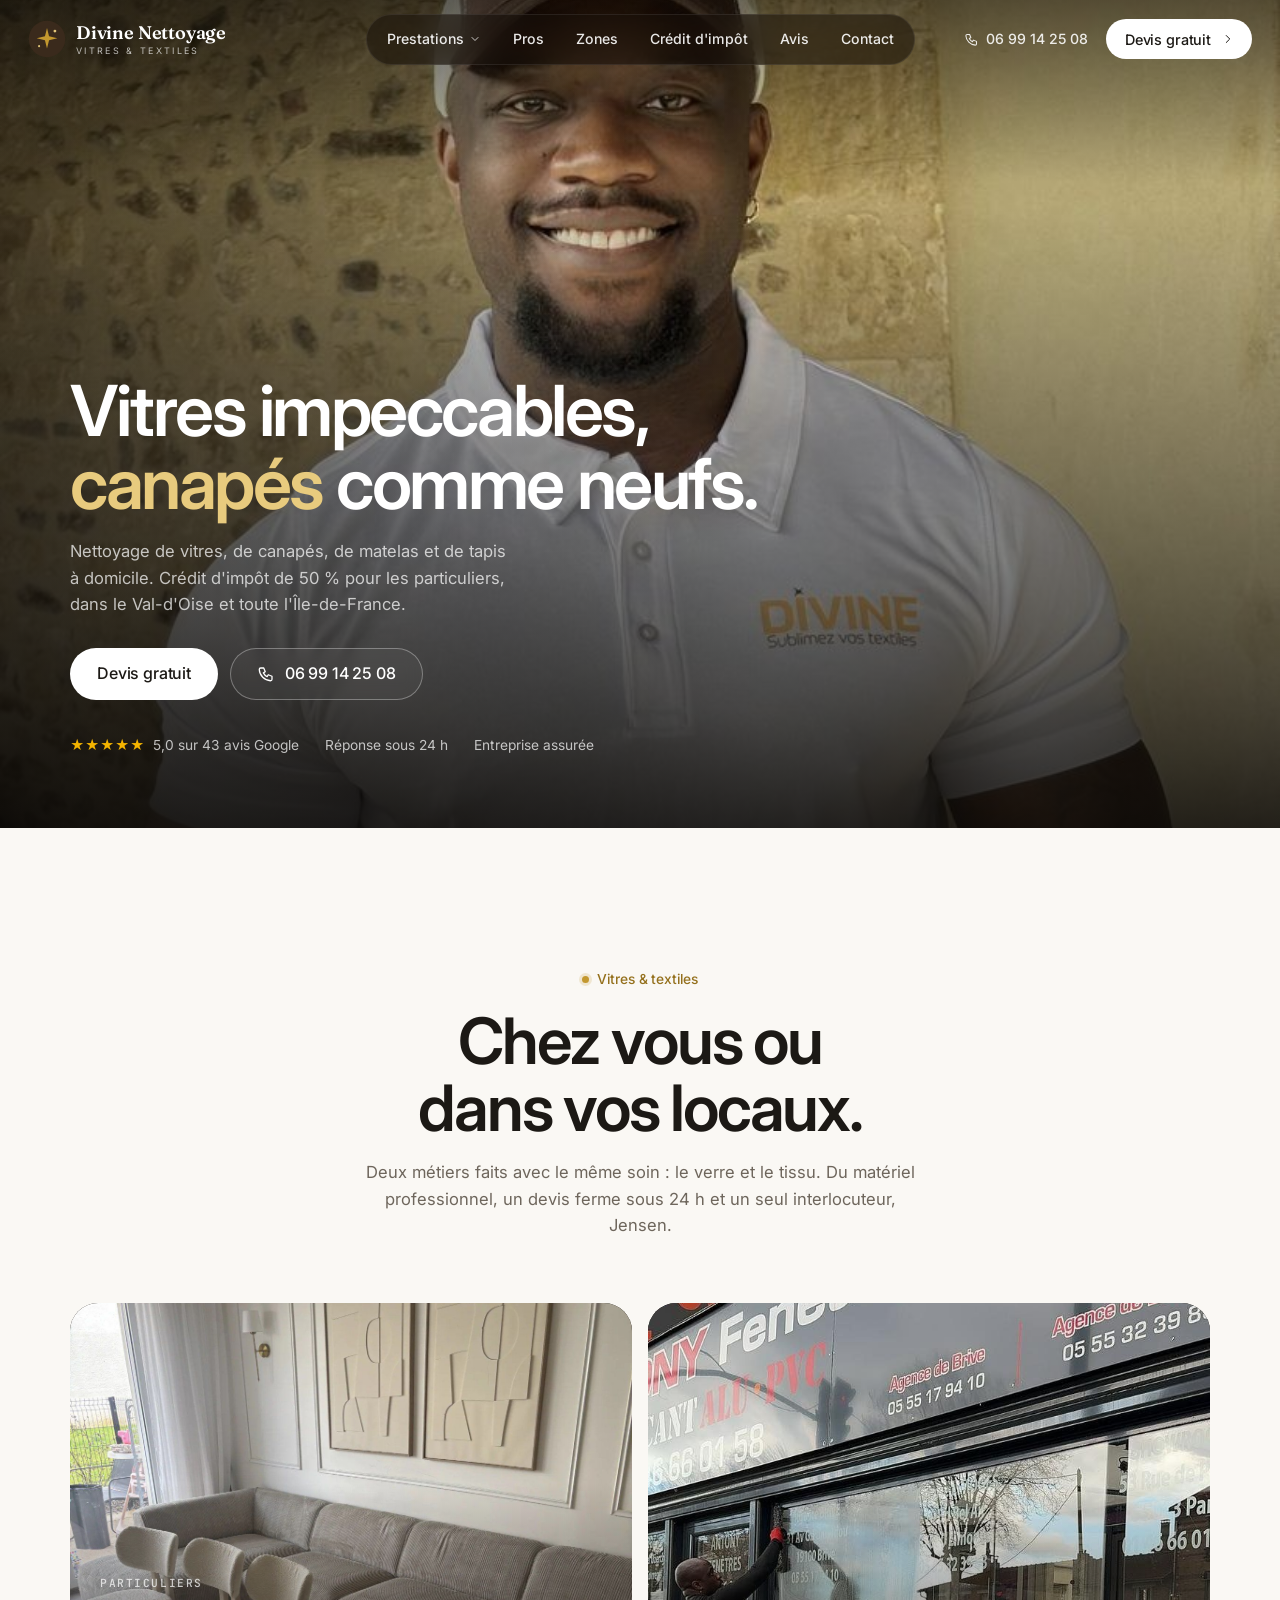
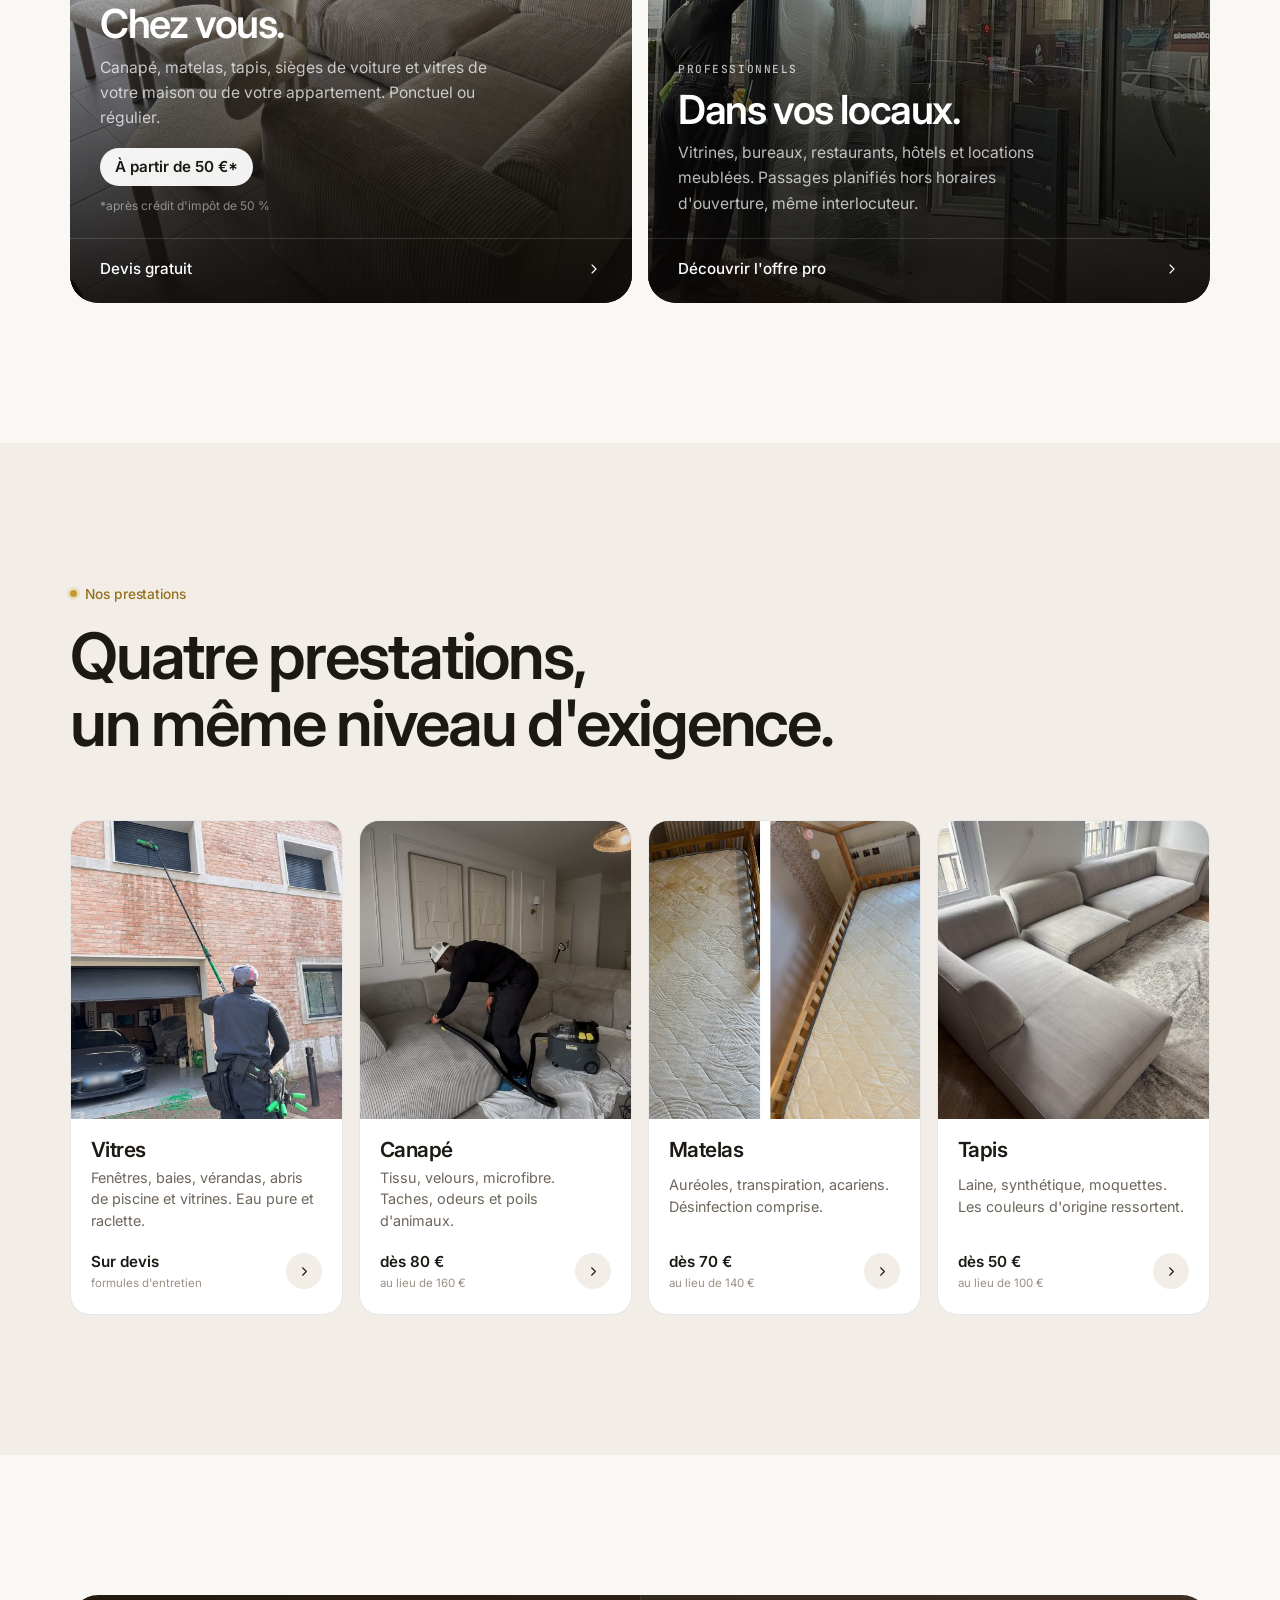
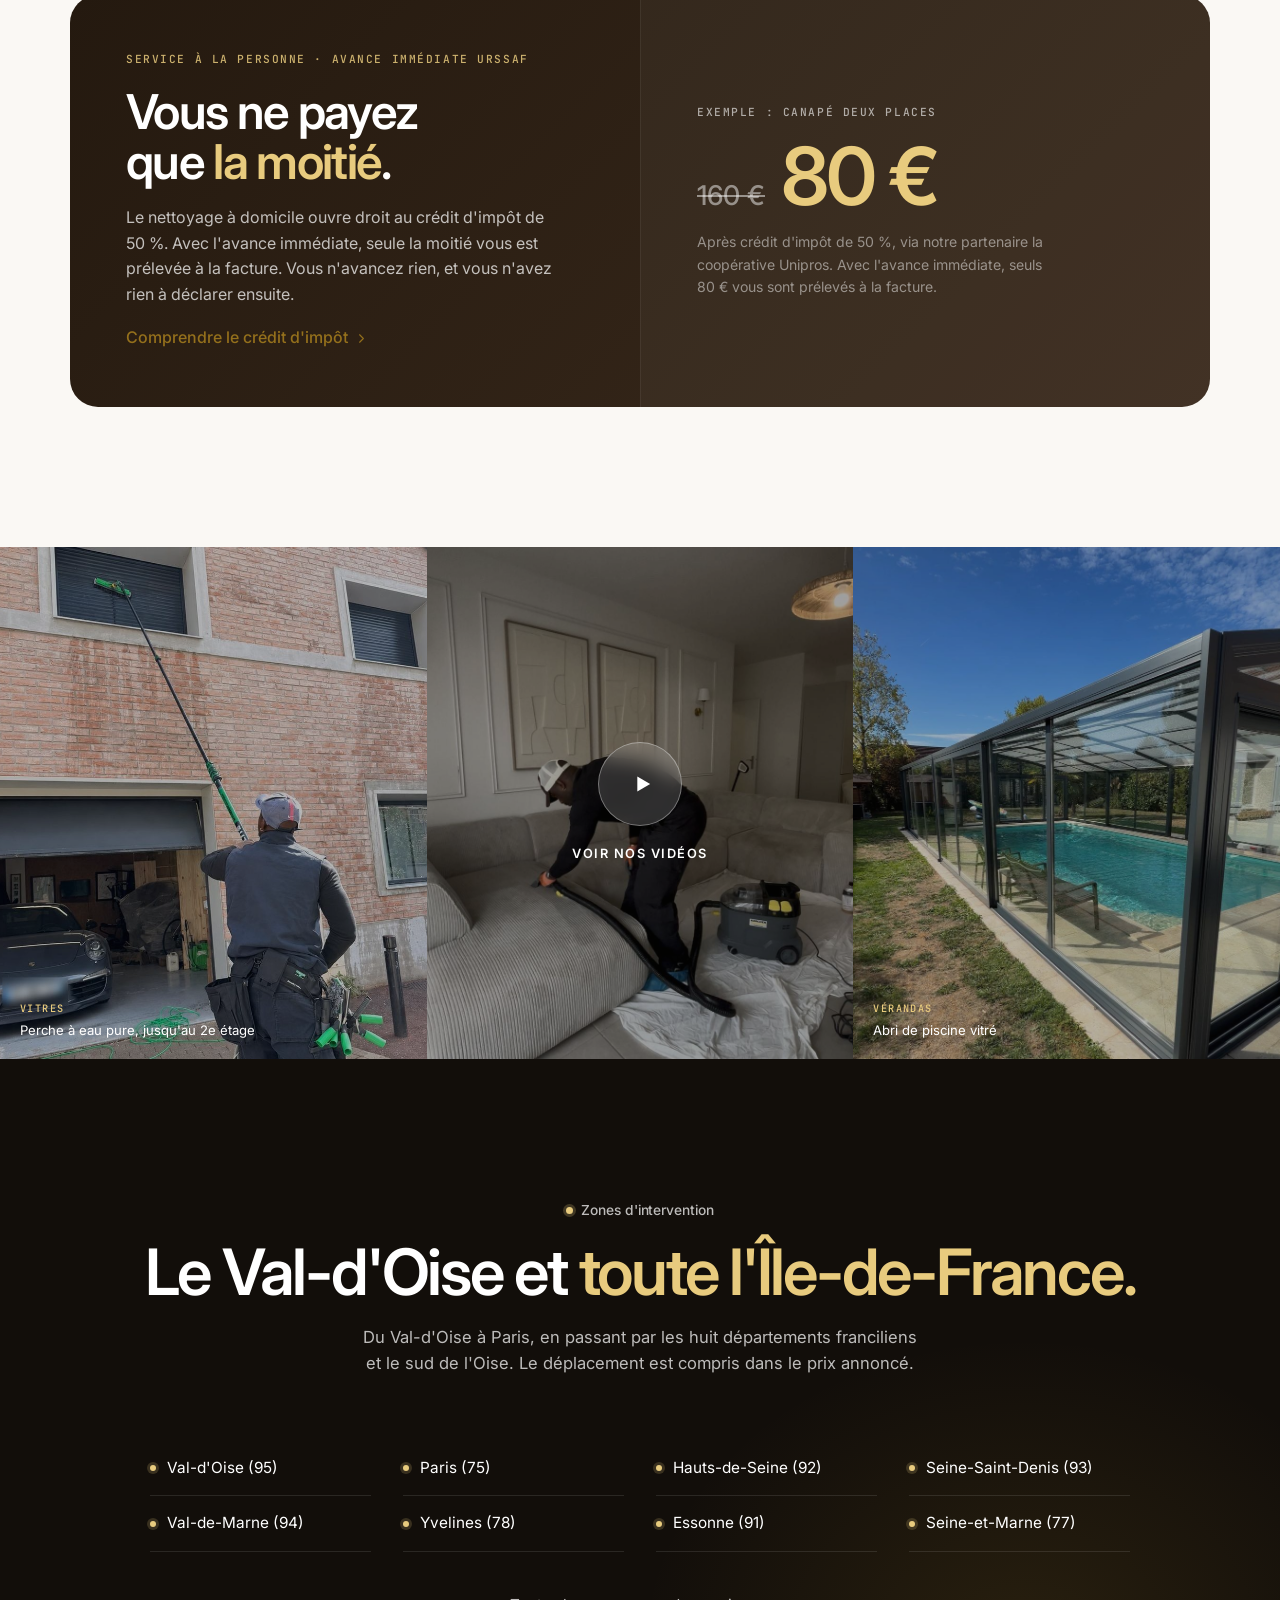
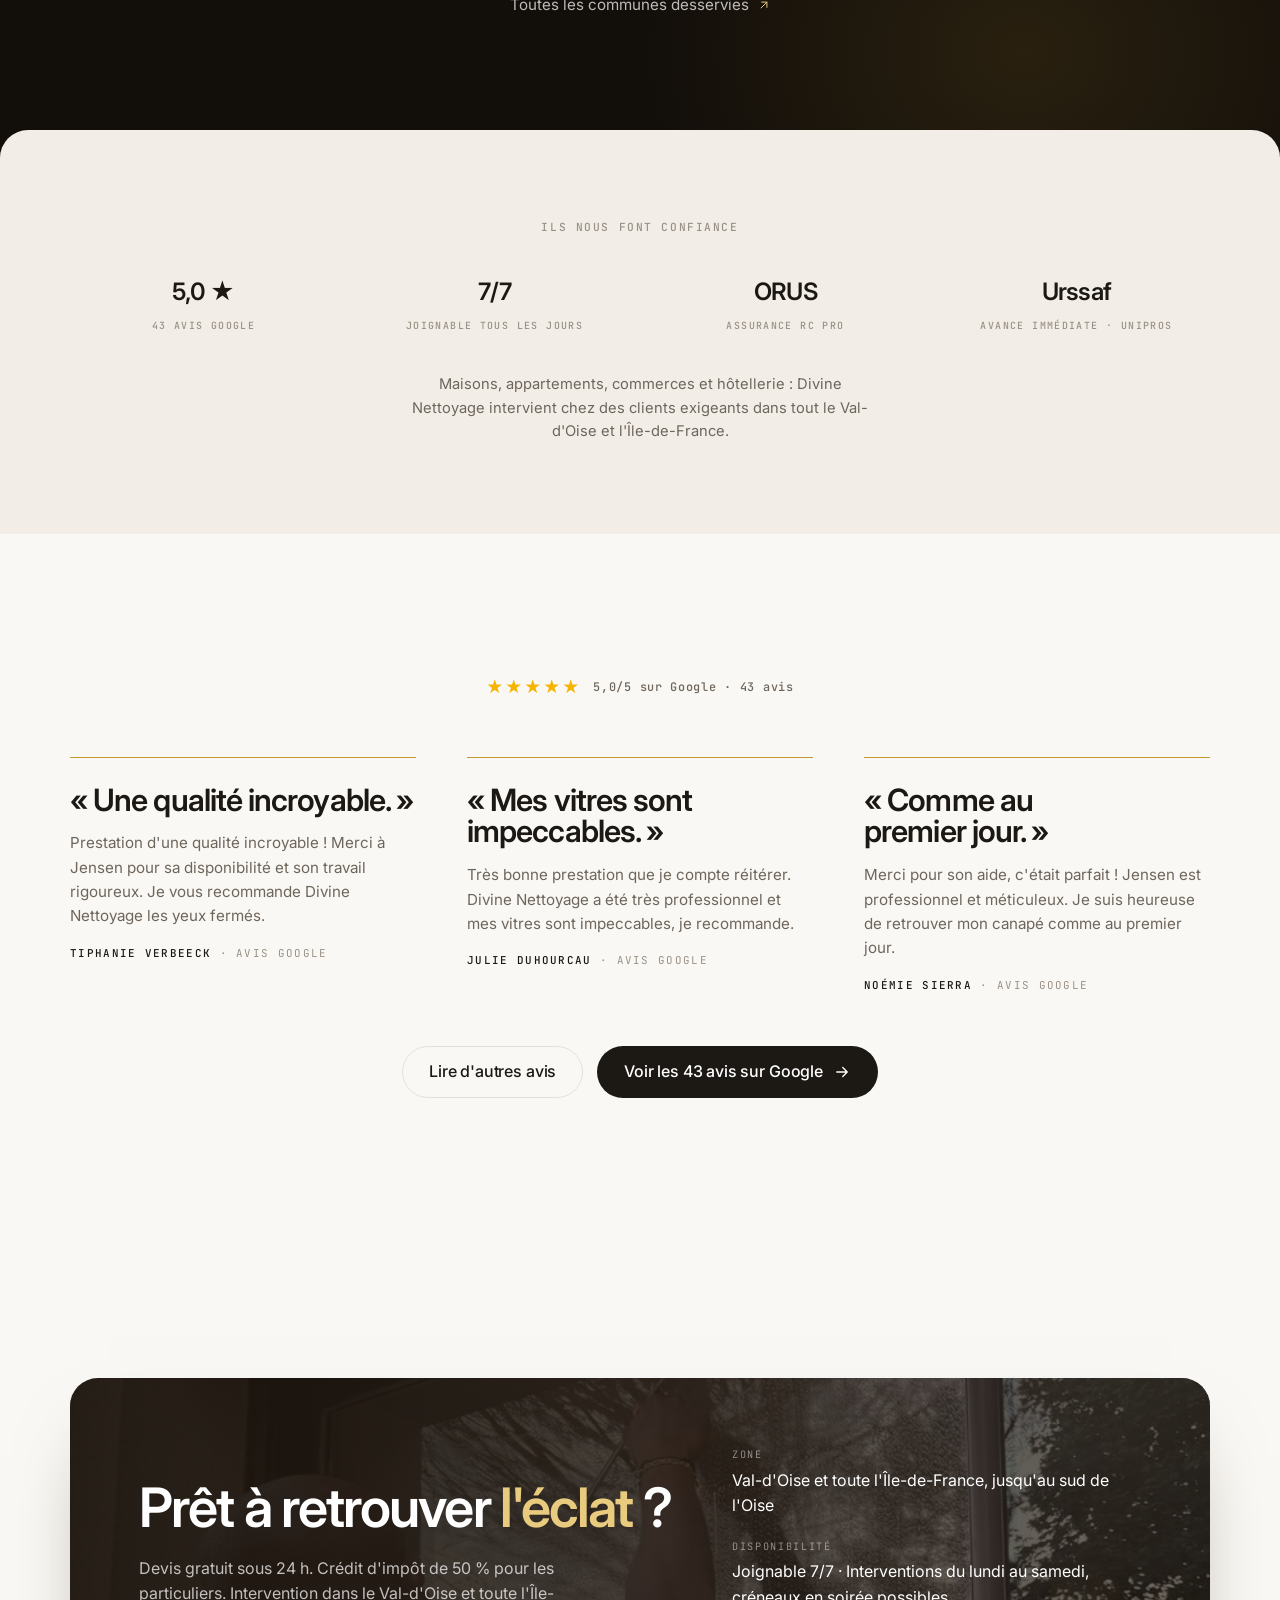
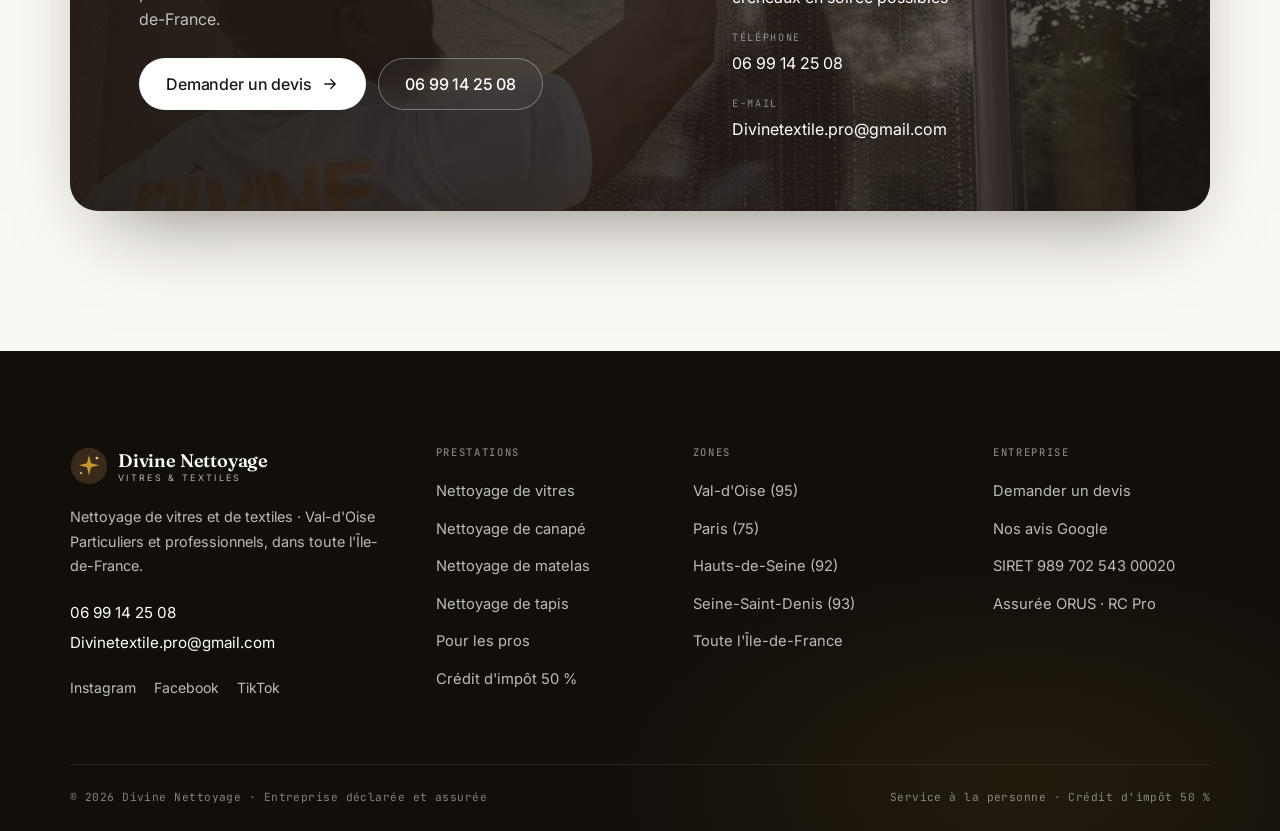
==== divine-nettoyage/index.html @ e9939050 "Nouveau site Divine Nettoyage dans le style de vitclean.fr 9 pages statiques (accueil, vitres, canap" ====
<!doctype html>
<html lang="fr">
<head>
<meta charset="utf-8">
<meta name="viewport" content="width=device-width, initial-scale=1, viewport-fit=cover">
<title>Nettoyage canapé, tapis et vitres dès 50 € — Val-d'Oise (95) | Divine Nettoyage</title>
<meta name="claude:viewport-fit-sides" content="cover">
<meta name="description" content="Nettoyage de canapé, matelas et tapis à domicile dès 50 € après crédit d&#x27;impôt, et lavage de vitres. Val-d&#x27;Oise et Île-de-France. Devis sous 24 h.">
<link rel="canonical" href="https://divinenettoyage.fr/">
<meta name="robots" content="index, follow, max-image-preview:large">
<meta name="geo.region" content="FR-95">
<meta name="geo.placename" content="Val-d'Oise, Île-de-France">
<meta property="og:type" content="website">
<meta property="og:locale" content="fr_FR">
<meta property="og:site_name" content="Divine Nettoyage">
<meta property="og:url" content="https://divinenettoyage.fr/">
<meta property="og:title" content="Nettoyage canapé, tapis et vitres dès 50 € — Val-d&#x27;Oise (95) | Divine Nettoyage">
<meta property="og:description" content="Nettoyage de canapé, matelas et tapis à domicile dès 50 € après crédit d&#x27;impôt, et lavage de vitres. Val-d&#x27;Oise et Île-de-France. Devis sous 24 h.">
<meta property="og:image" content="https://divinenettoyage.fr/images/partage.jpg">
<meta name="twitter:card" content="summary_large_image">
<meta name="theme-color" content="#120E0A">
<link rel="icon" href="favicon.ico" sizes="any">
<link rel="icon" type="image/png" href="images/icon-192.png">
<link rel="apple-touch-icon" href="images/icon-180.png">
<link rel="preconnect" href="https://fonts.googleapis.com">
<link rel="preconnect" href="https://fonts.gstatic.com" crossorigin>
<link rel="stylesheet" href="https://fonts.googleapis.com/css2?family=Inter:wght@400;500;600;700&family=JetBrains+Mono:wght@400;500&family=Fraunces:opsz,wght@9..144,600&display=swap">
<link rel="stylesheet" href="assets/style.css">

<script type="application/ld+json">{"@context": "https://schema.org", "@type": "HomeAndConstructionBusiness", "@id": "https://divinenettoyage.fr/#entreprise", "name": "Divine Nettoyage", "description": "Nettoyage de textiles d'ameublement (canapés, matelas, tapis, sièges de voiture) par injection-extraction et lavage de vitres, à domicile et pour les professionnels, en Val-d'Oise et dans toute l'Île-de-France.", "url": "https://divinenettoyage.fr/", "email": "Divinetextile.pro@gmail.com", "telephone": "+33699142508", "image": "https://divinenettoyage.fr/images/partage.jpg", "logo": "https://divinenettoyage.fr/images/icon-512.png", "priceRange": "€€", "currenciesAccepted": "EUR", "paymentAccepted": "Carte bancaire, virement, espèces", "address": {"@type": "PostalAddress", "addressRegion": "Île-de-France", "addressCountry": "FR"}, "areaServed": [{"@type": "AdministrativeArea", "name": "Val-d'Oise (95)"}, {"@type": "AdministrativeArea", "name": "Paris (75)"}, {"@type": "AdministrativeArea", "name": "Hauts-de-Seine (92)"}, {"@type": "AdministrativeArea", "name": "Seine-Saint-Denis (93)"}, {"@type": "AdministrativeArea", "name": "Val-de-Marne (94)"}, {"@type": "AdministrativeArea", "name": "Yvelines (78)"}, {"@type": "AdministrativeArea", "name": "Essonne (91)"}, {"@type": "AdministrativeArea", "name": "Seine-et-Marne (77)"}], "aggregateRating": {"@type": "AggregateRating", "ratingValue": "5.0", "reviewCount": "43"}, "sameAs": ["https://www.instagram.com/divinenettoyage", "https://www.facebook.com/share/1EhrKePbFw/", "https://www.tiktok.com/@divinetextile"]}</script>
</head>
<body>

<header class="site-header" id="top">
  <div class="bar">
    <a class="brand" href="index.html" aria-label="Divine Nettoyage, accueil"><svg viewBox="0 0 48 48" aria-hidden="true"><circle class="bg" cx="24" cy="24" r="23" fill="#3A2A1C"/><path d="M24 10 L26.6 20.4 L37 23 L26.6 25.6 L24 36 L21.4 25.6 L11 23 L21.4 20.4 Z" fill="#C3982F"/><circle cx="34" cy="14" r="1.8" fill="#E3C77A"/><circle cx="14" cy="33" r="1.3" fill="#E3C77A"/></svg><span class="brand-txt"><span class="brand-name">Divine Nettoyage</span><span class="brand-sub">Vitres &amp; Textiles</span></span></a>
    <nav class="mainnav" aria-label="Navigation principale">
      <div class="dd">
        <button type="button" aria-haspopup="true" aria-expanded="false">Prestations <svg viewBox="0 0 24 24" fill="none" stroke="currentColor" stroke-width="1.7" stroke-linecap="round" stroke-linejoin="round" aria-hidden="true"><path d="M6 9l6 6 6-6"/></svg></button>
        <div class="dd-menu"><a href="nettoyage-vitres.html">Nettoyage de vitres<small>Sur devis</small></a><a href="nettoyage-canape.html">Nettoyage de canapé<small>dès 80 €</small></a><a href="nettoyage-matelas.html">Nettoyage de matelas<small>dès 70 €</small></a><a href="nettoyage-tapis.html">Nettoyage de tapis<small>dès 50 €</small></a></div>
      </div>
      <a href="professionnels.html">Pros</a>
      <a href="zones.html">Zones</a>
      <a href="credit-impot.html">Crédit d'impôt</a>
      <a href="index.html#avis">Avis</a>
      <a href="index.html#contact">Contact</a>
    </nav>
    <div class="hdr-right">
      <a class="hdr-tel" href="tel:+33699142508"><svg viewBox="0 0 24 24" fill="none" stroke="currentColor" stroke-width="1.7" stroke-linecap="round" stroke-linejoin="round" aria-hidden="true"><path d="M5 4h4l2 5-2.5 1.5a11 11 0 005 5L15 13l5 2v4a2 2 0 01-2 2A16 16 0 013 6a2 2 0 012-2"/></svg>06 99 14 25 08</a>
      <a class="btn btn-white hdr-cta" href="devis.html">Devis gratuit <svg viewBox="0 0 24 24" fill="none" stroke="currentColor" stroke-width="1.7" stroke-linecap="round" stroke-linejoin="round" aria-hidden="true"><path d="M9 6l6 6-6 6"/></svg></a>
      <button class="burger" type="button" aria-label="Ouvrir le menu" aria-controls="mnav" aria-expanded="false"><svg viewBox="0 0 24 24" fill="none" stroke="currentColor" stroke-width="1.7" stroke-linecap="round" stroke-linejoin="round" aria-hidden="true"><path d="M4 8h16M4 16h16"/></svg></button>
    </div>
  </div>
</header>
<div class="mnav" id="mnav" role="dialog" aria-modal="true" aria-label="Menu">
  <div class="mnav-top"><a class="brand" href="index.html" aria-label="Divine Nettoyage, accueil"><svg viewBox="0 0 48 48" aria-hidden="true"><circle class="bg" cx="24" cy="24" r="23" fill="#3A2A1C"/><path d="M24 10 L26.6 20.4 L37 23 L26.6 25.6 L24 36 L21.4 25.6 L11 23 L21.4 20.4 Z" fill="#C3982F"/><circle cx="34" cy="14" r="1.8" fill="#E3C77A"/><circle cx="14" cy="33" r="1.3" fill="#E3C77A"/></svg><span class="brand-txt"><span class="brand-name">Divine Nettoyage</span><span class="brand-sub">Vitres &amp; Textiles</span></span></a><button class="burger" type="button" aria-label="Fermer le menu"><svg viewBox="0 0 24 24" fill="none" stroke="currentColor" stroke-width="1.7" stroke-linecap="round" stroke-linejoin="round" aria-hidden="true"><path d="M6 6l12 12M18 6L6 18"/></svg></button></div>
  <nav aria-label="Menu mobile">
    <a href="index.html">Accueil</a>
    <a class="sub" href="nettoyage-vitres.html">Nettoyage de vitres<small>Sur devis</small></a><a class="sub" href="nettoyage-canape.html">Nettoyage de canapé<small>dès 80 €</small></a><a class="sub" href="nettoyage-matelas.html">Nettoyage de matelas<small>dès 70 €</small></a><a class="sub" href="nettoyage-tapis.html">Nettoyage de tapis<small>dès 50 €</small></a>
    <a href="professionnels.html">Professionnels</a>
    <a href="zones.html">Zones d'intervention</a>
    <a href="credit-impot.html">Crédit d'impôt</a>
    <a href="index.html#avis">Avis clients</a>
  </nav>
  <div class="mnav-cta">
    <a class="btn btn-white" href="devis.html">Demander un devis gratuit</a>
    <a class="btn btn-ghost" href="tel:+33699142508"><svg viewBox="0 0 24 24" fill="none" stroke="currentColor" stroke-width="1.7" stroke-linecap="round" stroke-linejoin="round" aria-hidden="true"><path d="M5 4h4l2 5-2.5 1.5a11 11 0 005 5L15 13l5 2v4a2 2 0 01-2 2A16 16 0 013 6a2 2 0 012-2"/></svg> 06 99 14 25 08</a>
    <p>Joignable 7 jours sur 7 · Réponse sous 24 h</p>
  </div>
</div>
<main id="main">

<section class="hero">
  <div class="hero-media" style="--pos:55% 30%">
    <picture>
      <source media="(max-width: 600px)" srcset="images/jensen-portrait.jpg">
      <img src="images/hero-baie.jpg" alt="Jensen, fondateur de Divine Nettoyage, lave une baie vitrée à la raclette" fetchpriority="high">
    </picture>
  </div>
  <div class="wrap">
    <h1>Vitres impeccables, <span class="gold">canapés</span> comme neufs.</h1>
    <p class="lede">Nettoyage de vitres, de canapés, de matelas et de tapis à domicile. Crédit d'impôt de 50 % pour les particuliers, dans le Val-d'Oise et toute l'Île-de-France.</p>
    <div class="actions">
      <a class="btn btn-white" href="devis.html">Devis gratuit</a>
      <a class="btn btn-ghost" href="tel:+33699142508"><svg viewBox="0 0 24 24" fill="none" stroke="currentColor" stroke-width="1.7" stroke-linecap="round" stroke-linejoin="round" aria-hidden="true"><path d="M5 4h4l2 5-2.5 1.5a11 11 0 005 5L15 13l5 2v4a2 2 0 01-2 2A16 16 0 013 6a2 2 0 012-2"/></svg> 06 99 14 25 08</a>
    </div>
    <div class="hero-meta"><span><span class="stars" aria-hidden="true">★★★★★</span> 5,0 sur 43 avis Google</span><span>Réponse sous 24 h</span><span>Entreprise assurée</span></div>
  </div>
</section>

<section class="section" id="particuliers">
  <div class="wrap">
    <div class="shead center"><span class="eyebrow">Vitres &amp; textiles</span><h2>Chez vous ou<br>dans vos locaux.</h2>
      <p>Deux métiers faits avec le même soin : le verre et le tissu. Du matériel professionnel, un devis ferme sous 24 h et un seul interlocuteur, Jensen.</p></div>
    <div class="duo">
      <a class="pcard reveal" href="devis.html">
        <img src="images/canape-velours.jpg" alt="Canapé d'angle en velours côtelé après nettoyage" loading="lazy">
        <div class="in"><span class="mono">Particuliers</span><h3>Chez vous.</h3>
          <p>Canapé, matelas, tapis, sièges de voiture et vitres de votre maison ou de votre appartement. Ponctuel ou régulier.</p>
          <span class="price-chip">À partir de 50 €*</span><span class="fine">*après crédit d'impôt de 50 %</span></div>
        <div class="foot"><span>Devis gratuit</span><svg viewBox="0 0 24 24" fill="none" stroke="currentColor" stroke-width="1.7" stroke-linecap="round" stroke-linejoin="round" aria-hidden="true"><path d="M9 6l6 6-6 6"/></svg></div>
      </a>
      <a class="pcard reveal" href="professionnels.html" id="professionnels">
        <img src="images/vitrine.jpg" alt="Nettoyage de la vitrine d'un commerce" loading="lazy" style="object-position:50% 100%">
        <div class="in"><span class="mono">Professionnels</span><h3>Dans vos locaux.</h3>
          <p>Vitrines, bureaux, restaurants, hôtels et locations meublées. Passages planifiés hors horaires d'ouverture, même interlocuteur.</p></div>
        <div class="foot"><span>Découvrir l'offre pro</span><svg viewBox="0 0 24 24" fill="none" stroke="currentColor" stroke-width="1.7" stroke-linecap="round" stroke-linejoin="round" aria-hidden="true"><path d="M9 6l6 6-6 6"/></svg></div>
      </a>
    </div>
  </div>
</section>

<section class="section band">
  <div class="wrap">
    <div class="shead"><span class="eyebrow">Nos prestations</span><h2>Quatre prestations,<br>un même niveau d'exigence.</h2></div>
    <div class="services4">
      <a class="scard reveal" href="nettoyage-vitres.html"><div class="ph"><img src="images/vitres-hauteur.jpg" alt="Lavage de vitres en hauteur à la perche à eau pure" loading="lazy"></div>
        <div class="tx"><h3>Vitres</h3><p>Fenêtres, baies, vérandas, abris de piscine et vitrines. Eau pure et raclette.</p>
        <div class="row"><span class="from">Sur devis<small>formules d'entretien</small></span><span class="go"><svg viewBox="0 0 24 24" fill="none" stroke="currentColor" stroke-width="1.7" stroke-linecap="round" stroke-linejoin="round" aria-hidden="true"><path d="M9 6l6 6-6 6"/></svg></span></div></div></a>
      <a class="scard reveal" href="nettoyage-canape.html"><div class="ph"><img src="images/canape-injection.jpg" alt="Nettoyage d'un canapé par injection-extraction" loading="lazy"></div>
        <div class="tx"><h3>Canapé</h3><p>Tissu, velours, microfibre. Taches, odeurs et poils d'animaux.</p>
        <div class="row"><span class="from">dès 80 €<small>au lieu de 160 €</small></span><span class="go"><svg viewBox="0 0 24 24" fill="none" stroke="currentColor" stroke-width="1.7" stroke-linecap="round" stroke-linejoin="round" aria-hidden="true"><path d="M9 6l6 6-6 6"/></svg></span></div></div></a>
      <a class="scard reveal" href="nettoyage-matelas.html"><div class="ph"><img src="images/avant-apres-matelas.jpg" alt="Matelas taché avant et après nettoyage" loading="lazy" style="object-position:70% 50%"></div>
        <div class="tx"><h3>Matelas</h3><p>Auréoles, transpiration, acariens. Désinfection comprise.</p>
        <div class="row"><span class="from">dès 70 €<small>au lieu de 140 €</small></span><span class="go"><svg viewBox="0 0 24 24" fill="none" stroke="currentColor" stroke-width="1.7" stroke-linecap="round" stroke-linejoin="round" aria-hidden="true"><path d="M9 6l6 6-6 6"/></svg></span></div></div></a>
      <a class="scard reveal" href="nettoyage-tapis.html"><div class="ph"><img src="images/canape-modulable.jpg" alt="Canapé modulable et tapis clair après nettoyage" loading="lazy"></div>
        <div class="tx"><h3>Tapis</h3><p>Laine, synthétique, moquettes. Les couleurs d'origine ressortent.</p>
        <div class="row"><span class="from">dès 50 €<small>au lieu de 100 €</small></span><span class="go"><svg viewBox="0 0 24 24" fill="none" stroke="currentColor" stroke-width="1.7" stroke-linecap="round" stroke-linejoin="round" aria-hidden="true"><path d="M9 6l6 6-6 6"/></svg></span></div></div></a>
    </div>
  </div>
</section>


<section class="section" id="credit">
  <div class="wrap">
    <div class="taxcard reveal">
      <div class="l">
        <span class="mono">Service à la personne · Avance immédiate Urssaf</span>
        <h2>Vous ne payez que <span class="gold">la moitié</span>.</h2>
        <p>Le nettoyage à domicile ouvre droit au crédit d'impôt de 50 %. Avec l'avance immédiate, seule la moitié vous est prélevée à la facture. Vous n'avancez rien, et vous n'avez rien à déclarer ensuite.</p>
        <a class="link-arrow" href="credit-impot.html">Comprendre le crédit d'impôt <svg viewBox="0 0 24 24" fill="none" stroke="currentColor" stroke-width="1.7" stroke-linecap="round" stroke-linejoin="round" aria-hidden="true"><path d="M9 6l6 6-6 6"/></svg></a>
      </div>
      <div class="r">
        <span class="mono">Exemple : canapé deux places</span>
        <div class="bigprice"><s>160 €</s><b>80 €</b></div>
        <p>Après crédit d'impôt de 50 %, via notre partenaire la coopérative Unipros. Avec l'avance immédiate, seuls 80 € vous sont prélevés à la facture.</p>
      </div>
    </div>
  </div>
</section>

<section class="strip" aria-label="Nos interventions en images">
  <figure><img src="images/vitres-hauteur.jpg" alt="Lavage de vitres en hauteur à la perche télescopique" loading="lazy"><figcaption><span class="mono">Vitres</span>Perche à eau pure, jusqu'au 2e étage</figcaption></figure>
  <figure><img src="images/canape-angle-injection.jpg" alt="Jensen nettoie un canapé d'angle à l'injection-extraction" loading="lazy">
    <a class="play" href="https://www.tiktok.com/@divinetextile" target="_blank" rel="noopener"><span class="disc"><svg viewBox="0 0 24 24" fill="none" stroke="currentColor" stroke-width="1.7" stroke-linecap="round" stroke-linejoin="round" aria-hidden="true"><path d="M8 5.5v13l11-6.5z" fill="currentColor" stroke="none"/></svg></span><span>Voir nos vidéos</span></a></figure>
  <figure><img src="images/abri-piscine.jpg" alt="Nettoyage des vitres d'un abri de piscine" loading="lazy"><figcaption><span class="mono">Vérandas</span>Abri de piscine vitré</figcaption></figure>
</section>


<section class="section dark">
  <div class="wrap">
    <div class="shead center"><span class="eyebrow">Zones d'intervention</span><h2>Le Val-d'Oise et <span class="gold">toute l'Île-de-France.</span></h2><p>Du Val-d'Oise à Paris, en passant par les huit départements franciliens et le sud de l'Oise. Le déplacement est compris dans le prix annoncé.</p></div>
    <div class="zgrid"><a href="zones.html#d95">Val-d'Oise (95)</a><a href="zones.html#d75">Paris (75)</a><a href="zones.html#d92">Hauts-de-Seine (92)</a><a href="zones.html#d93">Seine-Saint-Denis (93)</a><a href="zones.html#d94">Val-de-Marne (94)</a><a href="zones.html#d78">Yvelines (78)</a><a href="zones.html#d91">Essonne (91)</a><a href="zones.html#d77">Seine-et-Marne (77)</a></div>
    <p class="center-link"><a href="zones.html">Toutes les communes desservies <svg viewBox="0 0 24 24" fill="none" stroke="currentColor" stroke-width="1.7" stroke-linecap="round" stroke-linejoin="round" aria-hidden="true"><path d="M7 17L17 7M8 7h9v9"/></svg></a></p>
  </div>
</section>

<section class="section tight trust">
  <div class="wrap">
    <p class="mono" style="text-align:center;color:var(--ink-3);margin-bottom:36px">Ils nous font confiance</p>
    <div class="trust-row">
      <div class="trust-item"><b>5,0 ★</b><span class="mono">43 avis Google</span></div>
      <div class="trust-item"><b>7/7</b><span class="mono">Joignable tous les jours</span></div>
      <div class="trust-item"><b>ORUS</b><span class="mono">Assurance RC Pro</span></div>
      <div class="trust-item"><b>Urssaf</b><span class="mono">Avance immédiate · Unipros</span></div>
    </div>
    <p class="trust-note">Maisons, appartements, commerces et hôtellerie : Divine Nettoyage intervient chez des clients exigeants dans tout le Val-d'Oise et l'Île-de-France.</p>
  </div>
</section>

<section class="section" id="avis">
  <div class="wrap">
    
    <div class="rating-line"><span class="stars" aria-hidden="true">★★★★★</span><span class="mono">5,0/5 sur Google · 43 avis</span></div>
    <div class="quotes"><figure class="quote reveal" style="margin:0"><h3>« Une qualité incroyable. »</h3><p>Prestation d'une qualité incroyable ! Merci à Jensen pour sa disponibilité et son travail rigoureux. Je vous recommande Divine Nettoyage les yeux fermés.</p><figcaption class="who"><b>Tiphanie Verbeeck</b> · Avis Google</figcaption></figure><figure class="quote reveal" style="margin:0"><h3>« Mes vitres sont impeccables. »</h3><p>Très bonne prestation que je compte réitérer. Divine Nettoyage a été très professionnel et mes vitres sont impeccables, je recommande.</p><figcaption class="who"><b>Julie Duhourcau</b> · Avis Google</figcaption></figure><figure class="quote reveal" style="margin:0"><h3>« Comme au premier jour. »</h3><p>Merci pour son aide, c'était parfait ! Jensen est professionnel et méticuleux. Je suis heureuse de retrouver mon canapé comme au premier jour.</p><figcaption class="who"><b>Noémie Sierra</b> · Avis Google</figcaption></figure></div>
    <div class="quotes more-quotes" id="more-quotes"><figure class="quote reveal" style="margin:0"><h3>« Un travail remarquable. »</h3><p>Jensen a fait preuve d'un grand professionnalisme lors de son intervention ce matin. Il a nettoyé mon canapé ainsi que mon matelas avec beaucoup de soin et d'efficacité. Je recommande ses services à 100 %.</p><figcaption class="who"><b>Sonia Bouayad</b> · Avis Google</figcaption></figure><figure class="quote reveal" style="margin:0"><h3>« Un résultat comme neuf. »</h3><p>J'ai fait appel à Divine Nettoyage pour le nettoyage de matelas, un résultat comme neuf. Merci pour cette prestation de qualité et super rapide.</p><figcaption class="who"><b>Romain Recchia</b> · Avis Google</figcaption></figure><figure class="quote reveal" style="margin:0"><h3>« De confiance et chaleureux. »</h3><p>Nettoyage impeccable après 2 ans sans avoir nettoyé mes vitres, Jensen est de confiance et chaleureux. Je recommande vivement et referai appel à vos services cet été !</p><figcaption class="who"><b>Axel</b> · Avis Google</figcaption></figure><figure class="quote reveal" style="margin:0"><h3>« Très qualitatif. »</h3><p>Nettoyage de mon tapis et canapé très qualitatif, Jensen est très sympathique et explique bien le processus de nettoyage. Je recommande fortement.</p><figcaption class="who"><b>Pablo Michaud</b> · Avis Google</figcaption></figure><figure class="quote reveal" style="margin:0"><h3>« Sérieux et soigné. »</h3><p>Jensen a été très professionnel et efficace du début à la fin. Travail sérieux, soigné et de qualité. C'est une personne de confiance que je recommande vivement pour son sérieux.</p><figcaption class="who"><b>Marion Amelin</b> · Avis Google</figcaption></figure><figure class="quote reveal" style="margin:0"><h3>« Le résultat est top. »</h3><p>Je suis très contente du résultat. Intervention très professionnelle, personne agréable, ponctuelle et efficace. Il a pris le temps d'expliquer le nettoyage et le résultat sur mon canapé est top.</p><figcaption class="who"><b>Mélissa Condo</b> · Avis Google</figcaption></figure></div>
    <div class="quotes-actions"><button class="btn btn-line" type="button" data-more="more-quotes" aria-expanded="false">Lire d'autres avis</button><a class="btn btn-dark" href="https://share.google/4LWD04qh5UaOUdYKN" target="_blank" rel="noopener">Voir les 43 avis sur Google <svg viewBox="0 0 24 24" fill="none" stroke="currentColor" stroke-width="1.7" stroke-linecap="round" stroke-linejoin="round" aria-hidden="true"><path d="M5 12h14M13 6l6 6-6 6"/></svg></a></div>
  </div>
</section>

<section class="section" id="contact">
  <div class="wrap">
    <div class="ctacard reveal">
      <img src="images/vitres-finition.jpg" alt="" loading="lazy">
      <div class="l">
        <h2>Prêt à retrouver <span class="gold">l'éclat</span>&nbsp;?</h2>
        <p>Devis gratuit sous 24 h. Crédit d'impôt de 50 % pour les particuliers. Intervention dans le Val-d'Oise et toute l'Île-de-France.</p>
        <div class="actions">
          <a class="btn btn-white" href="devis.html">Demander un devis <svg viewBox="0 0 24 24" fill="none" stroke="currentColor" stroke-width="1.7" stroke-linecap="round" stroke-linejoin="round" aria-hidden="true"><path d="M5 12h14M13 6l6 6-6 6"/></svg></a>
          <a class="btn btn-ghost" href="tel:+33699142508">06 99 14 25 08</a>
        </div>
      </div>
      <dl>
        <div><dt>Zone</dt><dd>Val-d'Oise et toute l'Île-de-France, jusqu'au sud de l'Oise</dd></div>
        <div><dt>Disponibilité</dt><dd>Joignable 7/7 · Interventions du lundi au samedi, créneaux en soirée possibles</dd></div>
        <div><dt>Téléphone</dt><dd><a href="tel:+33699142508">06 99 14 25 08</a></dd></div>
        <div><dt>E-mail</dt><dd><a href="mailto:Divinetextile.pro@gmail.com">Divinetextile.pro@gmail.com</a></dd></div>
      </dl>
    </div>
  </div>
</section>

</main>

<footer class="site-footer">
  <div class="wrap">
    <div class="fgrid">
      <div class="fbrand">
        <a class="brand" href="index.html" aria-label="Divine Nettoyage, accueil"><svg viewBox="0 0 48 48" aria-hidden="true"><circle class="bg" cx="24" cy="24" r="23" fill="#3A2A1C"/><path d="M24 10 L26.6 20.4 L37 23 L26.6 25.6 L24 36 L21.4 25.6 L11 23 L21.4 20.4 Z" fill="#C3982F"/><circle cx="34" cy="14" r="1.8" fill="#E3C77A"/><circle cx="14" cy="33" r="1.3" fill="#E3C77A"/></svg><span class="brand-txt"><span class="brand-name">Divine Nettoyage</span><span class="brand-sub">Vitres &amp; Textiles</span></span></a>
        <p>Nettoyage de vitres et de textiles · Val-d'Oise<br>Particuliers et professionnels, dans toute l'Île-de-France.</p>
        <div class="contact"><a href="tel:+33699142508">06 99 14 25 08</a><a href="mailto:Divinetextile.pro@gmail.com">Divinetextile.pro@gmail.com</a></div>
        <div class="fsoc"><a href="https://www.instagram.com/divinenettoyage" target="_blank" rel="noopener">Instagram</a><a href="https://www.facebook.com/share/1EhrKePbFw/" target="_blank" rel="noopener">Facebook</a><a href="https://www.tiktok.com/@divinetextile" target="_blank" rel="noopener">TikTok</a></div>
      </div>
      <div class="fcol"><h4>Prestations</h4><ul><li><a href="nettoyage-vitres.html">Nettoyage de vitres</a></li><li><a href="nettoyage-canape.html">Nettoyage de canapé</a></li><li><a href="nettoyage-matelas.html">Nettoyage de matelas</a></li><li><a href="nettoyage-tapis.html">Nettoyage de tapis</a></li><li><a href="professionnels.html">Pour les pros</a></li><li><a href="credit-impot.html">Crédit d'impôt 50 %</a></li></ul></div>
      <div class="fcol"><h4>Zones</h4><ul><li><a href="zones.html">Val-d'Oise (95)</a></li><li><a href="zones.html">Paris (75)</a></li><li><a href="zones.html">Hauts-de-Seine (92)</a></li><li><a href="zones.html">Seine-Saint-Denis (93)</a></li><li><a href="zones.html">Toute l'Île-de-France</a></li></ul></div>
      <div class="fcol"><h4>Entreprise</h4><ul><li><a href="devis.html">Demander un devis</a></li><li><a href="https://share.google/4LWD04qh5UaOUdYKN" target="_blank" rel="noopener">Nos avis Google</a></li><li><span>SIRET 989 702 543 00020</span></li><li><span>Assurée ORUS · RC Pro</span></li></ul></div>
    </div>
  </div>
  <div class="wrap"><div class="fbottom"><span>© <span class="yr">2026</span> Divine Nettoyage · Entreprise déclarée et assurée</span><span>Service à la personne · Crédit d'impôt 50 %</span></div></div>
</footer>
<script src="assets/site.js"></script>

</body>
</html>
---- divine-nettoyage/assets/style.css ----
/* Divine Nettoyage — feuille de style
   Mise en page : grandes photos plein cadre, titres très gras et serrés, cartes arrondies,
   sections sombres « espresso » et accent or de la marque. Un seul thème, clair, assumé. */

:root{
  --paper:      #FAF8F4;   /* fond principal, blanc chaud */
  --paper-2:    #F2EEE7;   /* bandeaux gris chaud */
  --card:       #FFFFFF;
  --ink:        #1C1915;   /* texte */
  --ink-2:      #6E665C;   /* texte secondaire */
  --ink-3:      #9A9186;   /* libellés discrets */
  --line:       rgba(28,25,21,.10);
  --night:      #120E0A;   /* sections sombres */
  --night-2:    #1F1812;
  --brown:      #3A2A1C;   /* brun de la marque */
  --gold:       #C3982F;   /* or de la marque */
  --gold-light: #E8CB7E;   /* or lisible sur fond sombre */
  --gold-ink:   #94701C;   /* or lisible sur fond clair */
  --on-dark:    #FFFFFF;
  --on-dark-2:  rgba(255,255,255,.72);
  --on-dark-3:  rgba(255,255,255,.48);
  --glass:      rgba(20,16,12,.55);
  --star:       #F4B400;

  --f-display: "Inter", "SF Pro Display", "Helvetica Neue", system-ui, sans-serif;
  --f-text:    "Inter", "SF Pro Text", "Helvetica Neue", system-ui, sans-serif;
  --f-mono:    "JetBrains Mono", ui-monospace, "SFMono-Regular", Menlo, monospace;
  --f-brand:   "Fraunces", Georgia, "Times New Roman", serif;

  --maxw: 1180px;
  --r-lg: 28px;
  --r-md: 20px;
  --r-sm: 14px;
  --gutter: max(20px, env(safe-area-inset-left, 0px));
  --gutter-r: max(20px, env(safe-area-inset-right, 0px));
  color-scheme: light;
}

*,*::before,*::after{ box-sizing:border-box; }
html{ scroll-behavior:smooth; -webkit-text-size-adjust:100%; }
body{
  margin:0; background:var(--paper); color:var(--ink);
  font-family:var(--f-text); font-size:16px; line-height:1.6;
  -webkit-font-smoothing:antialiased; -moz-osx-font-smoothing:grayscale;
  overflow-x:hidden;
}
img{ max-width:100%; display:block; height:auto; }
a{ color:inherit; text-decoration:none; }
button{ font:inherit; color:inherit; }
h1,h2,h3,h4{ font-family:var(--f-display); font-weight:600; letter-spacing:-0.035em; line-height:1.04; margin:0; text-wrap:balance; }
p{ margin:0; }
:focus-visible{ outline:2px solid var(--gold); outline-offset:3px; border-radius:6px; }
::selection{ background:var(--gold-light); color:var(--ink); }
@media (prefers-reduced-motion: reduce){
  *,*::before,*::after{ animation-duration:.01ms !important; transition-duration:.01ms !important; scroll-behavior:auto !important; }
}
[hidden]{ display:none !important; }
.sr-only{ position:absolute; width:1px; height:1px; overflow:hidden; clip:rect(0 0 0 0); white-space:nowrap; }

.wrap{ max-width:var(--maxw); margin:0 auto; padding-left:var(--gutter); padding-right:var(--gutter-r); }
.wrap-narrow{ max-width:900px; }
.gold{ color:var(--gold-ink); }
.on-dark .gold, .hero .gold, .dark .gold, .ctacard .gold, .taxcard .gold, .pcard .gold, .pricecard .r .gold{ color:var(--gold-light); }

/* ---------- petits éléments ---------- */
.eyebrow{
  display:inline-flex; align-items:center; gap:8px;
  font-size:.86rem; font-weight:500; color:var(--gold-ink); letter-spacing:-.005em;
}
.eyebrow::before{
  content:""; width:7px; height:7px; border-radius:50%; background:var(--gold);
  box-shadow:0 0 0 3px rgba(195,152,47,.18);
}
.dark .eyebrow, .on-dark .eyebrow{ color:var(--on-dark-2); }
.dark .eyebrow::before, .on-dark .eyebrow::before{ background:var(--gold-light); box-shadow:0 0 0 3px rgba(232,203,126,.22); }
.mono{
  font-family:var(--f-mono); font-size:.7rem; letter-spacing:.14em; text-transform:uppercase; font-weight:500;
}
.pill-tag{
  display:inline-flex; align-items:center; padding:6px 14px; border-radius:999px;
  border:1px solid rgba(255,255,255,.35); color:#fff; background:rgba(255,255,255,.06);
  font-family:var(--f-mono); font-size:.7rem; letter-spacing:.14em; text-transform:uppercase;
}

/* ---------- boutons ---------- */
.btn{
  display:inline-flex; align-items:center; justify-content:center; gap:10px;
  min-height:52px; padding:0 26px; border-radius:999px; border:1px solid transparent;
  font-size:1rem; font-weight:500; letter-spacing:-.01em; cursor:pointer; white-space:nowrap;
  transition:transform .2s ease, background .2s ease, border-color .2s ease, color .2s ease;
}
.btn:active{ transform:scale(.98); }
.btn svg{ width:18px; height:18px; flex:none; }
.btn-white{ background:#fff; color:var(--ink); }
.btn-white:hover{ background:#F3EFE8; }
.btn-ghost{ background:rgba(255,255,255,.04); color:#fff; border-color:rgba(255,255,255,.32); backdrop-filter:blur(8px); -webkit-backdrop-filter:blur(8px); }
.btn-ghost:hover{ background:rgba(255,255,255,.12); border-color:rgba(255,255,255,.55); }
.btn-dark{ background:var(--ink); color:#fff; }
.btn-dark:hover{ background:var(--brown); }
.btn-line{ background:transparent; color:var(--ink); border-color:var(--line); }
.btn-line:hover{ border-color:var(--ink); }
.btn-sm{ min-height:40px; padding:0 18px; font-size:.92rem; }
.link-arrow{ display:inline-flex; align-items:center; gap:6px; font-weight:500; color:var(--gold-ink); }
.link-arrow svg{ width:15px; height:15px; flex:none; }
.link-arrow:hover{ text-decoration:underline; text-underline-offset:4px; }
.dark .link-arrow, .on-dark .link-arrow{ color:var(--gold-light); }

/* ---------- en-tête ---------- */
.site-header{
  position:fixed; z-index:50; left:0; right:0; top:0;
  padding-top:calc(env(safe-area-inset-top, 0px) + 14px); padding-bottom:14px;
  transition:background .3s ease, box-shadow .3s ease, padding .3s ease;
}
.site-header .bar{
  max-width:1440px; margin:0 auto; padding-left:max(28px, env(safe-area-inset-left, 0px)); padding-right:max(28px, env(safe-area-inset-right, 0px));
  display:grid; grid-template-columns:1fr auto 1fr; align-items:center; gap:20px;
}
.brand{ display:inline-flex; align-items:center; gap:10px; color:#fff; justify-self:start; }
.brand svg{ width:38px; height:38px; flex:none; }
.brand-txt{ display:flex; flex-direction:column; line-height:1.05; }
.brand-name{ font-family:var(--f-brand); font-weight:600; font-size:1.14rem; letter-spacing:-.01em; }
.brand-sub{ font-size:.56rem; letter-spacing:.26em; text-transform:uppercase; opacity:.7; margin-top:3px; }

.mainnav{
  display:flex; align-items:center; gap:2px; padding:5px; border-radius:999px;
  background:var(--glass); backdrop-filter:blur(18px) saturate(1.4); -webkit-backdrop-filter:blur(18px) saturate(1.4);
  border:1px solid rgba(255,255,255,.08);
}
.mainnav > a, .mainnav .dd > button{
  display:inline-flex; align-items:center; gap:5px; padding:8px 15px; border-radius:999px;
  color:rgba(255,255,255,.9); font-size:.88rem; font-weight:500; background:none; border:0; cursor:pointer;
  transition:background .2s ease;
}
.mainnav > a:hover, .mainnav .dd > button:hover, .mainnav > a[aria-current="page"], .mainnav .dd.current > button{ background:rgba(255,255,255,.12); color:#fff; }
.dd{ position:relative; }
.dd > button svg{ width:12px; height:12px; transition:transform .2s; }
.dd-menu{
  position:absolute; top:calc(100% + 12px); left:50%; transform:translate(-50%, 6px);
  min-width:300px; padding:8px; border-radius:20px; background:rgba(28,22,16,.92);
  backdrop-filter:blur(20px); -webkit-backdrop-filter:blur(20px); border:1px solid rgba(255,255,255,.08);
  box-shadow:0 30px 60px -20px rgba(0,0,0,.5);
  opacity:0; visibility:hidden; transition:opacity .2s ease, transform .2s ease, visibility .2s;
}
.dd-menu::before{ content:""; position:absolute; left:0; right:0; top:-14px; height:14px; }
.dd:hover .dd-menu, .dd:focus-within .dd-menu, .dd.open .dd-menu{ opacity:1; visibility:visible; transform:translate(-50%,0); }
.dd:hover > button svg, .dd.open > button svg{ transform:rotate(180deg); }
.dd-menu a{ display:flex; justify-content:space-between; align-items:center; gap:16px; padding:11px 14px; border-radius:12px; color:#fff; font-size:.92rem; }
.dd-menu a:hover{ background:rgba(255,255,255,.08); }
.dd-menu a small{ font-family:var(--f-mono); font-size:.68rem; letter-spacing:.08em; color:var(--gold-light); }

.hdr-right{ justify-self:end; display:flex; align-items:center; gap:18px; }
.hdr-tel{ display:inline-flex; align-items:center; gap:7px; color:rgba(255,255,255,.88); font-size:.88rem; font-weight:500; }
.hdr-tel svg{ width:15px; height:15px; }
.hdr-cta{ min-height:40px; padding:0 16px 0 18px; font-size:.9rem; }
.hdr-cta svg{ width:14px; height:14px; }

/* état après défilement, et pages à fond clair */
.site-header.light{ background:rgba(250,248,244,.9); backdrop-filter:blur(18px); -webkit-backdrop-filter:blur(18px); box-shadow:0 1px 0 var(--line); }
.site-header.light .mainnav{ background:rgba(28,22,16,.86); }
.site-header.scrolled{ background:rgba(250,248,244,.82); backdrop-filter:blur(18px) saturate(1.4); -webkit-backdrop-filter:blur(18px) saturate(1.4); box-shadow:0 1px 0 var(--line); padding-top:calc(env(safe-area-inset-top, 0px) + 10px); padding-bottom:10px; }
.site-header.scrolled .brand, .site-header.light .brand{ color:var(--ink); }
.site-header.scrolled .brand svg circle.bg, .site-header.light .brand svg circle.bg{ fill:var(--brown); }
.site-header.scrolled .hdr-tel, .site-header.light .hdr-tel{ color:var(--ink); }
.site-header.scrolled .hdr-cta, .site-header.light .hdr-cta{ background:var(--ink); color:#fff; }
.site-header.scrolled .mainnav{ background:rgba(28,22,16,.86); }

.burger{
  display:none; width:44px; height:44px; border-radius:50%; border:0; cursor:pointer;
  background:var(--glass); backdrop-filter:blur(14px); -webkit-backdrop-filter:blur(14px);
  align-items:center; justify-content:center; color:#fff;
}
.burger svg{ width:20px; height:20px; }
.site-header.scrolled .burger, .site-header.light .burger{ background:var(--ink); }

/* menu mobile plein écran */
.mnav{
  position:fixed; inset:0; z-index:60; background:var(--night); color:#fff;
  padding:calc(env(safe-area-inset-top, 0px) + 18px) var(--gutter-r) calc(env(safe-area-inset-bottom, 0px) + 28px) var(--gutter);
  display:flex; flex-direction:column; overflow-y:auto;
  opacity:0; visibility:hidden; transition:opacity .25s ease, visibility .25s;
}
.mnav.open{ opacity:1; visibility:visible; }
.mnav-top{ display:flex; justify-content:space-between; align-items:center; margin-bottom:28px; }
.mnav-top .burger{ display:inline-flex; background:rgba(255,255,255,.1); }
.mnav nav{ display:flex; flex-direction:column; }
.mnav nav a{ font-family:var(--f-display); font-size:1.7rem; font-weight:600; letter-spacing:-.03em; padding:12px 0; border-bottom:1px solid rgba(255,255,255,.08); display:flex; justify-content:space-between; align-items:center; }
.mnav nav a small{ font-family:var(--f-mono); font-size:.7rem; font-weight:500; letter-spacing:.08em; color:var(--gold-light); }
.mnav nav .sub{ padding-left:16px; font-size:1.2rem; color:var(--on-dark-2); }
.mnav .mnav-cta{ margin-top:auto; padding-top:28px; display:grid; gap:12px; }
.mnav .mnav-cta .btn{ width:100%; }
.mnav .mnav-cta p{ text-align:center; color:var(--on-dark-3); font-size:.82rem; }

@media (max-width:1080px){
  .hdr-tel{ display:none; }
  .mainnav > a, .mainnav .dd > button{ padding:8px 11px; }
}
@media (max-width:900px){
  .mainnav, .hdr-cta{ display:none; }
  .burger{ display:inline-flex; }
  .site-header .bar{ grid-template-columns:1fr auto; padding-left:var(--gutter); padding-right:var(--gutter-r); }
}

/* ---------- hero ---------- */
.hero{
  position:relative; isolation:isolate; color:#fff; overflow:hidden; background:var(--night);
  min-height:clamp(600px, 92vh, 860px); display:flex; align-items:flex-end;
}
.hero-media{ position:absolute; inset:0; z-index:-2; }
.hero-media img{ width:100%; height:100%; object-fit:cover; object-position:var(--pos, 60% 30%); }
.hero::after{
  content:""; position:absolute; inset:0; z-index:-1;
  background:
    linear-gradient(180deg, rgba(10,8,6,.55) 0%, rgba(10,8,6,0) 22%),
    linear-gradient(0deg, rgba(10,8,6,.88) 0%, rgba(10,8,6,.35) 45%, rgba(10,8,6,0) 75%),
    linear-gradient(90deg, rgba(10,8,6,.55) 0%, rgba(10,8,6,0) 60%);
}
.hero .wrap{ width:100%; padding-bottom:clamp(44px, 7vw, 72px); padding-top:140px; }
.hero h1{ font-size:clamp(2.6rem, 5.6vw, 4.4rem); max-width:17ch; }
.hero .lede{ margin-top:18px; max-width:44ch; font-size:clamp(1rem, 1.3vw, 1.08rem); color:var(--on-dark-2); line-height:1.6; }
.hero .actions{ margin-top:30px; display:flex; flex-wrap:wrap; gap:12px; }
.hero-meta{ margin-top:34px; display:flex; flex-wrap:wrap; gap:10px 26px; color:var(--on-dark-2); font-size:.86rem; }
.hero-meta span{ display:inline-flex; align-items:center; gap:8px; }
.hero-meta .stars{ color:var(--star); letter-spacing:1px; }

/* hero de page intérieure */
.hero.page-hero{ min-height:clamp(480px, 62vh, 600px); }
.hero.page-hero h1{ font-size:clamp(2.4rem, 5.6vw, 4.2rem); max-width:16ch; }
.crumbs{ display:flex; flex-wrap:wrap; align-items:center; gap:8px; font-size:.84rem; color:var(--on-dark-2); margin-bottom:22px; }
.crumbs a:hover{ color:#fff; }
.crumbs span[aria-current]{ color:#fff; font-weight:500; }
.crumbs i{ font-style:normal; opacity:.5; }
.hero .pill-tag{ margin-bottom:18px; }

/* ---------- sections ---------- */
.section{ padding-block:clamp(80px, 11vw, 140px); }
.section.tight{ padding-block:clamp(56px, 7vw, 90px); }
.band{ background:var(--paper-2); }
.shead{ display:grid; gap:18px; margin-bottom:clamp(40px, 5vw, 64px); }
.shead.center{ text-align:center; justify-items:center; }
.shead h2{ font-size:clamp(2.2rem, 5.2vw, 4rem); }
.shead.small h2{ font-size:clamp(1.9rem, 3.8vw, 2.8rem); }
.shead p{ max-width:56ch; color:var(--ink-2); font-size:clamp(1rem, 1.3vw, 1.1rem); }
.dark .shead p{ color:var(--on-dark-2); }

/* ---------- cartes photo (particuliers / pros) ---------- */
.duo{ display:grid; grid-template-columns:repeat(2, minmax(0,1fr)); gap:16px; }
.pcard{
  position:relative; isolation:isolate; overflow:hidden; border-radius:var(--r-lg); color:#fff;
  min-height:clamp(460px, 48vw, 600px); display:flex; flex-direction:column; justify-content:flex-end;
  background:var(--night);
}
.pcard > img{ position:absolute; inset:0; width:100%; height:100%; object-fit:cover; z-index:-2; transition:transform 1.2s cubic-bezier(.2,.7,.2,1); }
.pcard:hover > img{ transform:scale(1.04); }
.pcard::after{ content:""; position:absolute; inset:0; z-index:-1; background:linear-gradient(0deg, rgba(10,8,6,.9) 0%, rgba(10,8,6,.55) 38%, rgba(10,8,6,0) 70%); }
.pcard .in{ padding:32px 30px 0; display:grid; gap:10px; }
.pcard .mono{ color:var(--on-dark-2); }
.pcard h3{ font-size:clamp(1.9rem, 3.2vw, 2.5rem); }
.pcard p{ color:var(--on-dark-2); max-width:40ch; font-size:.98rem; }
.price-chip{ justify-self:start; margin-top:8px; display:inline-flex; align-items:baseline; gap:4px; background:rgba(255,255,255,.94); color:var(--ink); padding:7px 15px; border-radius:999px; font-weight:600; font-size:.95rem; }
.pcard .fine{ font-size:.75rem; color:var(--on-dark-3); }
.pcard .foot{ margin-top:22px; padding:18px 30px 22px; border-top:1px solid rgba(255,255,255,.14); display:flex; justify-content:space-between; align-items:center; font-weight:500; font-size:.95rem; }
.pcard .foot svg{ width:16px; height:16px; transition:transform .2s; }
.pcard:hover .foot svg{ transform:translateX(4px); }

/* ---------- grille de prestations ---------- */
.services4{ display:grid; grid-template-columns:repeat(4, minmax(0,1fr)); gap:16px; }
.scard{ background:var(--card); border-radius:var(--r-md); overflow:hidden; border:1px solid var(--line); display:flex; flex-direction:column; transition:transform .3s ease, box-shadow .3s ease; }
.scard:hover{ transform:translateY(-4px); box-shadow:0 30px 50px -30px rgba(28,25,21,.35); }
.scard .ph{ aspect-ratio:4/4.4; overflow:hidden; background:var(--paper-2); }
.scard .ph img{ width:100%; height:100%; object-fit:cover; }
.scard .tx{ padding:20px 20px 22px; display:grid; gap:6px; flex:1; }
.scard h3{ font-size:1.3rem; letter-spacing:-.025em; }
.scard p{ color:var(--ink-2); font-size:.9rem; line-height:1.5; }
.scard .row{ margin-top:auto; padding-top:12px; display:flex; justify-content:space-between; align-items:center; gap:10px; }
.scard .from{ font-weight:600; font-size:.95rem; }
.scard .from small{ display:block; font-weight:400; color:var(--ink-3); font-size:.72rem; }
.scard .go{ width:36px; height:36px; border-radius:50%; background:var(--paper-2); display:grid; place-items:center; flex:none; transition:background .2s; }
.scard:hover .go{ background:var(--ink); color:#fff; }
.scard .go svg{ width:15px; height:15px; }

/* ---------- carte crédit d'impôt ---------- */
.taxcard{
  display:grid; grid-template-columns:1fr 1fr; border-radius:var(--r-lg); overflow:hidden; color:#fff;
  background:linear-gradient(135deg, #24190F 0%, #3A2A1C 100%);
}
.taxcard .l{ padding:clamp(32px, 4.4vw, 56px); display:grid; gap:18px; align-content:start; justify-items:start; }
.taxcard .r{ padding:clamp(32px, 4.4vw, 56px); background:rgba(255,255,255,.04); display:grid; gap:14px; align-content:center; border-left:1px solid rgba(255,255,255,.06); }
.taxcard .mono{ color:var(--gold-light); opacity:.85; }
.taxcard .r .mono{ color:var(--on-dark-2); }
.taxcard h2{ font-size:clamp(2rem, 4vw, 3rem); }
.taxcard p{ color:var(--on-dark-2); max-width:44ch; }
.taxcard .r p{ font-size:.88rem; color:var(--on-dark-3); max-width:40ch; }
.bigprice{ display:flex; align-items:baseline; gap:16px; flex-wrap:wrap; }
.bigprice s{ font-size:clamp(1.3rem, 2.2vw, 1.7rem); color:var(--on-dark-3); font-weight:500; text-decoration-thickness:2px; }
.bigprice b{ font-family:var(--f-display); font-size:clamp(3.4rem, 7vw, 5rem); font-weight:600; letter-spacing:-.04em; line-height:1; color:var(--gold-light); }

/* ---------- bandeau photos ---------- */
.strip{ display:grid; grid-template-columns:1fr 1fr 1fr; gap:0; background:var(--night); }
.strip figure{ margin:0; position:relative; aspect-ratio:3/3.6; overflow:hidden; }
.strip img{ width:100%; height:100%; object-fit:cover; }
.strip figure::after{ content:""; position:absolute; inset:0; background:rgba(10,8,6,.28); }
.strip .play{
  position:absolute; inset:0; z-index:2; display:flex; flex-direction:column; align-items:center; justify-content:center; gap:18px; color:#fff;
}
.strip .play .disc{ width:84px; height:84px; border-radius:50%; display:grid; place-items:center; background:rgba(255,255,255,.16); border:1px solid rgba(255,255,255,.35); backdrop-filter:blur(10px); -webkit-backdrop-filter:blur(10px); transition:transform .3s ease, background .3s; }
.strip .play:hover .disc{ transform:scale(1.07); background:rgba(255,255,255,.26); }
.strip .play svg{ width:28px; height:28px; margin-left:4px; }
.strip .play span{ font-weight:600; letter-spacing:.12em; font-size:.8rem; text-transform:uppercase; }
.strip figcaption{ position:absolute; left:20px; bottom:18px; z-index:2; color:#fff; font-size:.82rem; }
.strip figcaption .mono{ display:block; color:var(--gold-light); margin-bottom:3px; font-size:.64rem; }

/* ---------- section sombre (zones) ---------- */
.dark{ background:var(--night); color:#fff; position:relative; overflow:hidden; }
.dark::before{ content:""; position:absolute; right:-10%; bottom:-30%; width:60%; height:90%; background:radial-gradient(closest-side, rgba(195,152,47,.13), transparent); pointer-events:none; }
.dark > *{ position:relative; }
.zgrid{ display:grid; grid-template-columns:repeat(4, minmax(0,1fr)); gap:0 32px; max-width:980px; margin:0 auto; }
.zgrid a, .zgrid div{ display:flex; align-items:center; gap:11px; padding:15px 0; border-bottom:1px solid rgba(255,255,255,.1); font-size:.96rem; color:var(--on-dark); transition:color .2s; }
.zgrid a::before, .zgrid div::before{ content:""; width:6px; height:6px; border-radius:50%; background:var(--gold-light); flex:none; box-shadow:0 0 0 3px rgba(232,203,126,.18); }
.zgrid a:hover{ color:var(--gold-light); }
.zgrid small{ margin-left:auto; color:var(--on-dark-3); font-family:var(--f-mono); font-size:.7rem; }
.center-link{ text-align:center; margin-top:40px; }
.center-link a{ display:inline-flex; gap:8px; align-items:center; font-size:.95rem; color:var(--on-dark-2); }
.center-link a:hover{ color:#fff; }
.center-link svg{ width:14px; height:14px; color:var(--gold-light); }

/* ---------- confiance ---------- */
.trust{ background:var(--paper-2); border-radius:var(--r-lg) var(--r-lg) 0 0; margin-top:-28px; position:relative; z-index:2; }
.trust-row{ display:grid; grid-template-columns:repeat(4, minmax(0,1fr)); gap:24px; align-items:start; }
.trust-item{ text-align:center; display:grid; gap:6px; justify-items:center; color:var(--ink-2); }
.trust-item b{ font-family:var(--f-display); font-size:1.5rem; font-weight:600; letter-spacing:-.03em; color:var(--ink); }
.trust-item .mono{ font-size:.62rem; color:var(--ink-3); }
.trust-note{ max-width:52ch; margin:40px auto 0; text-align:center; color:var(--ink-2); font-size:.92rem; }

/* ---------- avis ---------- */
.rating-line{ display:flex; justify-content:center; align-items:center; gap:12px; color:var(--ink-2); margin-bottom:56px; flex-wrap:wrap; }
.rating-line .stars{ color:var(--star); font-size:1.05rem; letter-spacing:2px; }
.rating-line .mono{ font-size:.74rem; letter-spacing:.06em; text-transform:none; }
.quotes{ display:grid; grid-template-columns:repeat(3, minmax(0,1fr)); gap:clamp(24px, 4vw, 56px); }
.quote{ border-top:1px solid var(--gold); padding-top:26px; display:grid; gap:16px; align-content:start; }
.quote h3{ font-size:clamp(1.5rem, 2.4vw, 1.95rem); letter-spacing:-.03em; }
.quote p{ color:var(--ink-2); font-size:.95rem; }
.quote .who{ font-family:var(--f-mono); font-size:.68rem; letter-spacing:.12em; text-transform:uppercase; color:var(--ink-3); }
.quote .who b{ color:var(--ink); font-weight:500; }
.more-quotes{ display:none; }
.more-quotes.show{ display:grid; margin-top:56px; }
.quotes-actions{ display:flex; justify-content:center; gap:14px; flex-wrap:wrap; margin-top:52px; }

/* ---------- carte d'appel final ---------- */
.ctacard{
  position:relative; isolation:isolate; overflow:hidden; border-radius:var(--r-lg); color:#fff;
  display:grid; grid-template-columns:1.15fr .85fr; gap:40px; padding:clamp(36px, 5.4vw, 72px);
  box-shadow:0 40px 80px -40px rgba(28,20,10,.55);
}
.ctacard > img{ position:absolute; inset:0; width:100%; height:100%; object-fit:cover; z-index:-2; object-position:50% 35%; }
.ctacard::after{ content:""; position:absolute; inset:0; z-index:-1; background:linear-gradient(100deg, rgba(26,18,10,.94) 0%, rgba(36,25,15,.82) 50%, rgba(36,25,15,.62) 100%); }
.ctacard h2{ font-size:clamp(2.2rem, 4.6vw, 3.4rem); }
.ctacard .l{ display:grid; gap:20px; align-content:center; }
.ctacard .l p{ color:var(--on-dark-2); max-width:44ch; }
.ctacard .actions{ display:flex; flex-wrap:wrap; gap:12px; margin-top:6px; }
.ctacard dl{ margin:0; display:grid; gap:20px; align-content:center; }
.ctacard dt{ font-family:var(--f-mono); font-size:.64rem; letter-spacing:.16em; text-transform:uppercase; color:var(--on-dark-3); margin-bottom:4px; }
.ctacard dd{ margin:0; font-size:1rem; }
.ctacard dd a:hover{ color:var(--gold-light); }

/* ---------- pied de page ---------- */
.site-footer{ background:var(--night); color:var(--on-dark-2); padding-top:clamp(64px, 8vw, 96px); position:relative; overflow:hidden; }
.site-footer::before{ content:""; position:absolute; right:-15%; bottom:-40%; width:70%; height:100%; background:radial-gradient(closest-side, rgba(195,152,47,.09), transparent); pointer-events:none; }
.fgrid{ display:grid; grid-template-columns:1.5fr 1fr 1.2fr 1fr; gap:40px; position:relative; }
.fbrand .brand{ color:#fff; margin-bottom:20px; }
.fbrand p{ font-size:.9rem; line-height:1.7; }
.fbrand .contact{ margin-top:22px; display:grid; gap:6px; color:#fff; font-size:.95rem; }
.fbrand .contact a:hover{ color:var(--gold-light); }
.fsoc{ display:flex; gap:18px; margin-top:22px; font-size:.88rem; }
.fsoc a:hover{ color:#fff; }
.fcol h4{ font-family:var(--f-mono); font-size:.66rem; letter-spacing:.16em; text-transform:uppercase; color:var(--on-dark-3); font-weight:500; margin-bottom:22px; }
.fcol ul{ list-style:none; margin:0; padding:0; display:grid; gap:14px; font-size:.92rem; }
.fcol ul.two{ grid-template-columns:1fr 1fr; gap:14px 18px; }
.fcol a:hover{ color:#fff; }
.fbottom{ margin-top:64px; border-top:1px solid rgba(255,255,255,.08); padding-block:24px calc(24px + env(safe-area-inset-bottom, 0px)); display:flex; justify-content:space-between; gap:12px 28px; flex-wrap:wrap; font-family:var(--f-mono); font-size:.7rem; letter-spacing:.04em; color:var(--on-dark-3); position:relative; }

/* ---------- pages de prestation ---------- */
.lead-block{ max-width:760px; display:grid; gap:18px; }
.lead-block h2{ font-size:clamp(2rem, 4.2vw, 3.2rem); }
.lead-block p{ color:var(--ink-2); font-size:1.05rem; }
.checks{ display:grid; grid-template-columns:repeat(2, minmax(0,1fr)); gap:14px 48px; list-style:none; padding:0; margin:0; max-width:980px; }
.checks li{ display:flex; gap:12px; align-items:flex-start; font-size:.98rem; }
.checks li svg{ width:18px; height:18px; flex:none; margin-top:3px; color:var(--gold-ink); }
.checks.x li svg{ color:var(--ink-3); }
.checks.x li{ color:var(--ink-2); }
.checks.one{ grid-template-columns:1fr; gap:14px; }
.split{ display:grid; grid-template-columns:1fr 1fr; gap:clamp(40px, 6vw, 88px); }
.split h2{ font-size:clamp(1.9rem, 3.6vw, 2.7rem); margin-bottom:18px; }
.split p{ color:var(--ink-2); }
.split p + p{ margin-top:14px; }
.split > div, .split .stack > div{ min-width:0; }
.split .reveal > p{ max-width:60ch; }
.split .stack{ display:grid; gap:56px; align-content:start; }

.steps{ display:grid; grid-template-columns:repeat(4, minmax(0,1fr)); gap:28px; position:relative; }
.step{ display:grid; gap:12px; align-content:start; position:relative; }
.step .head{ display:flex; align-items:center; gap:14px; }
.step .ic{ width:46px; height:46px; border-radius:50%; background:var(--card); border:1px solid var(--line); display:grid; place-items:center; color:var(--gold-ink); flex:none; position:relative; z-index:1; box-shadow:0 8px 20px -12px rgba(28,25,21,.3); }
.step .ic svg{ width:20px; height:20px; }
.step .mono{ color:var(--ink-3); }
.step:not(:last-child) .head::after{ content:""; position:absolute; left:46px; right:-28px; top:23px; height:1px; background:var(--line); z-index:0; }
.step h3{ font-size:1.18rem; letter-spacing:-.02em; margin-top:8px; }
.step p{ color:var(--ink-2); font-size:.9rem; line-height:1.55; }

.compare{ display:grid; grid-template-columns:1fr 1fr; gap:clamp(28px, 5vw, 80px); }
.compare h3{ margin-bottom:22px; font-size:inherit; }
.compare .checks{ grid-template-columns:1fr; }

.gallery{ display:grid; grid-template-columns:repeat(3, minmax(0,1fr)); gap:16px; }
.gallery figure{ margin:0; position:relative; border-radius:var(--r-md); overflow:hidden; aspect-ratio:4/5; background:var(--paper-2); }
.gallery img{ width:100%; height:100%; object-fit:cover; transition:transform .8s cubic-bezier(.2,.7,.2,1); }
.gallery figure:hover img{ transform:scale(1.04); }
.gallery figcaption{ position:absolute; left:0; right:0; bottom:0; padding:48px 18px 16px; color:#fff; background:linear-gradient(0deg, rgba(10,8,6,.85), transparent); font-weight:500; font-size:.95rem; }
.gallery figcaption .mono{ display:block; color:var(--gold-light); font-size:.62rem; margin-bottom:4px; }

.ba{ display:grid; grid-template-columns:repeat(2, minmax(0,1fr)); gap:16px; }
.ba figure{ margin:0; background:var(--card); border:1px solid var(--line); border-radius:var(--r-md); overflow:hidden; }
.ba figcaption{ padding:16px 20px; display:flex; justify-content:space-between; gap:12px; align-items:center; font-weight:500; }
.ba figcaption .mono{ color:var(--gold-ink); font-size:.62rem; }

.rails{ display:grid; grid-template-columns:auto auto 1fr; gap:16px; align-items:start; }
.rails figure{ margin:0; width:170px; border-radius:var(--r-sm); overflow:hidden; position:relative; }
.rails figure span{ position:absolute; top:10px; left:10px; background:rgba(10,8,6,.75); color:#fff; padding:4px 10px; border-radius:999px; font-family:var(--f-mono); font-size:.6rem; letter-spacing:.12em; text-transform:uppercase; }
.rails .checks{ align-self:center; padding-left:clamp(8px, 3vw, 40px); }

.pricecard{
  display:grid; grid-template-columns:1.1fr .9fr; border-radius:var(--r-lg); overflow:hidden; background:var(--card); border:1px solid var(--line);
}
.pricecard .l{ padding:clamp(30px, 4vw, 52px); display:grid; gap:16px; align-content:start; }
.pricecard .l h2{ font-size:clamp(1.8rem, 3.4vw, 2.6rem); }
.pricecard .l p{ color:var(--ink-2); }
.pricecard .r{ padding:clamp(30px, 4vw, 52px); background:linear-gradient(135deg, #24190F 0%, #3A2A1C 100%); color:#fff; display:grid; gap:12px; align-content:center; }
.pricecard .r .mono{ color:var(--on-dark-2); }
.pricecard .r p{ color:var(--on-dark-3); font-size:.88rem; }

.plans{ display:grid; grid-template-columns:repeat(3, minmax(0,1fr)); gap:16px; }
.plan{ background:var(--card); border:1px solid var(--line); border-radius:var(--r-md); padding:30px 28px; display:flex; flex-direction:column; gap:14px; }
.plan.hot{ background:var(--night-2); color:#fff; border-color:var(--night-2); }
.plan .mono{ color:var(--gold-ink); }
.plan.hot .mono{ color:var(--gold-light); }
.plan .amt{ font-family:var(--f-display); font-size:3rem; font-weight:600; letter-spacing:-.04em; line-height:1; }
.plan .cond{ font-size:.88rem; color:var(--ink-2); }
.plan.hot .cond{ color:var(--on-dark-2); }
.plan ul{ list-style:none; margin:6px 0 0; padding:0; display:grid; gap:10px; flex:1; }
.plan li{ display:flex; gap:10px; font-size:.92rem; padding-top:10px; border-top:1px solid var(--line); }
.plan.hot li{ border-color:rgba(255,255,255,.1); }
.plan li svg{ width:16px; height:16px; flex:none; margin-top:3px; color:var(--gold-ink); }
.plan.hot li svg{ color:var(--gold-light); }
.plan .btn{ width:100%; margin-top:10px; }

.tiles{ display:grid; grid-template-columns:repeat(3, minmax(0,1fr)); gap:16px; }
.tiles.four{ grid-template-columns:repeat(4, minmax(0,1fr)); }
.tile{ background:var(--card); border:1px solid var(--line); border-radius:var(--r-md); padding:28px 26px; display:grid; gap:10px; align-content:start; }
.tile .ic{ width:44px; height:44px; border-radius:12px; background:var(--paper-2); display:grid; place-items:center; color:var(--gold-ink); }
.tile .ic svg{ width:20px; height:20px; }
.tile h3{ font-size:1.2rem; letter-spacing:-.02em; margin-top:6px; }
.tile p{ color:var(--ink-2); font-size:.92rem; }
.tile ul{ margin:6px 0 0; padding:0; list-style:none; display:grid; gap:8px; font-size:.88rem; color:var(--ink-2); }
.tile ul li::before{ content:"✦ "; color:var(--gold); font-size:.7rem; }

.honest{ display:grid; grid-template-columns:.8fr 1.2fr; gap:clamp(32px, 6vw, 80px); }
.honest ol{ list-style:none; padding:0; margin:0; display:grid; gap:0; counter-reset:h; }
.honest li{ padding:20px 0 20px 0; border-top:1px solid var(--line); color:var(--ink-2); display:grid; grid-template-columns:40px 1fr; gap:10px; }
.honest li::before{ counter-increment:h; content:"0" counter(h); font-family:var(--f-mono); font-size:.72rem; color:var(--gold-ink); padding-top:4px; }
.honest .note{ margin-top:22px; padding:18px 20px; background:var(--paper-2); border-radius:var(--r-sm); font-weight:500; }

.figs{ display:grid; grid-template-columns:repeat(4, minmax(0,1fr)); gap:16px; }
.fig{ border-top:1px solid var(--line); padding-top:18px; }
.fig b{ display:block; font-family:var(--f-display); font-weight:600; font-size:clamp(1.8rem, 3vw, 2.4rem); letter-spacing:-.04em; line-height:1.1; }
.fig span{ color:var(--ink-2); font-size:.88rem; }

/* FAQ */
.faq{ display:grid; gap:10px; max-width:760px; }
.faq details{ background:var(--card); border:1px solid var(--line); border-radius:var(--r-sm); transition:box-shadow .2s; }
.faq details[open]{ box-shadow:0 18px 40px -28px rgba(28,25,21,.4); }
.faq summary{ list-style:none; cursor:pointer; padding:20px 22px; display:flex; justify-content:space-between; gap:20px; align-items:center; font-weight:500; font-size:1rem; }
.faq summary::-webkit-details-marker{ display:none; }
.faq summary::after{ content:"+"; font-size:1.3rem; font-weight:300; color:var(--ink-3); flex:none; transition:transform .2s; }
.faq details[open] summary::after{ transform:rotate(45deg); }
.faq details p{ padding:0 22px 22px; color:var(--ink-2); font-size:.95rem; max-width:64ch; }
.faq-cat{ font-family:var(--f-mono); font-size:.68rem; letter-spacing:.16em; text-transform:uppercase; color:var(--ink-3); margin:26px 0 4px; }
.faq-cat:first-child{ margin-top:0; }

/* communes */
.dept{ border-top:1px solid var(--line); padding-block:28px; display:grid; grid-template-columns:240px 1fr; gap:24px; }
.dept h3{ font-size:1.35rem; letter-spacing:-.025em; }
.dept h3 small{ display:block; font-family:var(--f-mono); font-size:.66rem; letter-spacing:.12em; color:var(--ink-3); font-weight:500; margin-top:6px; text-transform:uppercase; }
.dept ul{ list-style:none; padding:0; margin:0; display:flex; flex-wrap:wrap; gap:8px; }
.dept li{ font-size:.86rem; padding:6px 13px; border-radius:999px; background:var(--card); border:1px solid var(--line); color:var(--ink-2); }

/* crédit d'impôt */
.split-amount{ display:grid; grid-template-columns:1fr 1fr; gap:16px; }
.amount{ border-radius:var(--r-md); padding:30px 28px; display:grid; gap:8px; }
.amount b{ font-family:var(--f-display); font-size:clamp(2.6rem, 5vw, 3.6rem); font-weight:600; letter-spacing:-.04em; line-height:1; }
.amount h3{ font-size:1.2rem; letter-spacing:-.02em; }
.amount p{ font-size:.92rem; }
.amount.you{ background:var(--card); border:1px solid var(--line); }
.amount.you p{ color:var(--ink-2); }
.amount.state{ background:linear-gradient(135deg, #24190F 0%, #3A2A1C 100%); color:#fff; }
.amount.state b{ color:var(--gold-light); }
.amount.state p{ color:var(--on-dark-2); }
.caps{ display:grid; grid-template-columns:repeat(3, minmax(0,1fr)); gap:16px; }
.cap{ background:var(--card); border:1px solid var(--line); border-radius:var(--r-md); padding:28px 26px; display:grid; gap:6px; }
.cap .mono{ color:var(--gold-ink); }
.cap b{ font-family:var(--f-display); font-size:2.6rem; font-weight:600; letter-spacing:-.04em; line-height:1.05; margin-top:6px; }
.cap p{ color:var(--ink-2); font-size:.9rem; }
.fine-note{ margin-top:22px; font-size:.82rem; color:var(--ink-3); }

/* ---------- apparitions au défilement (visibles par défaut) ---------- */
.reveal{ transition:opacity .8s ease, transform .8s cubic-bezier(.2,.7,.2,1); }
.js .reveal.pending{ opacity:0; transform:translateY(24px); }

/* ---------- réactif ---------- */
@media (max-width:1080px){
  .tiles.four{ grid-template-columns:repeat(2, minmax(0,1fr)); }
  .services4{ grid-template-columns:repeat(2, minmax(0,1fr)); }
  .steps{ grid-template-columns:repeat(2, minmax(0,1fr)); row-gap:44px; }
  .step:nth-child(2) .head::after{ display:none; }
  .fgrid{ grid-template-columns:1fr 1fr; }
}
@media (max-width:860px){
  .duo, .taxcard, .ctacard, .split, .compare, .pricecard, .honest, .split-amount{ grid-template-columns:1fr; }
  .taxcard .r{ border-left:0; border-top:1px solid rgba(255,255,255,.06); }
  .quotes, .plans, .tiles, .tiles.four, .caps{ grid-template-columns:1fr; }
  .zgrid{ grid-template-columns:repeat(2, minmax(0,1fr)); }
  .trust-row{ grid-template-columns:repeat(2, minmax(0,1fr)); row-gap:32px; }
  .gallery{ grid-template-columns:repeat(2, minmax(0,1fr)); }
  .figs{ grid-template-columns:repeat(2, minmax(0,1fr)); }
  .dept{ grid-template-columns:1fr; gap:14px; }
  .ba{ grid-template-columns:1fr; }
  .rails{ grid-template-columns:1fr 1fr; }
  .rails figure{ width:auto; }
  .rails .checks{ grid-column:1 / -1; padding-left:0; }
}
@media (max-width:600px){
  .hero{ min-height:clamp(560px, 88svh, 760px); }
  .hero .wrap{ padding-top:120px; }
  .hero .actions .btn{ flex:1 1 auto; }
  .strip{ grid-template-columns:1fr 1fr 1fr; }
  .strip figure{ aspect-ratio:3/5; }
  .strip figcaption{ display:none; }
  .strip .play .disc{ width:62px; height:62px; }
  .strip .play span{ font-size:.66rem; }
  .services4{ grid-template-columns:1fr; }
  .scard{ flex-direction:row; }
  .scard .ph{ width:38%; aspect-ratio:auto; flex:none; }
  .checks{ grid-template-columns:1fr; }
  .steps{ grid-template-columns:1fr; }
  .step .head::after{ display:none; }
  .fgrid{ grid-template-columns:1fr; gap:36px; }
  .gallery{ grid-template-columns:1fr 1fr; gap:10px; }
  .pcard .in{ padding:26px 22px 0; }
  .pcard .foot{ padding:16px 22px 20px; }
  .ctacard{ padding:34px 24px; }
  .plan .amt{ font-size:2.6rem; }
}
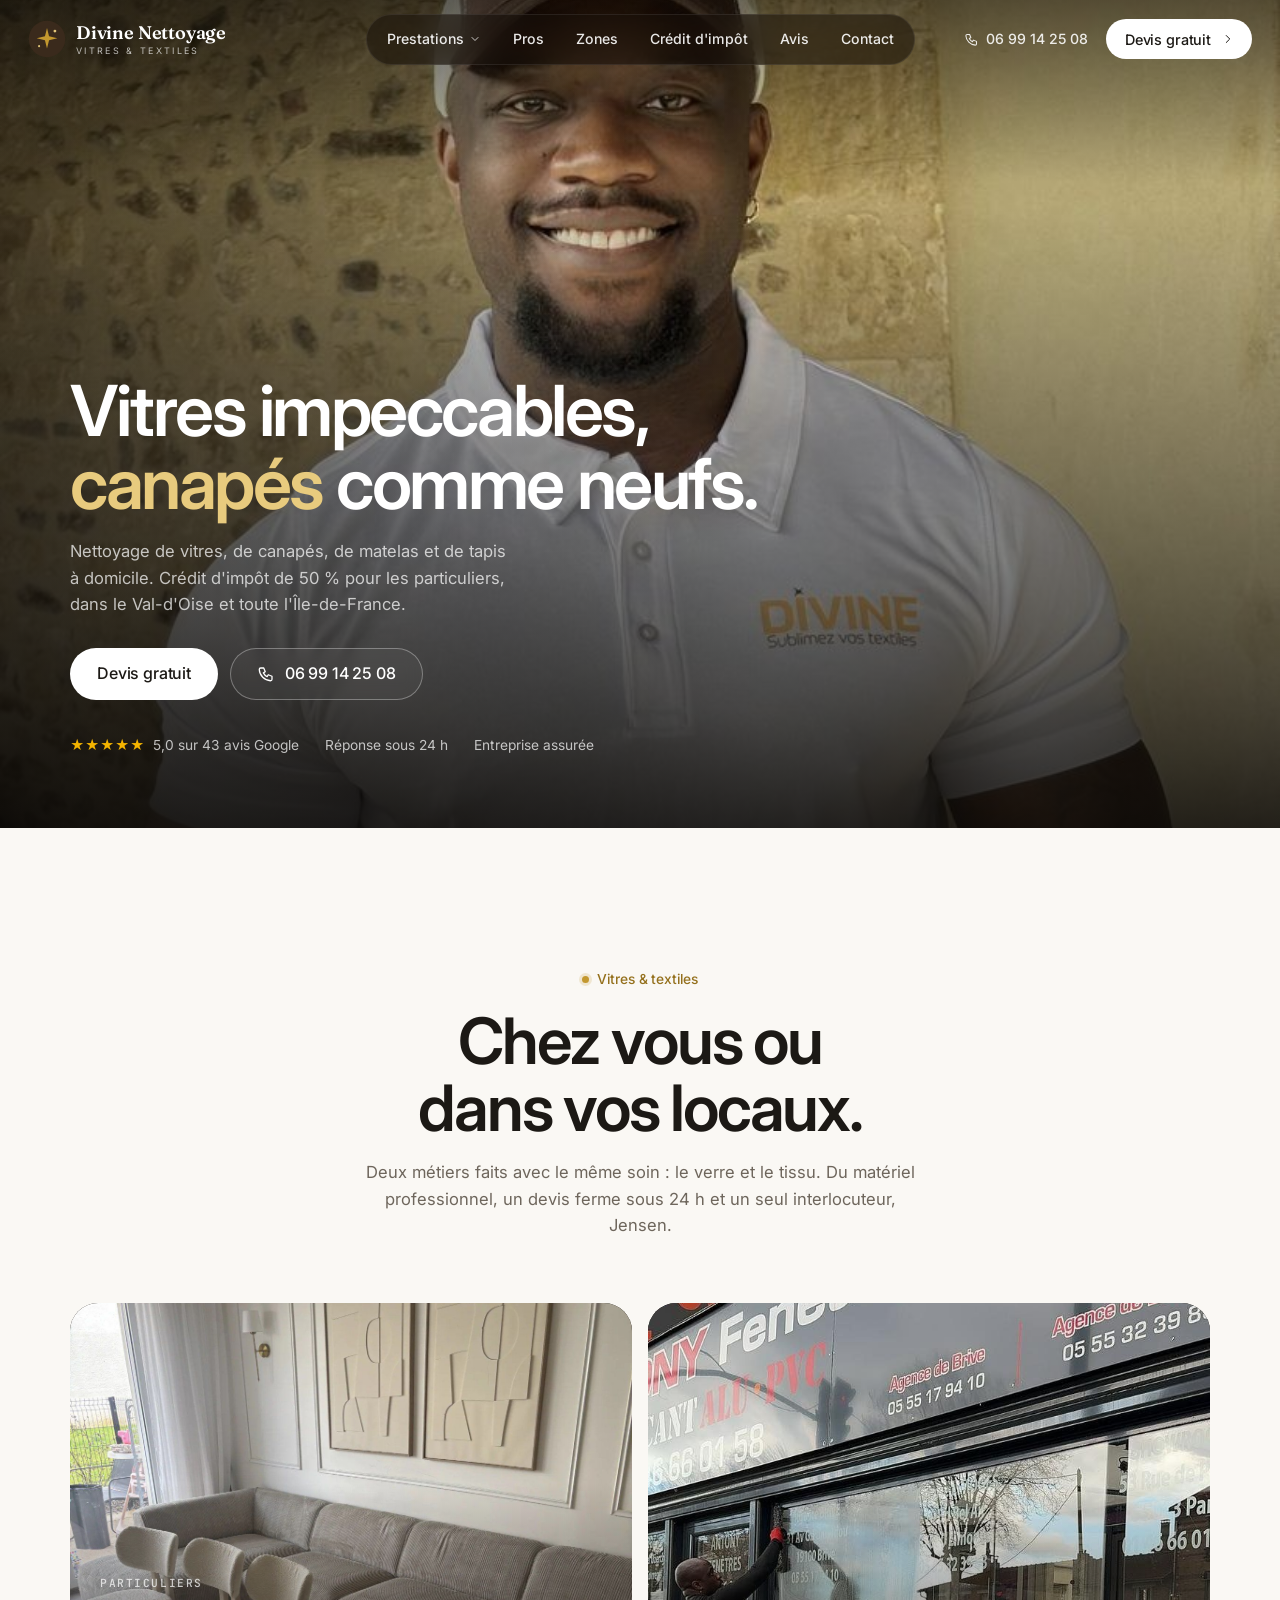
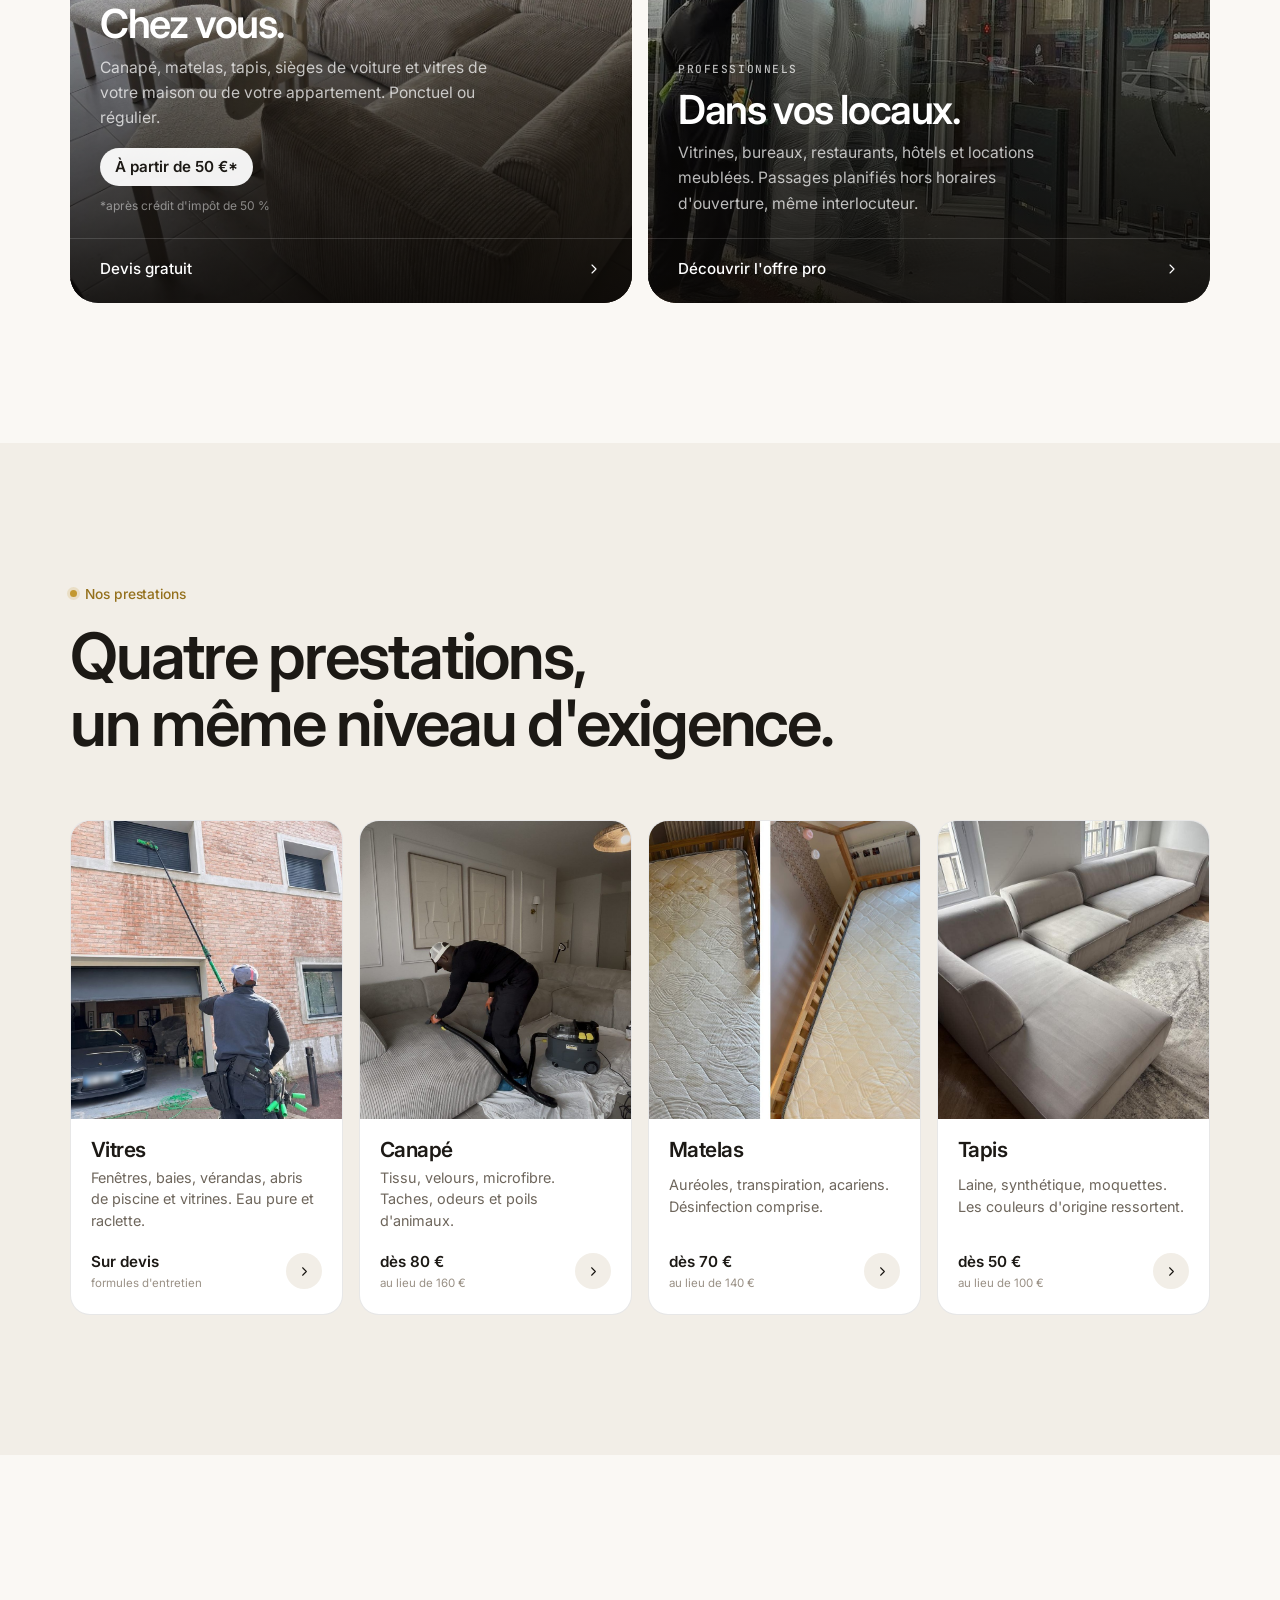
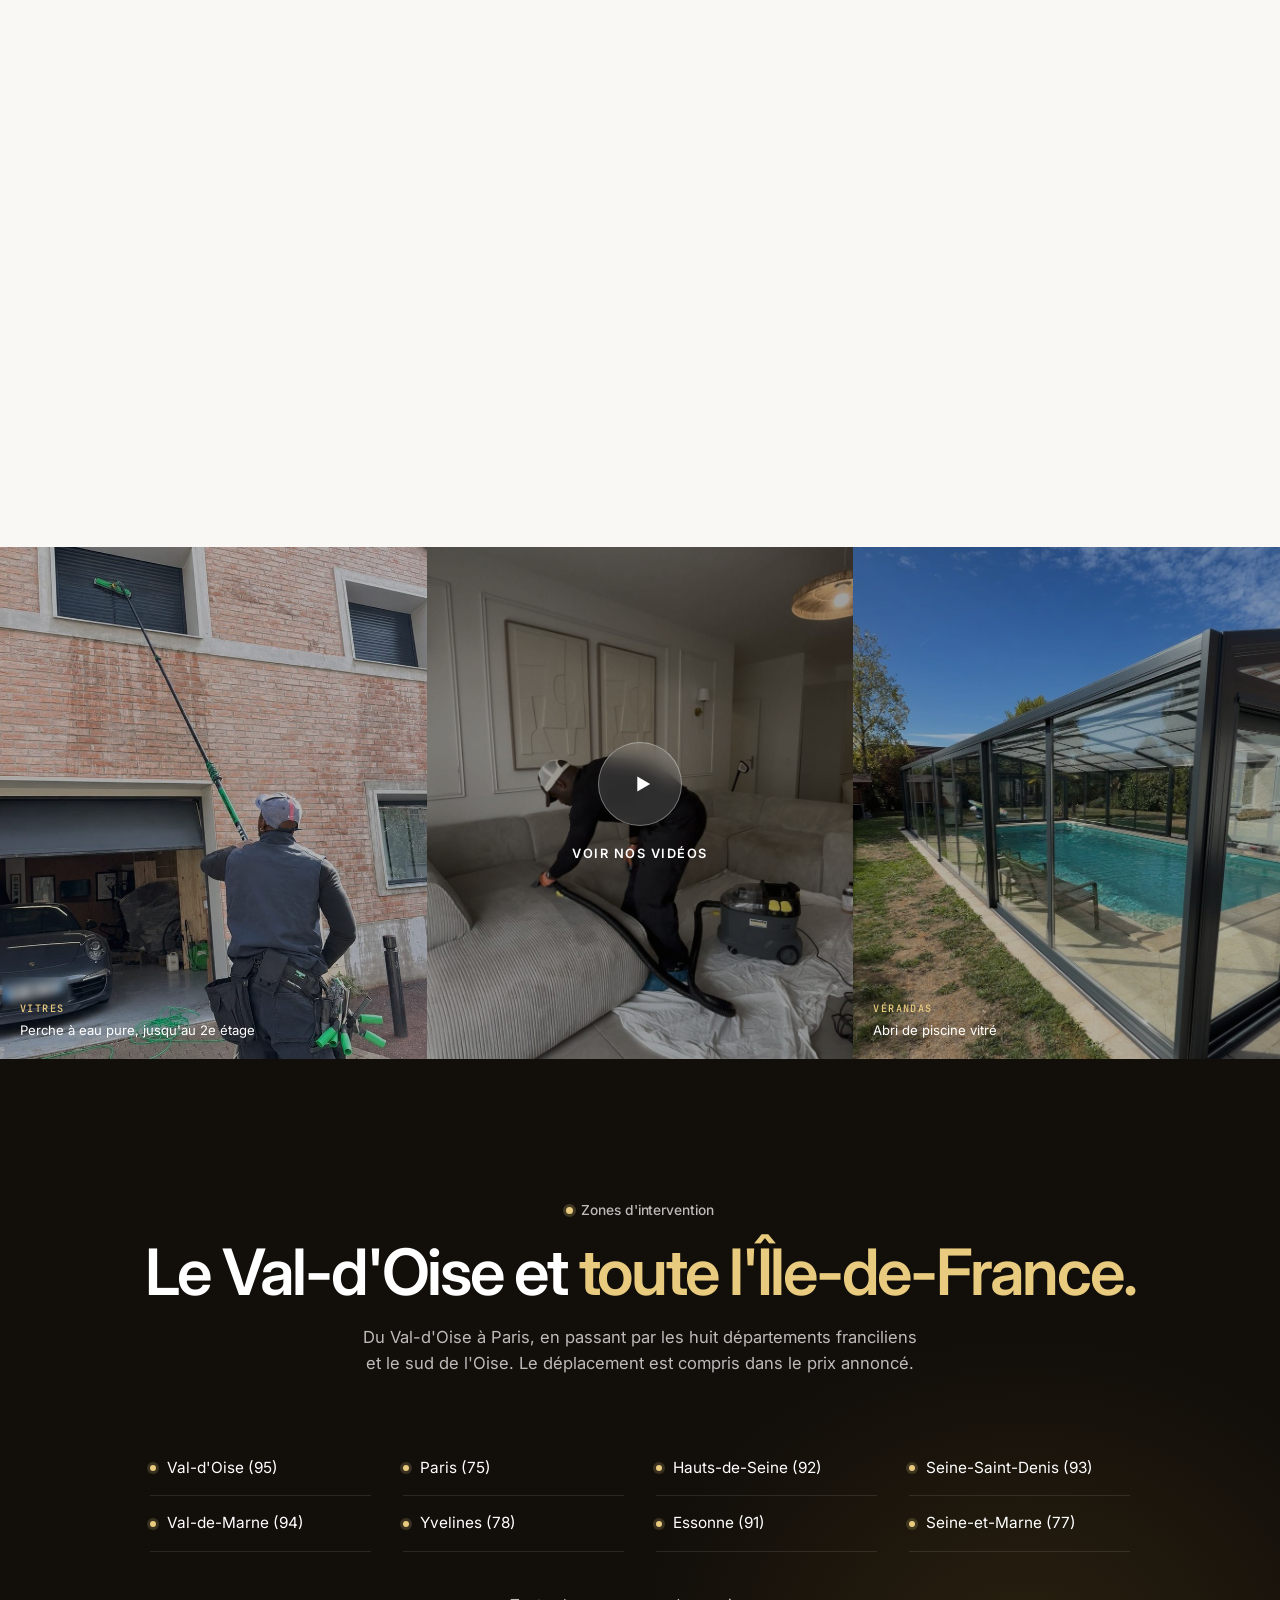
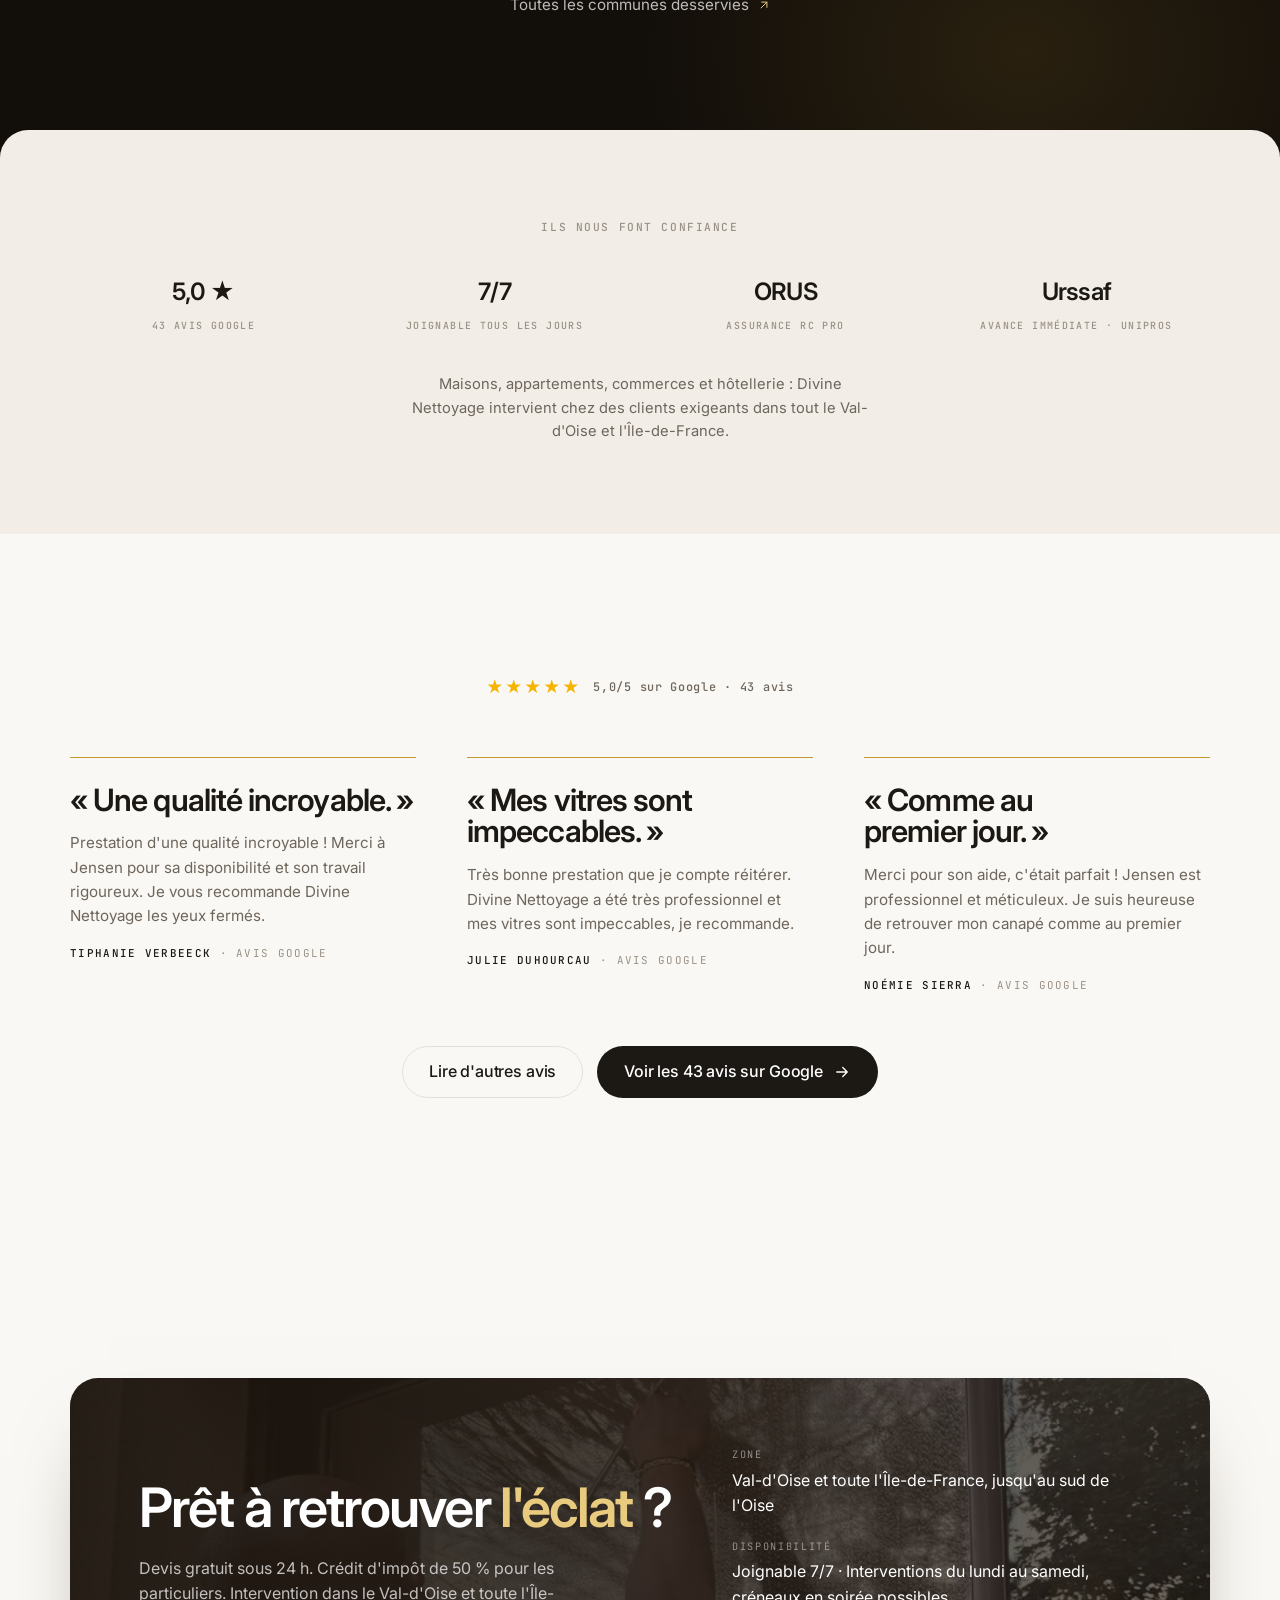
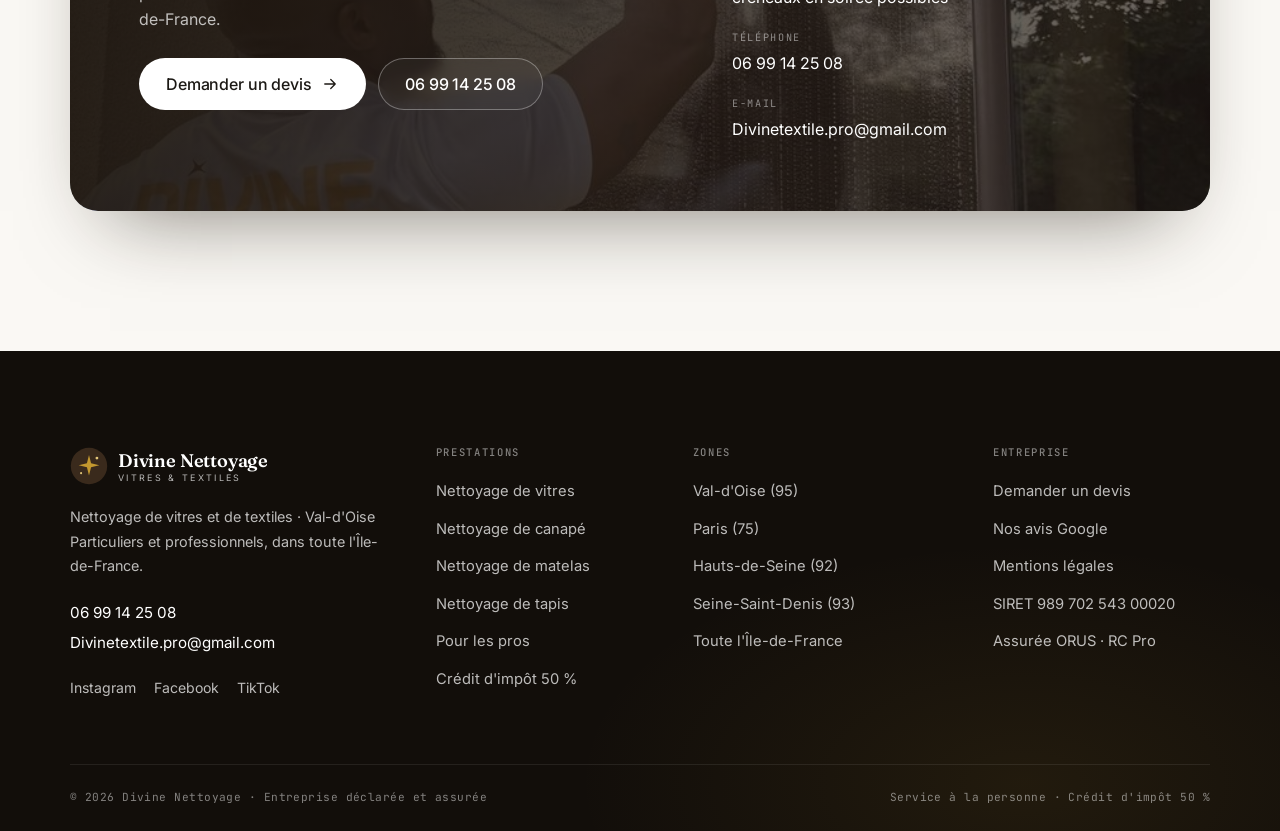
==== commit d2508653: "Prix canapé 3 places et d'angle, mentions légales, vidéos vers Instagram Co-Authored-By: Claude Opus" ====
--- a/divine-nettoyage/index.html
+++ b/divine-nettoyage/index.html
@@ -27,7 +27,7 @@
 <link rel="stylesheet" href="https://fonts.googleapis.com/css2?family=Inter:wght@400;500;600;700&family=JetBrains+Mono:wght@400;500&family=Fraunces:opsz,wght@9..144,600&display=swap">
 <link rel="stylesheet" href="assets/style.css">
 
-<script type="application/ld+json">{"@context": "https://schema.org", "@type": "HomeAndConstructionBusiness", "@id": "https://divinenettoyage.fr/#entreprise", "name": "Divine Nettoyage", "description": "Nettoyage de textiles d'ameublement (canapés, matelas, tapis, sièges de voiture) par injection-extraction et lavage de vitres, à domicile et pour les professionnels, en Val-d'Oise et dans toute l'Île-de-France.", "url": "https://divinenettoyage.fr/", "email": "Divinetextile.pro@gmail.com", "telephone": "+33699142508", "image": "https://divinenettoyage.fr/images/partage.jpg", "logo": "https://divinenettoyage.fr/images/icon-512.png", "priceRange": "€€", "currenciesAccepted": "EUR", "paymentAccepted": "Carte bancaire, virement, espèces", "address": {"@type": "PostalAddress", "addressRegion": "Île-de-France", "addressCountry": "FR"}, "areaServed": [{"@type": "AdministrativeArea", "name": "Val-d'Oise (95)"}, {"@type": "AdministrativeArea", "name": "Paris (75)"}, {"@type": "AdministrativeArea", "name": "Hauts-de-Seine (92)"}, {"@type": "AdministrativeArea", "name": "Seine-Saint-Denis (93)"}, {"@type": "AdministrativeArea", "name": "Val-de-Marne (94)"}, {"@type": "AdministrativeArea", "name": "Yvelines (78)"}, {"@type": "AdministrativeArea", "name": "Essonne (91)"}, {"@type": "AdministrativeArea", "name": "Seine-et-Marne (77)"}], "aggregateRating": {"@type": "AggregateRating", "ratingValue": "5.0", "reviewCount": "43"}, "sameAs": ["https://www.instagram.com/divinenettoyage", "https://www.facebook.com/share/1EhrKePbFw/", "https://www.tiktok.com/@divinetextile"]}</script>
+<script type="application/ld+json">{"@context": "https://schema.org", "@type": "HomeAndConstructionBusiness", "@id": "https://divinenettoyage.fr/#entreprise", "name": "Divine Nettoyage", "description": "Nettoyage de textiles d'ameublement (canapés, matelas, tapis, sièges de voiture) par injection-extraction et lavage de vitres, à domicile et pour les professionnels, en Val-d'Oise et dans toute l'Île-de-France.", "url": "https://divinenettoyage.fr/", "email": "Divinetextile.pro@gmail.com", "telephone": "+33699142508", "image": "https://divinenettoyage.fr/images/partage.jpg", "logo": "https://divinenettoyage.fr/images/icon-512.png", "priceRange": "€€", "currenciesAccepted": "EUR", "paymentAccepted": "Carte bancaire, virement, espèces", "address": {"@type": "PostalAddress", "addressLocality": "Ronquerolles", "postalCode": "95340", "addressRegion": "Île-de-France", "addressCountry": "FR"}, "areaServed": [{"@type": "AdministrativeArea", "name": "Val-d'Oise (95)"}, {"@type": "AdministrativeArea", "name": "Paris (75)"}, {"@type": "AdministrativeArea", "name": "Hauts-de-Seine (92)"}, {"@type": "AdministrativeArea", "name": "Seine-Saint-Denis (93)"}, {"@type": "AdministrativeArea", "name": "Val-de-Marne (94)"}, {"@type": "AdministrativeArea", "name": "Yvelines (78)"}, {"@type": "AdministrativeArea", "name": "Essonne (91)"}, {"@type": "AdministrativeArea", "name": "Seine-et-Marne (77)"}], "aggregateRating": {"@type": "AggregateRating", "ratingValue": "5.0", "reviewCount": "43"}, "sameAs": ["https://www.instagram.com/divinenettoyage", "https://www.facebook.com/share/1EhrKePbFw/", "https://www.tiktok.com/@divinetextile"]}</script>
 </head>
 <body>
 
@@ -152,7 +152,7 @@
 <section class="strip" aria-label="Nos interventions en images">
   <figure><img src="images/vitres-hauteur.jpg" alt="Lavage de vitres en hauteur à la perche télescopique" loading="lazy"><figcaption><span class="mono">Vitres</span>Perche à eau pure, jusqu'au 2e étage</figcaption></figure>
   <figure><img src="images/canape-angle-injection.jpg" alt="Jensen nettoie un canapé d'angle à l'injection-extraction" loading="lazy">
-    <a class="play" href="https://www.tiktok.com/@divinetextile" target="_blank" rel="noopener"><span class="disc"><svg viewBox="0 0 24 24" fill="none" stroke="currentColor" stroke-width="1.7" stroke-linecap="round" stroke-linejoin="round" aria-hidden="true"><path d="M8 5.5v13l11-6.5z" fill="currentColor" stroke="none"/></svg></span><span>Voir nos vidéos</span></a></figure>
+    <a class="play" href="https://www.instagram.com/divinenettoyage" target="_blank" rel="noopener"><span class="disc"><svg viewBox="0 0 24 24" fill="none" stroke="currentColor" stroke-width="1.7" stroke-linecap="round" stroke-linejoin="round" aria-hidden="true"><path d="M8 5.5v13l11-6.5z" fill="currentColor" stroke="none"/></svg></span><span>Voir nos vidéos</span></a></figure>
   <figure><img src="images/abri-piscine.jpg" alt="Nettoyage des vitres d'un abri de piscine" loading="lazy"><figcaption><span class="mono">Vérandas</span>Abri de piscine vitré</figcaption></figure>
 </section>
 
@@ -223,7 +223,7 @@
       </div>
       <div class="fcol"><h4>Prestations</h4><ul><li><a href="nettoyage-vitres.html">Nettoyage de vitres</a></li><li><a href="nettoyage-canape.html">Nettoyage de canapé</a></li><li><a href="nettoyage-matelas.html">Nettoyage de matelas</a></li><li><a href="nettoyage-tapis.html">Nettoyage de tapis</a></li><li><a href="professionnels.html">Pour les pros</a></li><li><a href="credit-impot.html">Crédit d'impôt 50 %</a></li></ul></div>
       <div class="fcol"><h4>Zones</h4><ul><li><a href="zones.html">Val-d'Oise (95)</a></li><li><a href="zones.html">Paris (75)</a></li><li><a href="zones.html">Hauts-de-Seine (92)</a></li><li><a href="zones.html">Seine-Saint-Denis (93)</a></li><li><a href="zones.html">Toute l'Île-de-France</a></li></ul></div>
-      <div class="fcol"><h4>Entreprise</h4><ul><li><a href="devis.html">Demander un devis</a></li><li><a href="https://share.google/4LWD04qh5UaOUdYKN" target="_blank" rel="noopener">Nos avis Google</a></li><li><span>SIRET 989 702 543 00020</span></li><li><span>Assurée ORUS · RC Pro</span></li></ul></div>
+      <div class="fcol"><h4>Entreprise</h4><ul><li><a href="devis.html">Demander un devis</a></li><li><a href="https://share.google/4LWD04qh5UaOUdYKN" target="_blank" rel="noopener">Nos avis Google</a></li><li><a href="mentions-legales.html">Mentions légales</a></li><li><span>SIRET 989 702 543 00020</span></li><li><span>Assurée ORUS · RC Pro</span></li></ul></div>
     </div>
   </div>
   <div class="wrap"><div class="fbottom"><span>© <span class="yr">2026</span> Divine Nettoyage · Entreprise déclarée et assurée</span><span>Service à la personne · Crédit d'impôt 50 %</span></div></div>
--- a/divine-nettoyage/assets/style.css
+++ b/divine-nettoyage/assets/style.css
@@ -558,3 +558,10 @@
   .ctacard{ padding:34px 24px; }
   .plan .amt{ font-size:2.6rem; }
 }
+
+/* mentions légales */
+.legal h2{ font-size:1.35rem; letter-spacing:-.02em; margin:34px 0 10px; }
+.legal h2:first-child{ margin-top:0; }
+.legal p{ color:var(--ink-2); }
+.legal p + p{ margin-top:10px; }
+.legal a{ color:var(--gold-ink); text-decoration:underline; text-underline-offset:3px; }
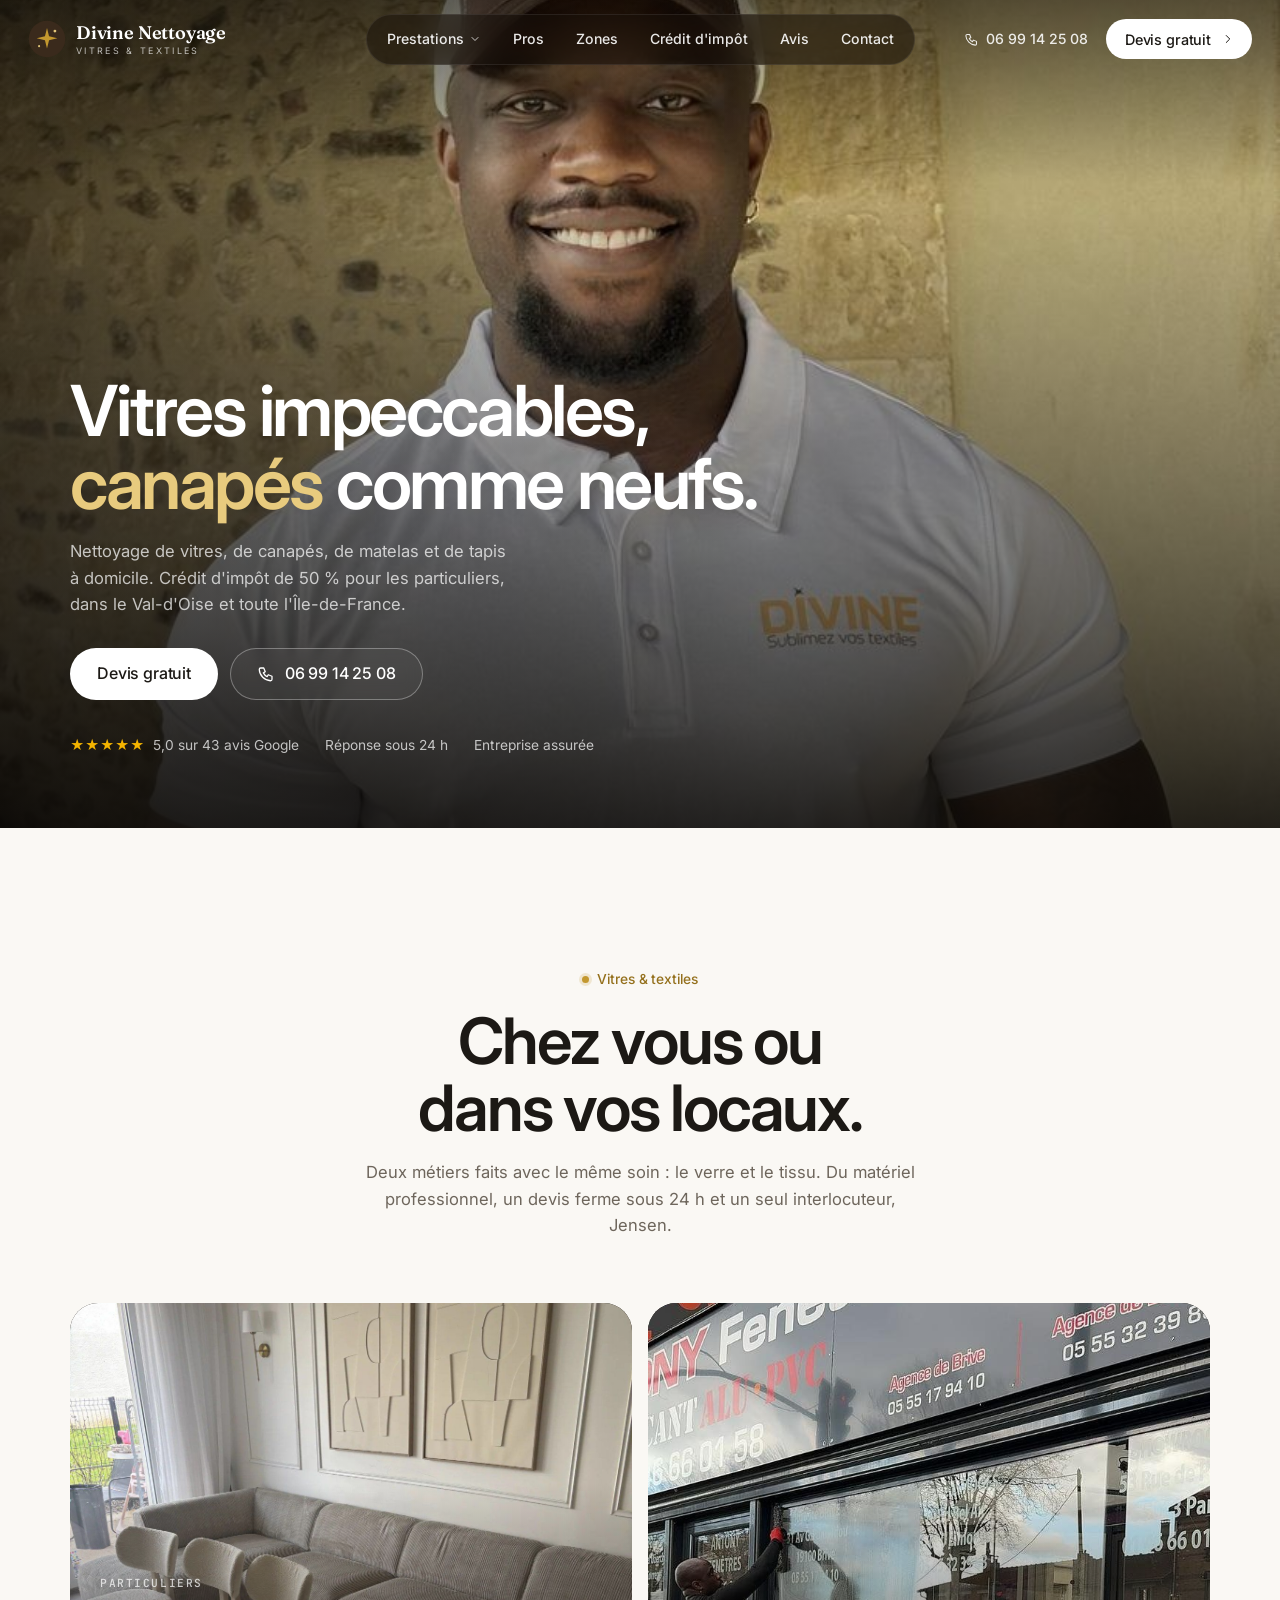
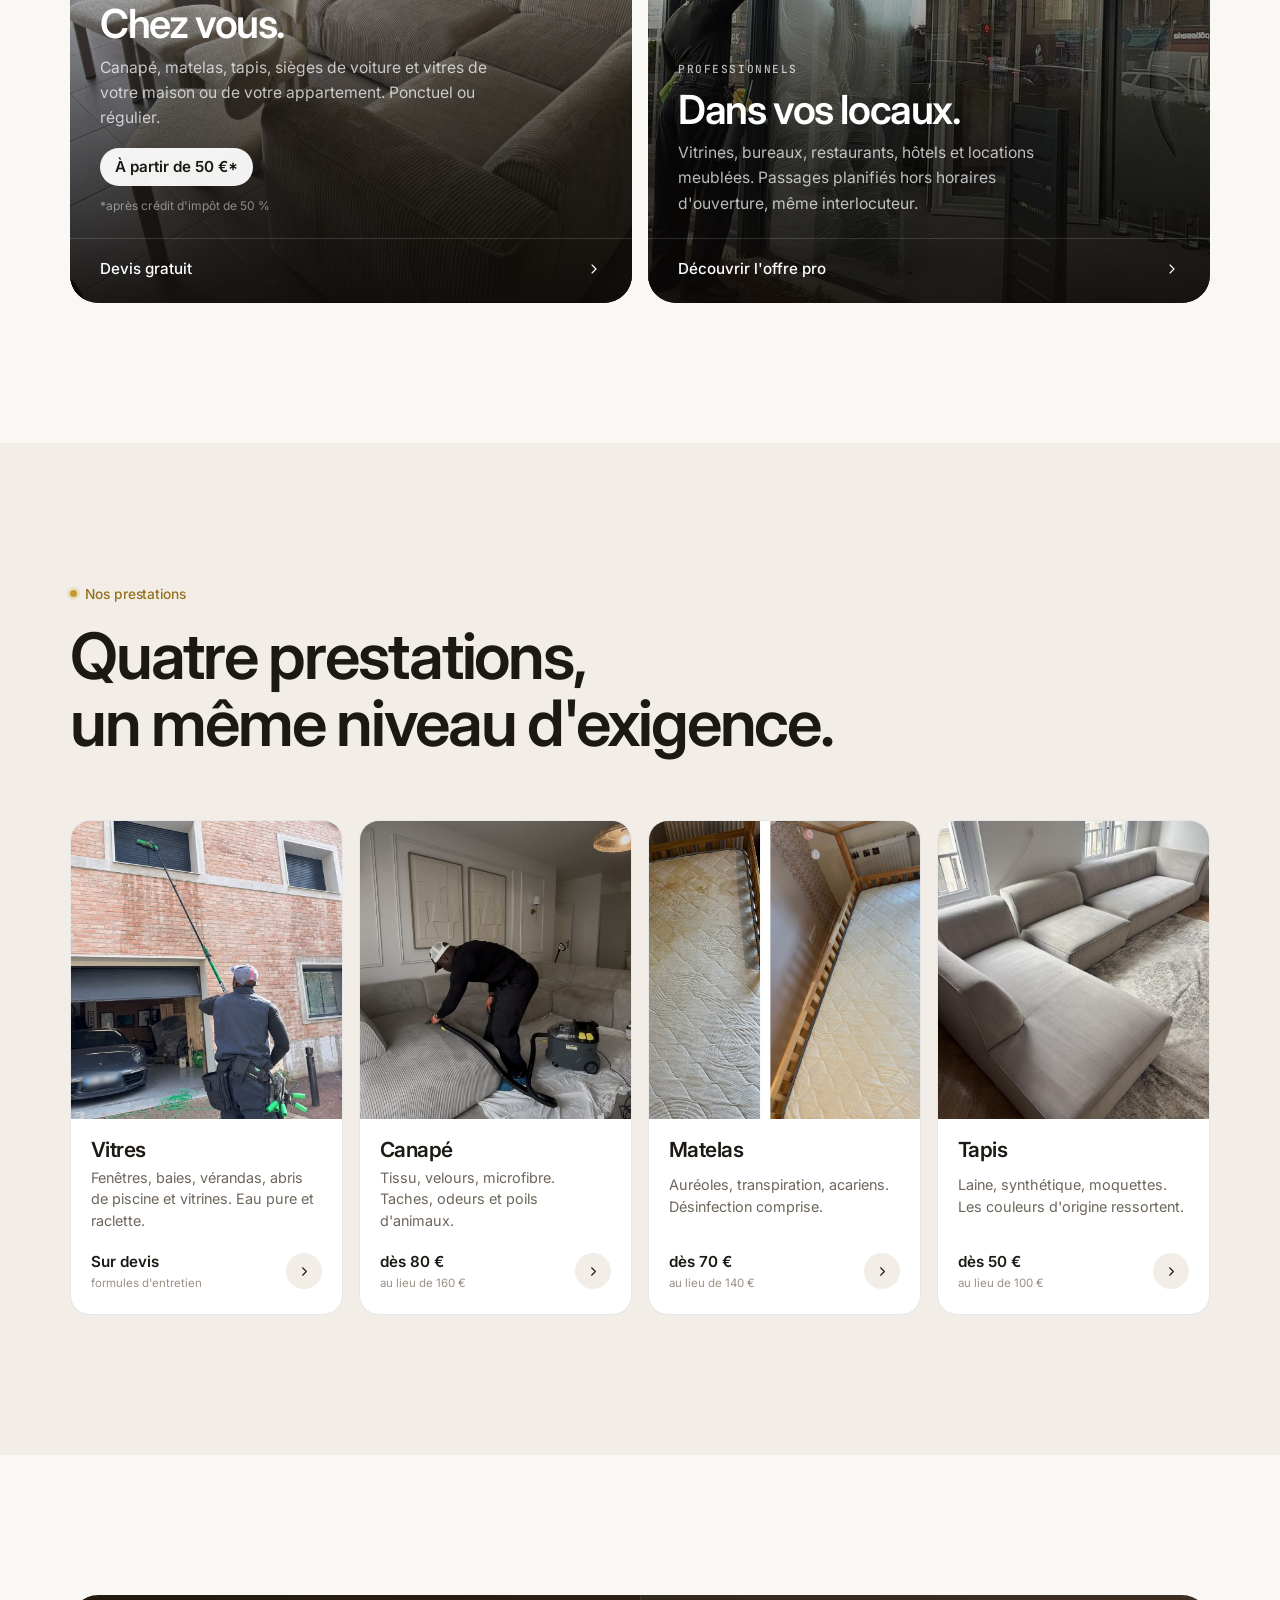
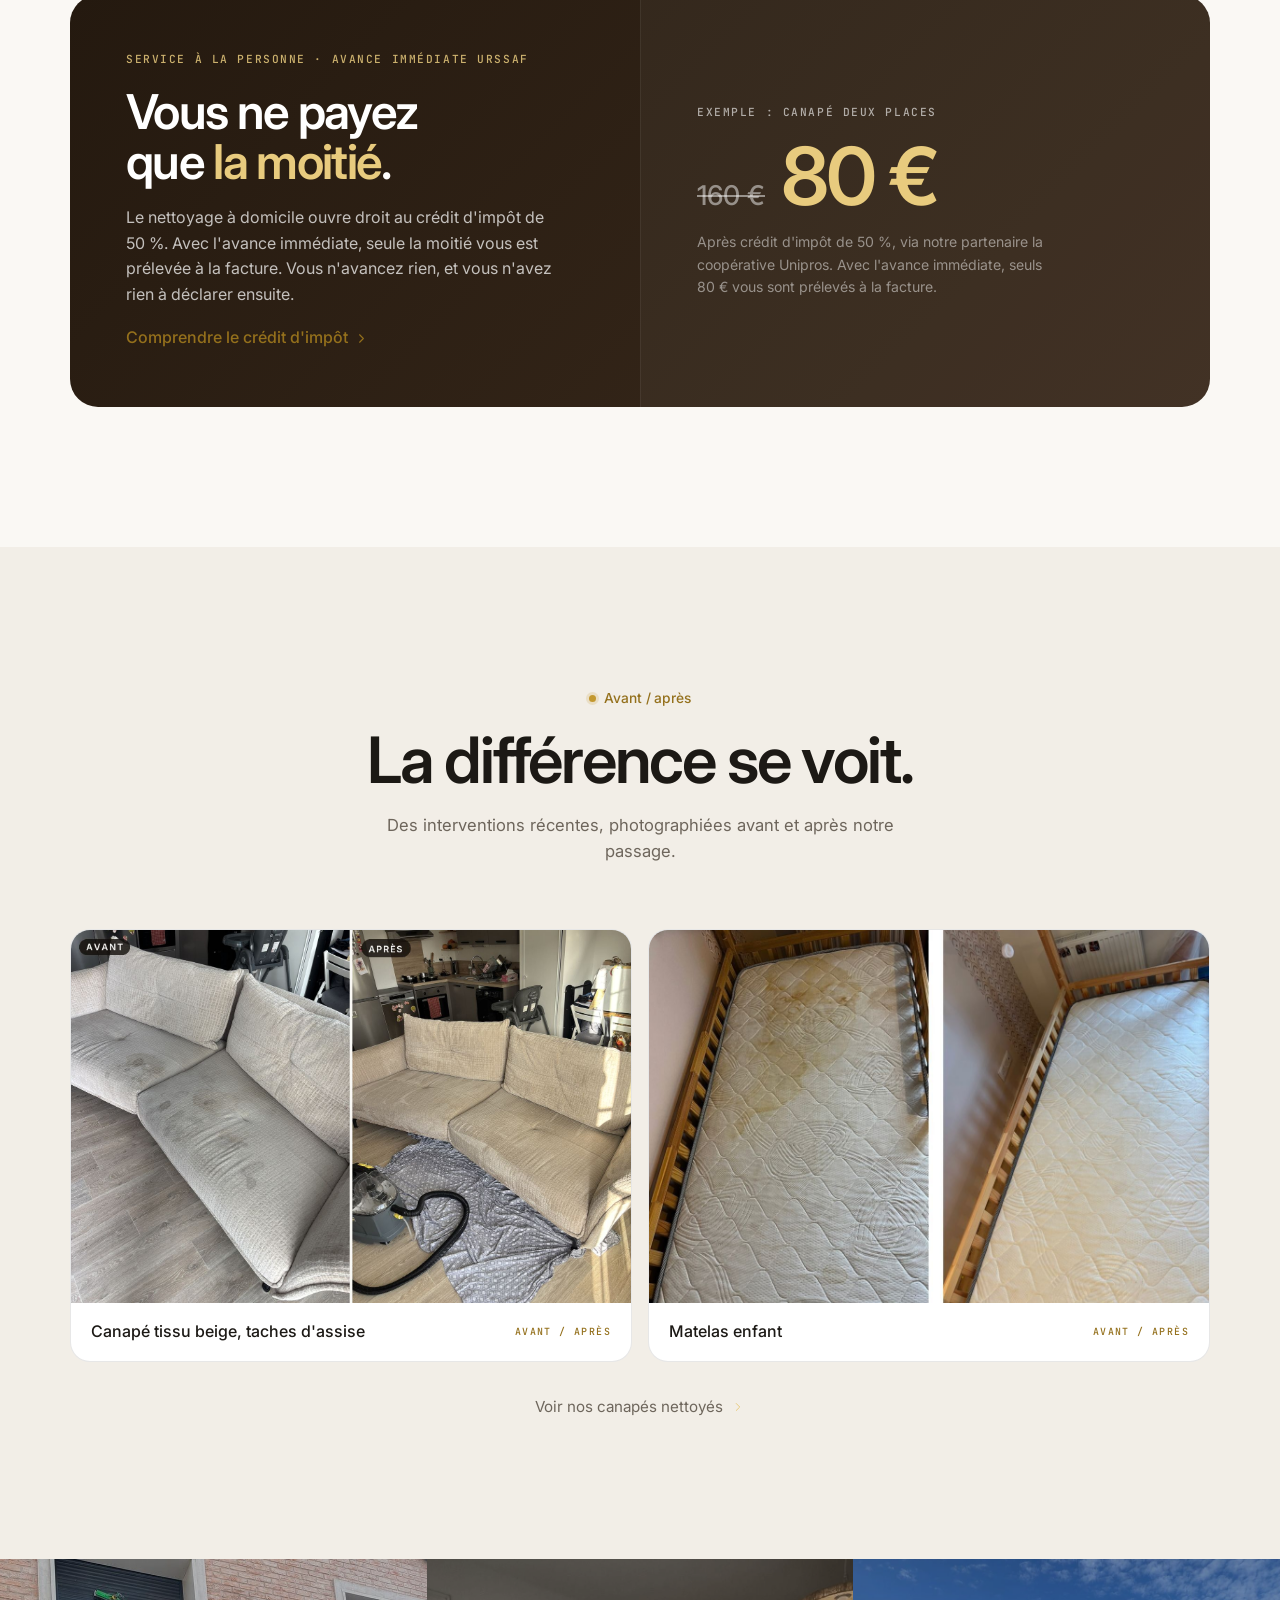
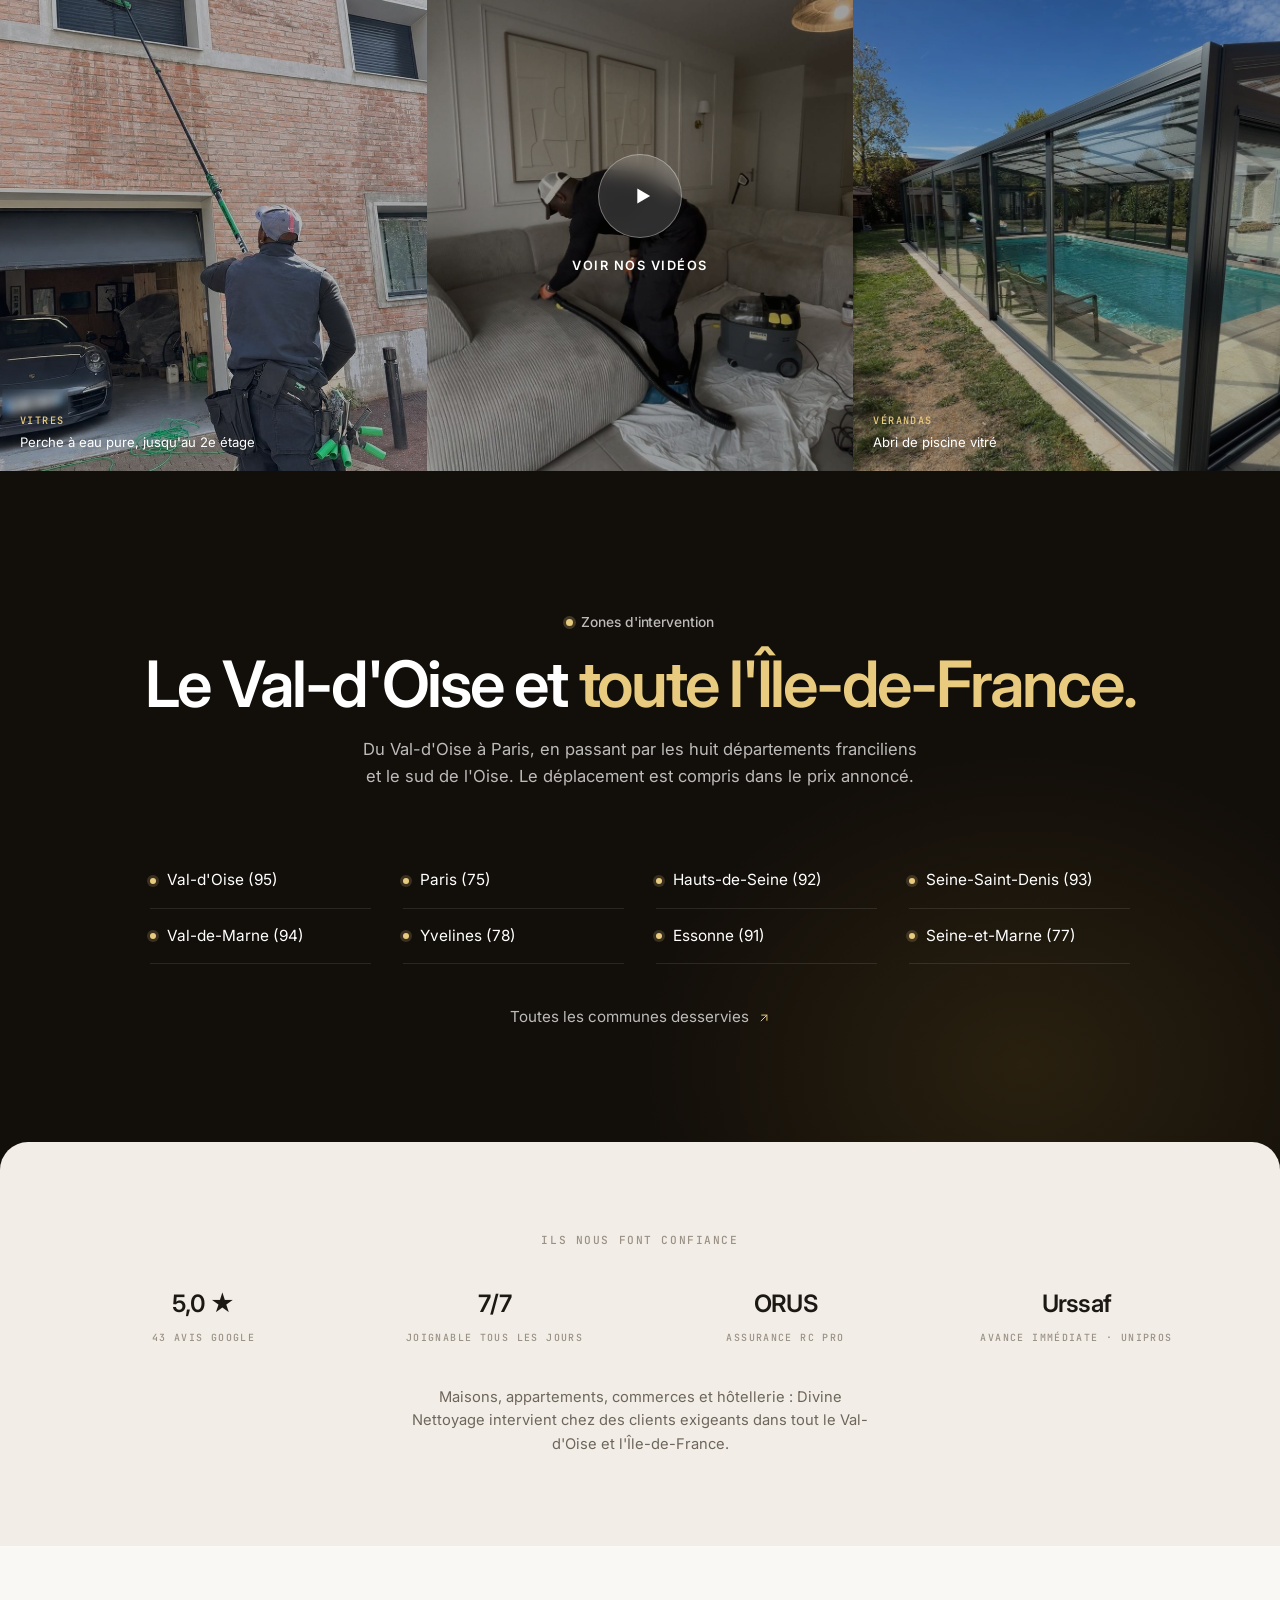
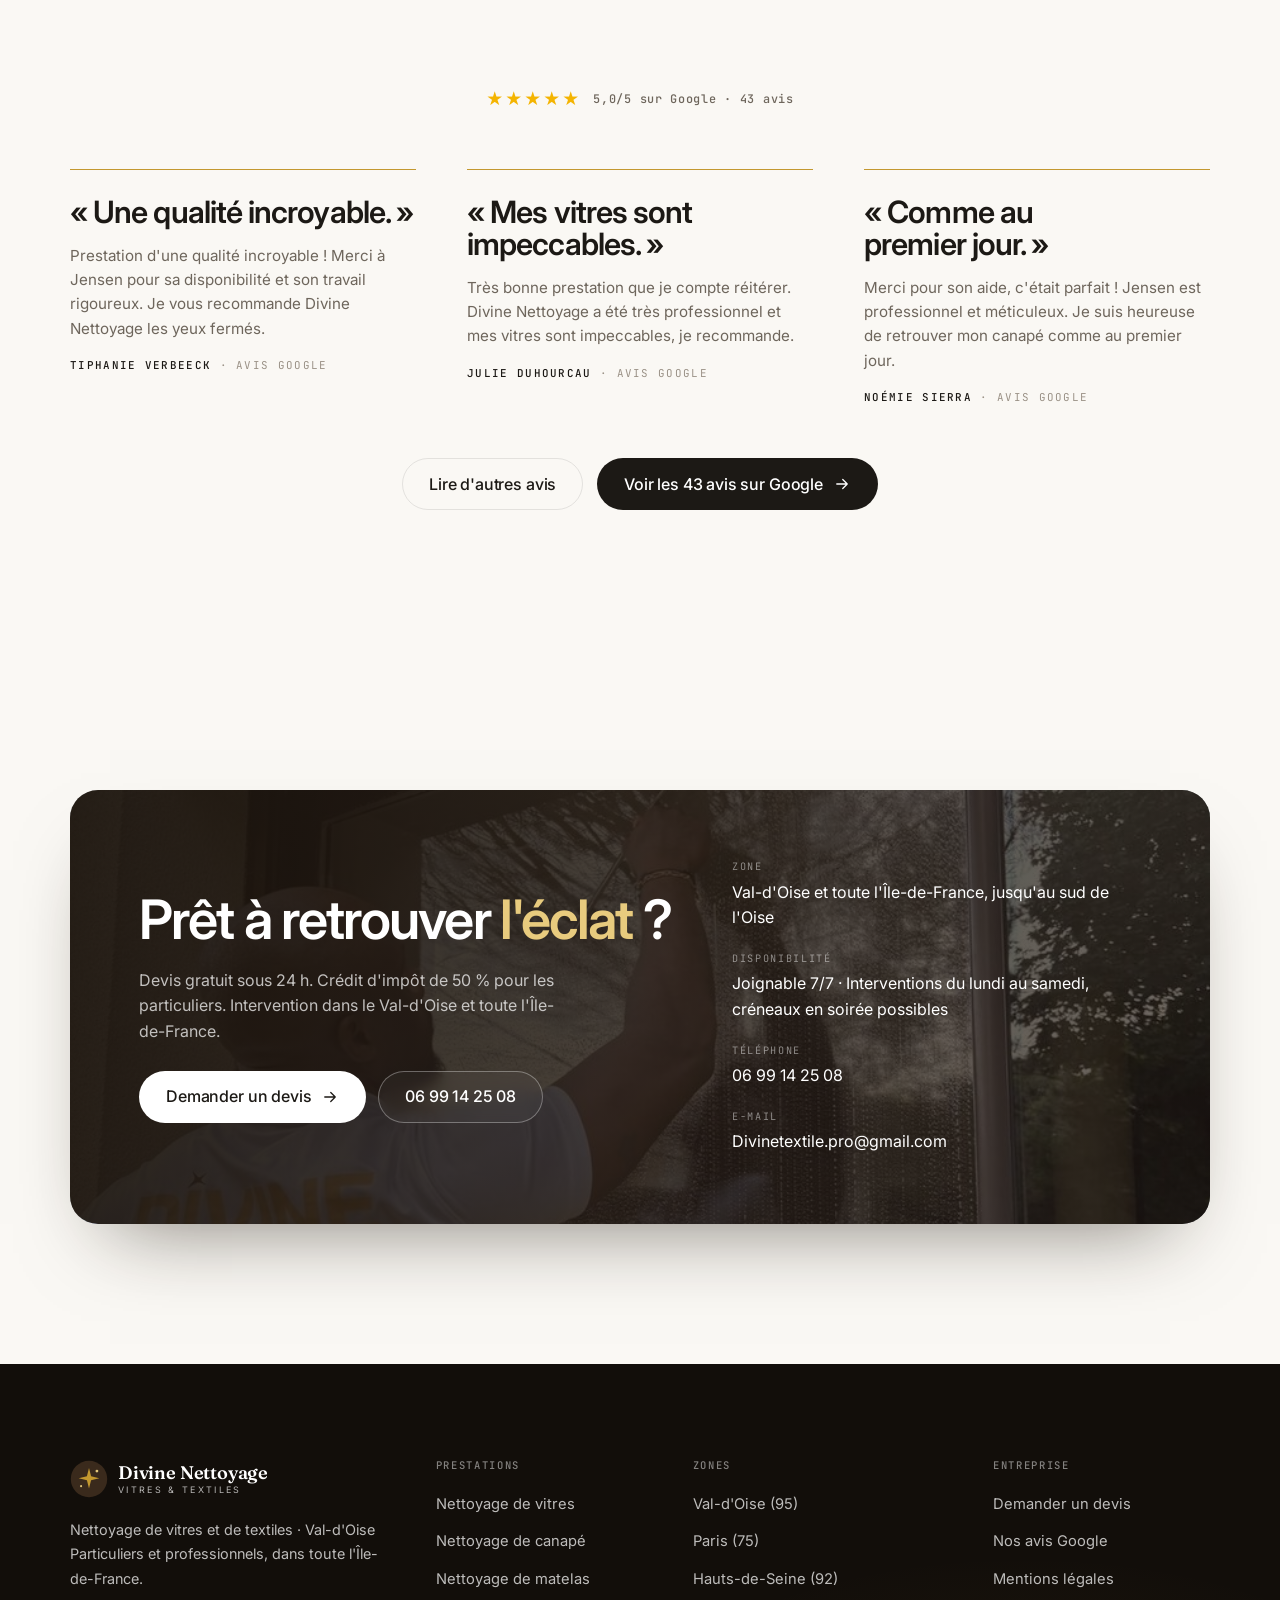
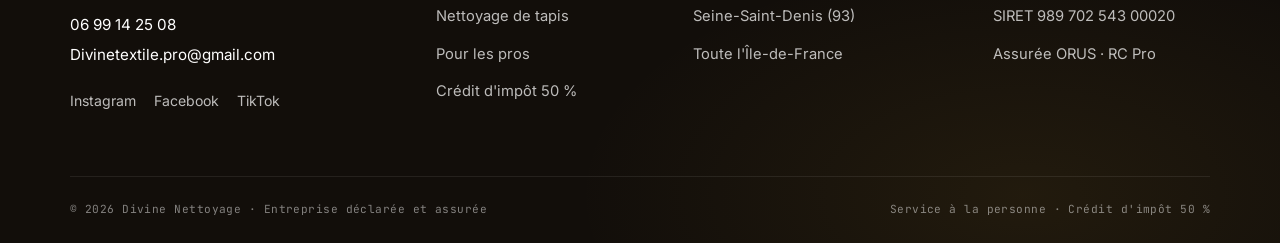
==== commit d9532b11: "Avant/après du canapé beige sur l'accueil et la page Canapé Co-Authored-By: Claude Opus 5.5 <noreply" ====
--- a/divine-nettoyage/index.html
+++ b/divine-nettoyage/index.html
@@ -149,6 +149,17 @@
   </div>
 </section>
 
+<section class="section band">
+  <div class="wrap">
+    <div class="shead center"><span class="eyebrow">Avant / après</span><h2>La différence se voit.</h2><p>Des interventions récentes, photographiées avant et après notre passage.</p></div>
+    <div class="ba">
+      <figure class="reveal"><img src="images/avant-apres-canape-beige.jpg" alt="Canapé beige taché avant nettoyage, puis le même canapé propre après injection-extraction" loading="lazy"><figcaption>Canapé tissu beige, taches d'assise<span class="mono">Avant / Après</span></figcaption></figure>
+      <figure class="reveal"><img src="images/avant-apres-matelas.jpg" alt="Matelas d'enfant taché avant et après nettoyage" loading="lazy"><figcaption>Matelas enfant<span class="mono">Avant / Après</span></figcaption></figure>
+    </div>
+    <p class="center-link" style="margin-top:32px"><a href="nettoyage-canape.html" style="color:var(--ink-2)">Voir nos canapés nettoyés <svg viewBox="0 0 24 24" fill="none" stroke="currentColor" stroke-width="1.7" stroke-linecap="round" stroke-linejoin="round" aria-hidden="true"><path d="M9 6l6 6-6 6"/></svg></a></p>
+  </div>
+</section>
+
 <section class="strip" aria-label="Nos interventions en images">
   <figure><img src="images/vitres-hauteur.jpg" alt="Lavage de vitres en hauteur à la perche télescopique" loading="lazy"><figcaption><span class="mono">Vitres</span>Perche à eau pure, jusqu'au 2e étage</figcaption></figure>
   <figure><img src="images/canape-angle-injection.jpg" alt="Jensen nettoie un canapé d'angle à l'injection-extraction" loading="lazy">
--- a/divine-nettoyage/assets/style.css
+++ b/divine-nettoyage/assets/style.css
@@ -419,6 +419,7 @@
 
 .ba{ display:grid; grid-template-columns:repeat(2, minmax(0,1fr)); gap:16px; }
 .ba figure{ margin:0; background:var(--card); border:1px solid var(--line); border-radius:var(--r-md); overflow:hidden; }
+.ba img{ width:100%; aspect-ratio:3/2; object-fit:cover; }
 .ba figcaption{ padding:16px 20px; display:flex; justify-content:space-between; gap:12px; align-items:center; font-weight:500; }
 .ba figcaption .mono{ color:var(--gold-ink); font-size:.62rem; }
 
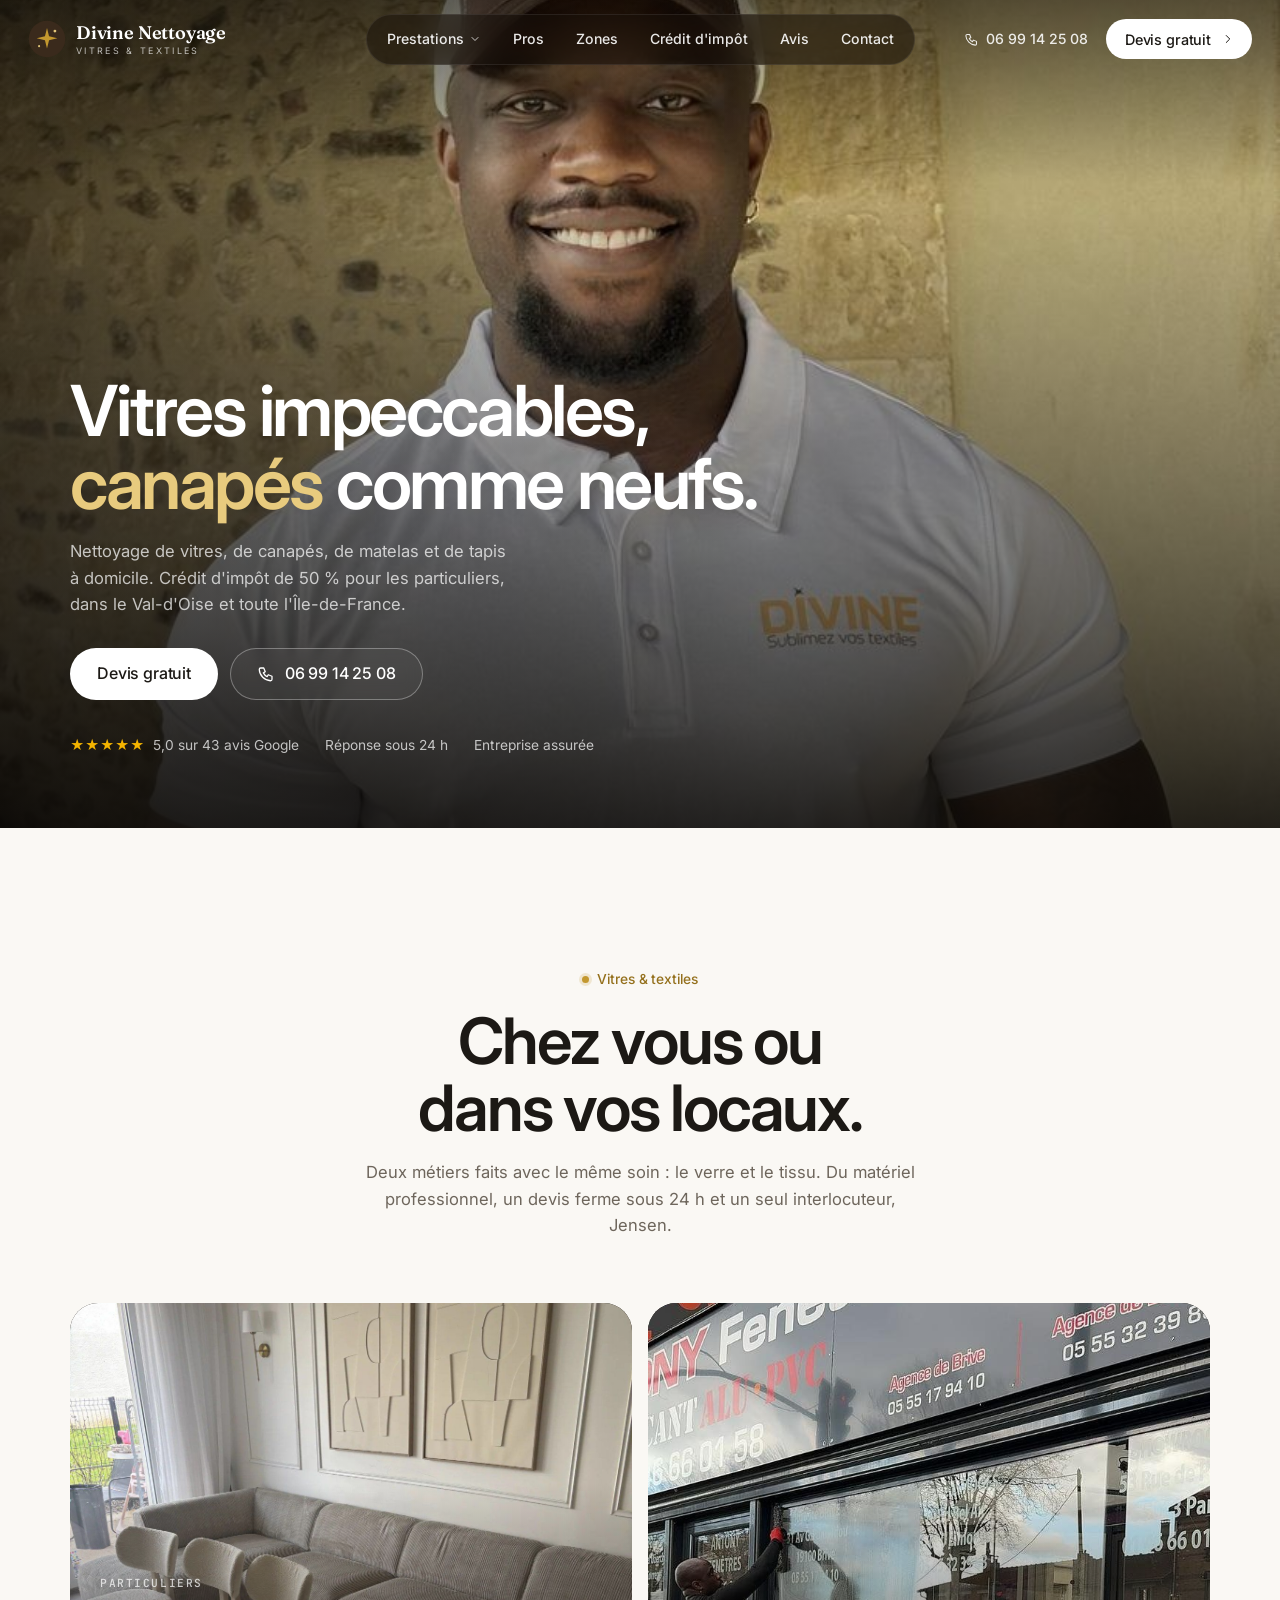
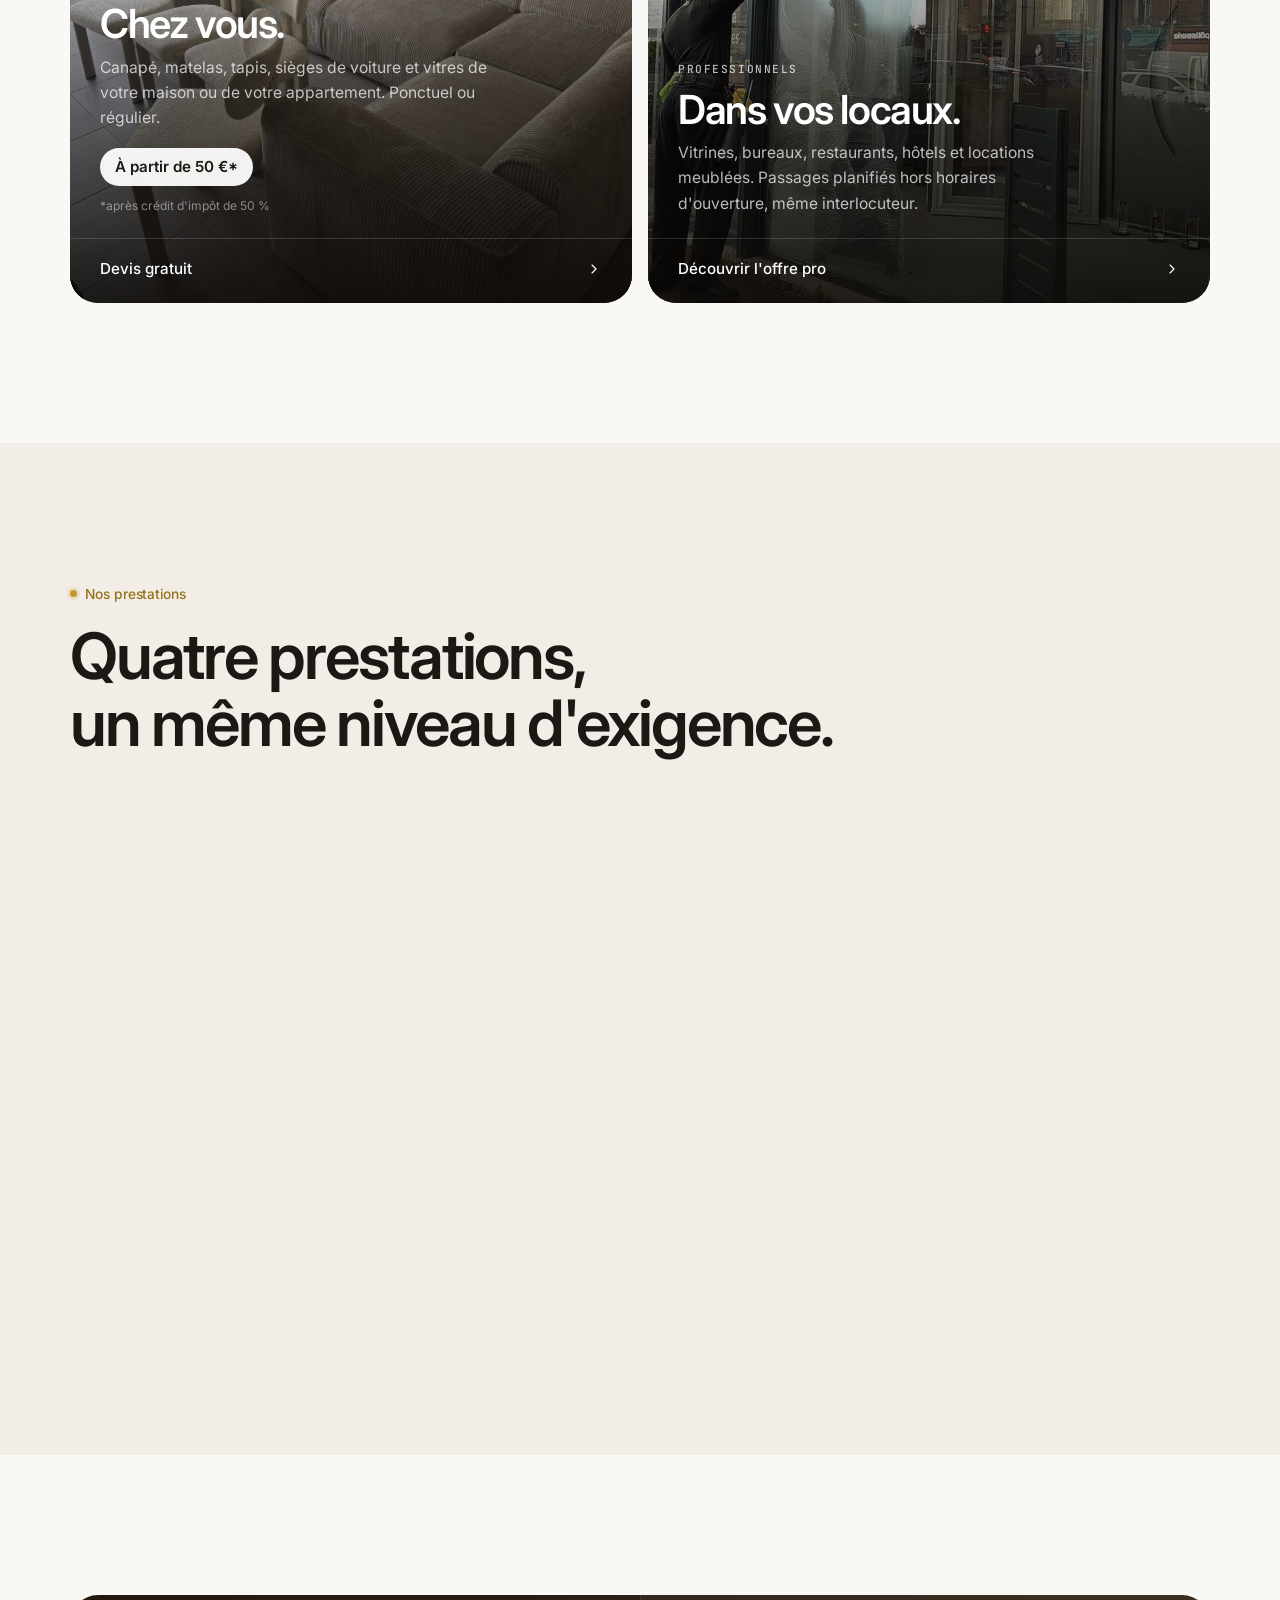
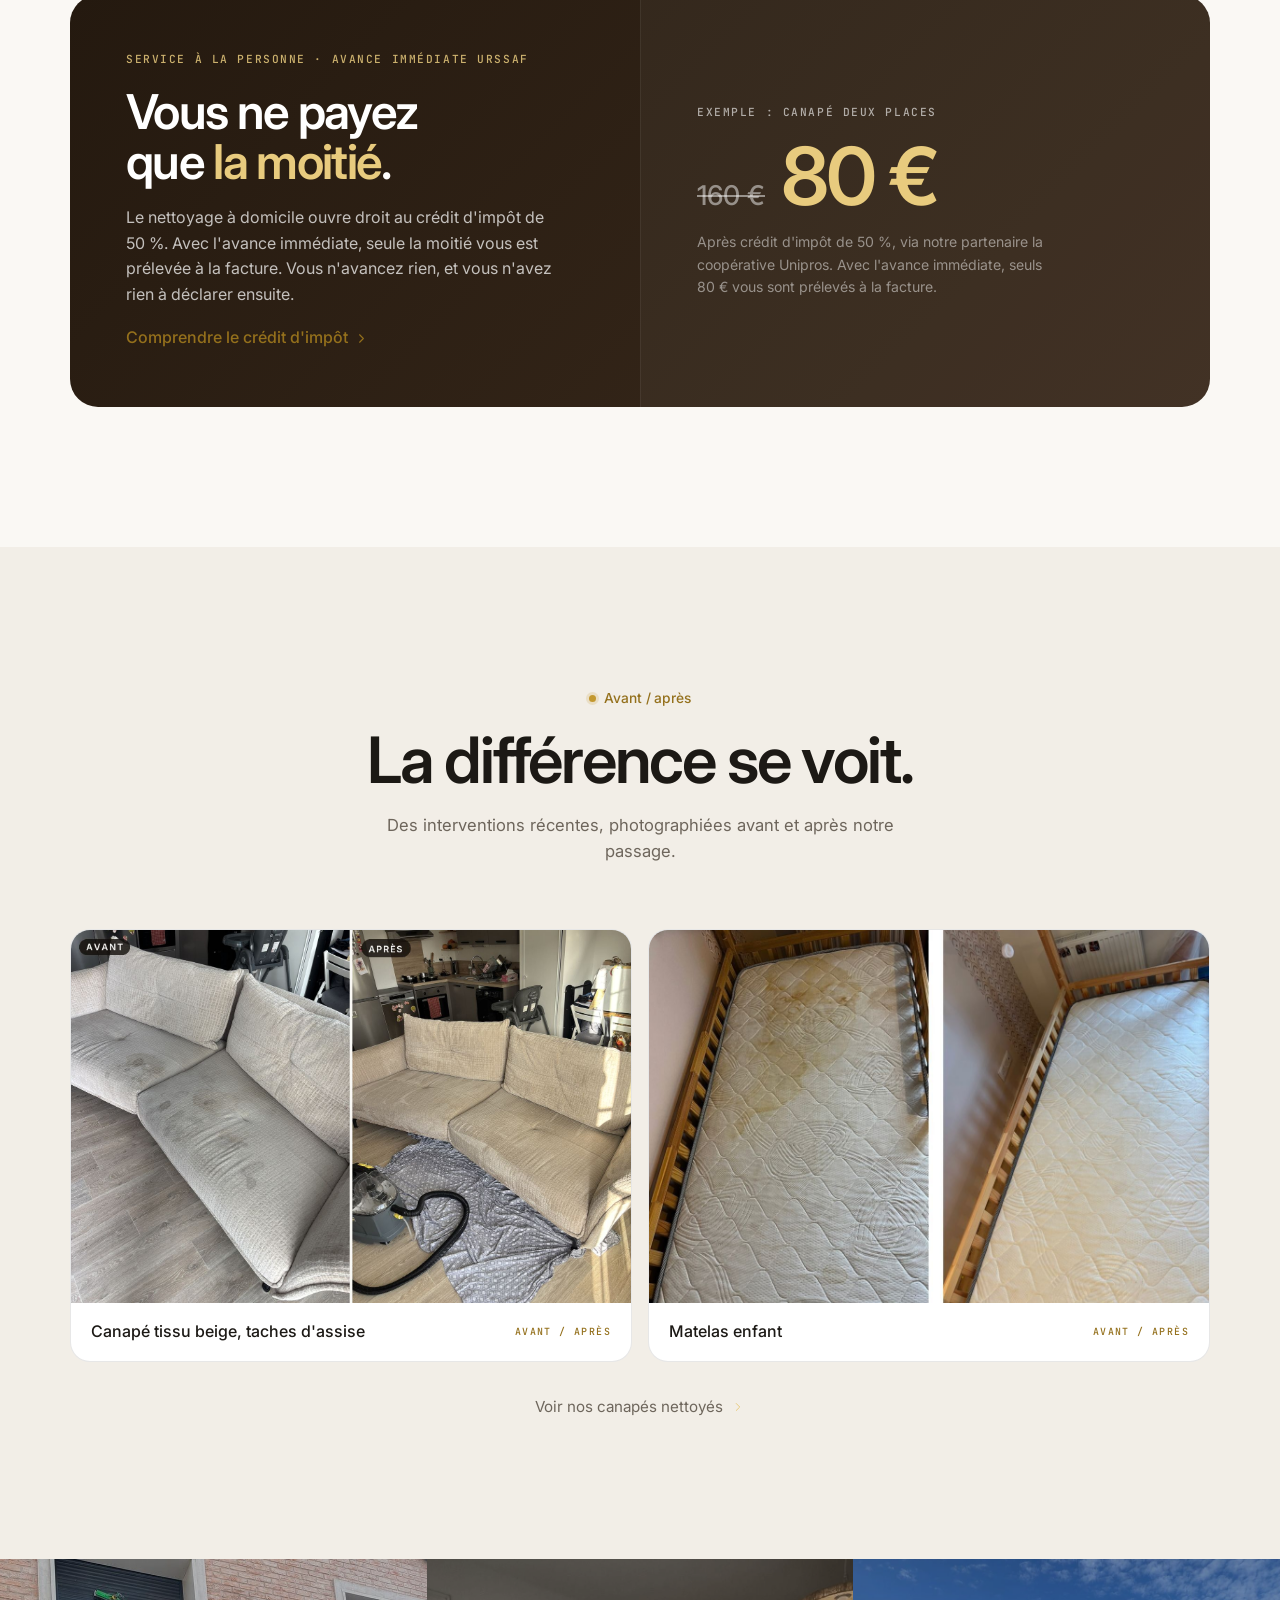
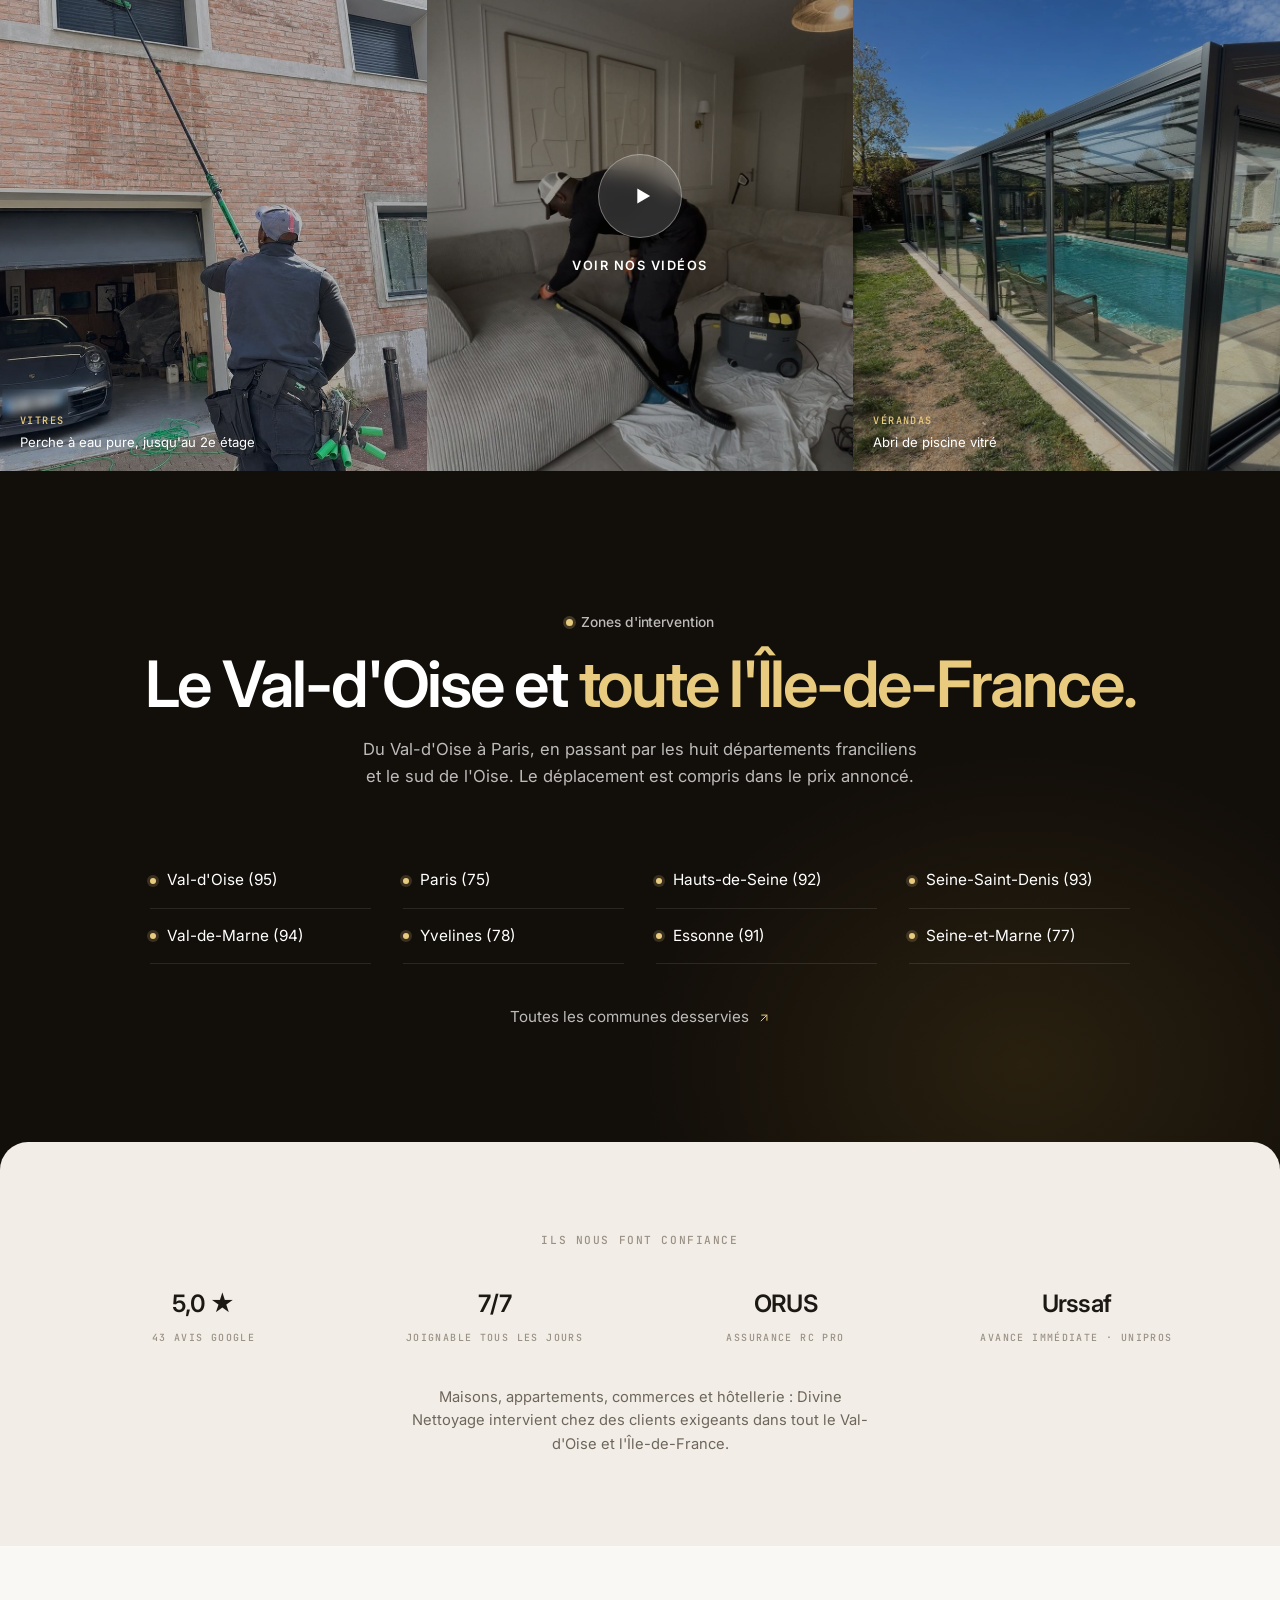
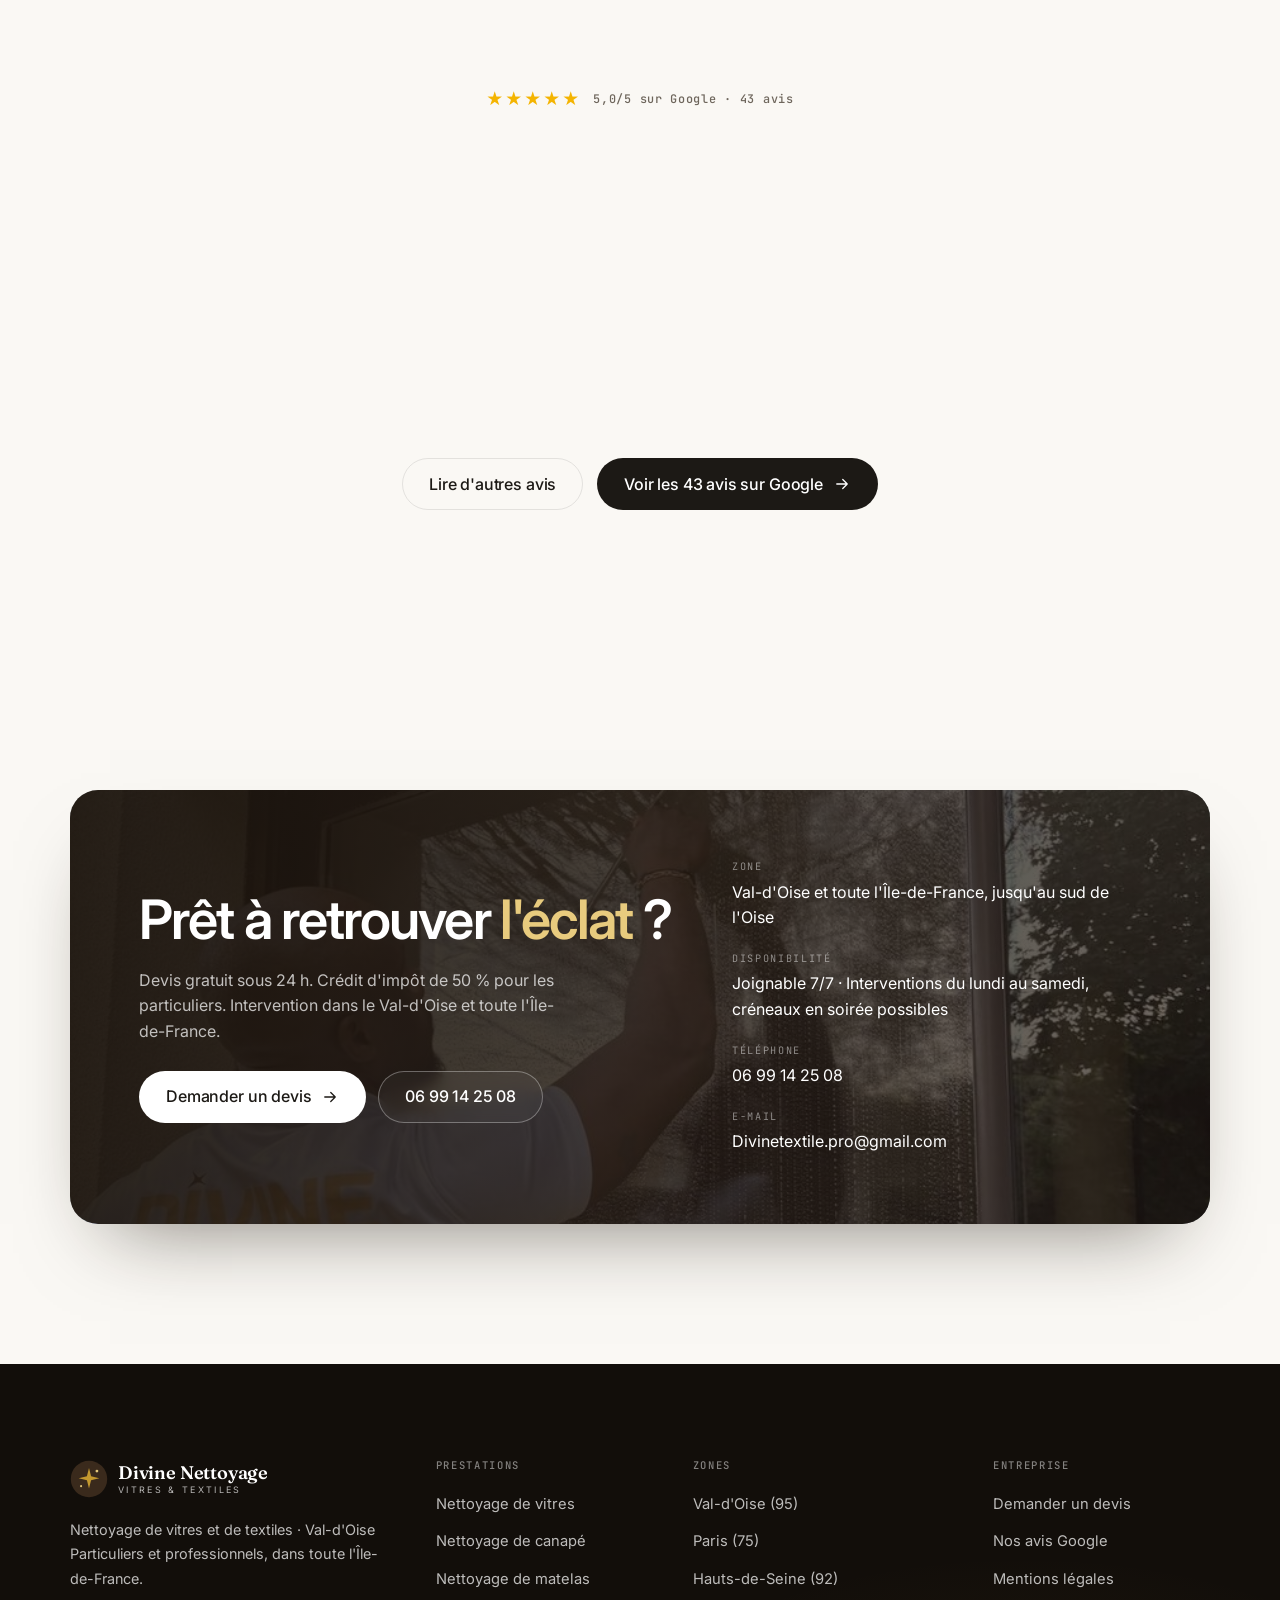
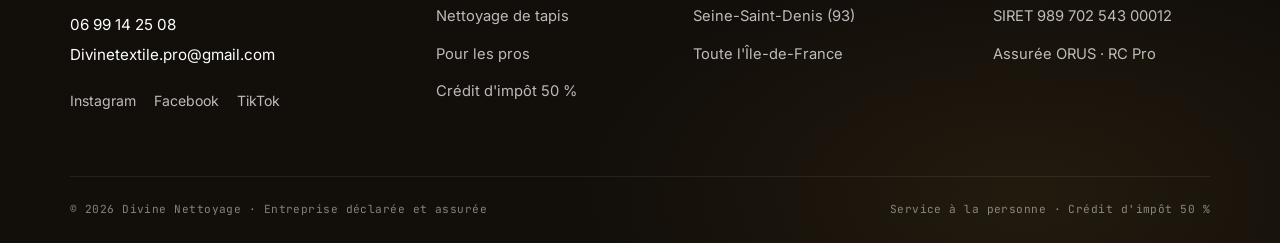
==== commit a33a0802: "SIRET 00012 et séchage 6 à 12 h Co-Authored-By: Claude Opus 5.5 <noreply@anthropic.com> Claude-Sessi" ====
--- a/divine-nettoyage/index.html
+++ b/divine-nettoyage/index.html
@@ -234,7 +234,7 @@
       </div>
       <div class="fcol"><h4>Prestations</h4><ul><li><a href="nettoyage-vitres.html">Nettoyage de vitres</a></li><li><a href="nettoyage-canape.html">Nettoyage de canapé</a></li><li><a href="nettoyage-matelas.html">Nettoyage de matelas</a></li><li><a href="nettoyage-tapis.html">Nettoyage de tapis</a></li><li><a href="professionnels.html">Pour les pros</a></li><li><a href="credit-impot.html">Crédit d'impôt 50 %</a></li></ul></div>
       <div class="fcol"><h4>Zones</h4><ul><li><a href="zones.html">Val-d'Oise (95)</a></li><li><a href="zones.html">Paris (75)</a></li><li><a href="zones.html">Hauts-de-Seine (92)</a></li><li><a href="zones.html">Seine-Saint-Denis (93)</a></li><li><a href="zones.html">Toute l'Île-de-France</a></li></ul></div>
-      <div class="fcol"><h4>Entreprise</h4><ul><li><a href="devis.html">Demander un devis</a></li><li><a href="https://share.google/4LWD04qh5UaOUdYKN" target="_blank" rel="noopener">Nos avis Google</a></li><li><a href="mentions-legales.html">Mentions légales</a></li><li><span>SIRET 989 702 543 00020</span></li><li><span>Assurée ORUS · RC Pro</span></li></ul></div>
+      <div class="fcol"><h4>Entreprise</h4><ul><li><a href="devis.html">Demander un devis</a></li><li><a href="https://share.google/4LWD04qh5UaOUdYKN" target="_blank" rel="noopener">Nos avis Google</a></li><li><a href="mentions-legales.html">Mentions légales</a></li><li><span>SIRET 989 702 543 00012</span></li><li><span>Assurée ORUS · RC Pro</span></li></ul></div>
     </div>
   </div>
   <div class="wrap"><div class="fbottom"><span>© <span class="yr">2026</span> Divine Nettoyage · Entreprise déclarée et assurée</span><span>Service à la personne · Crédit d'impôt 50 %</span></div></div>
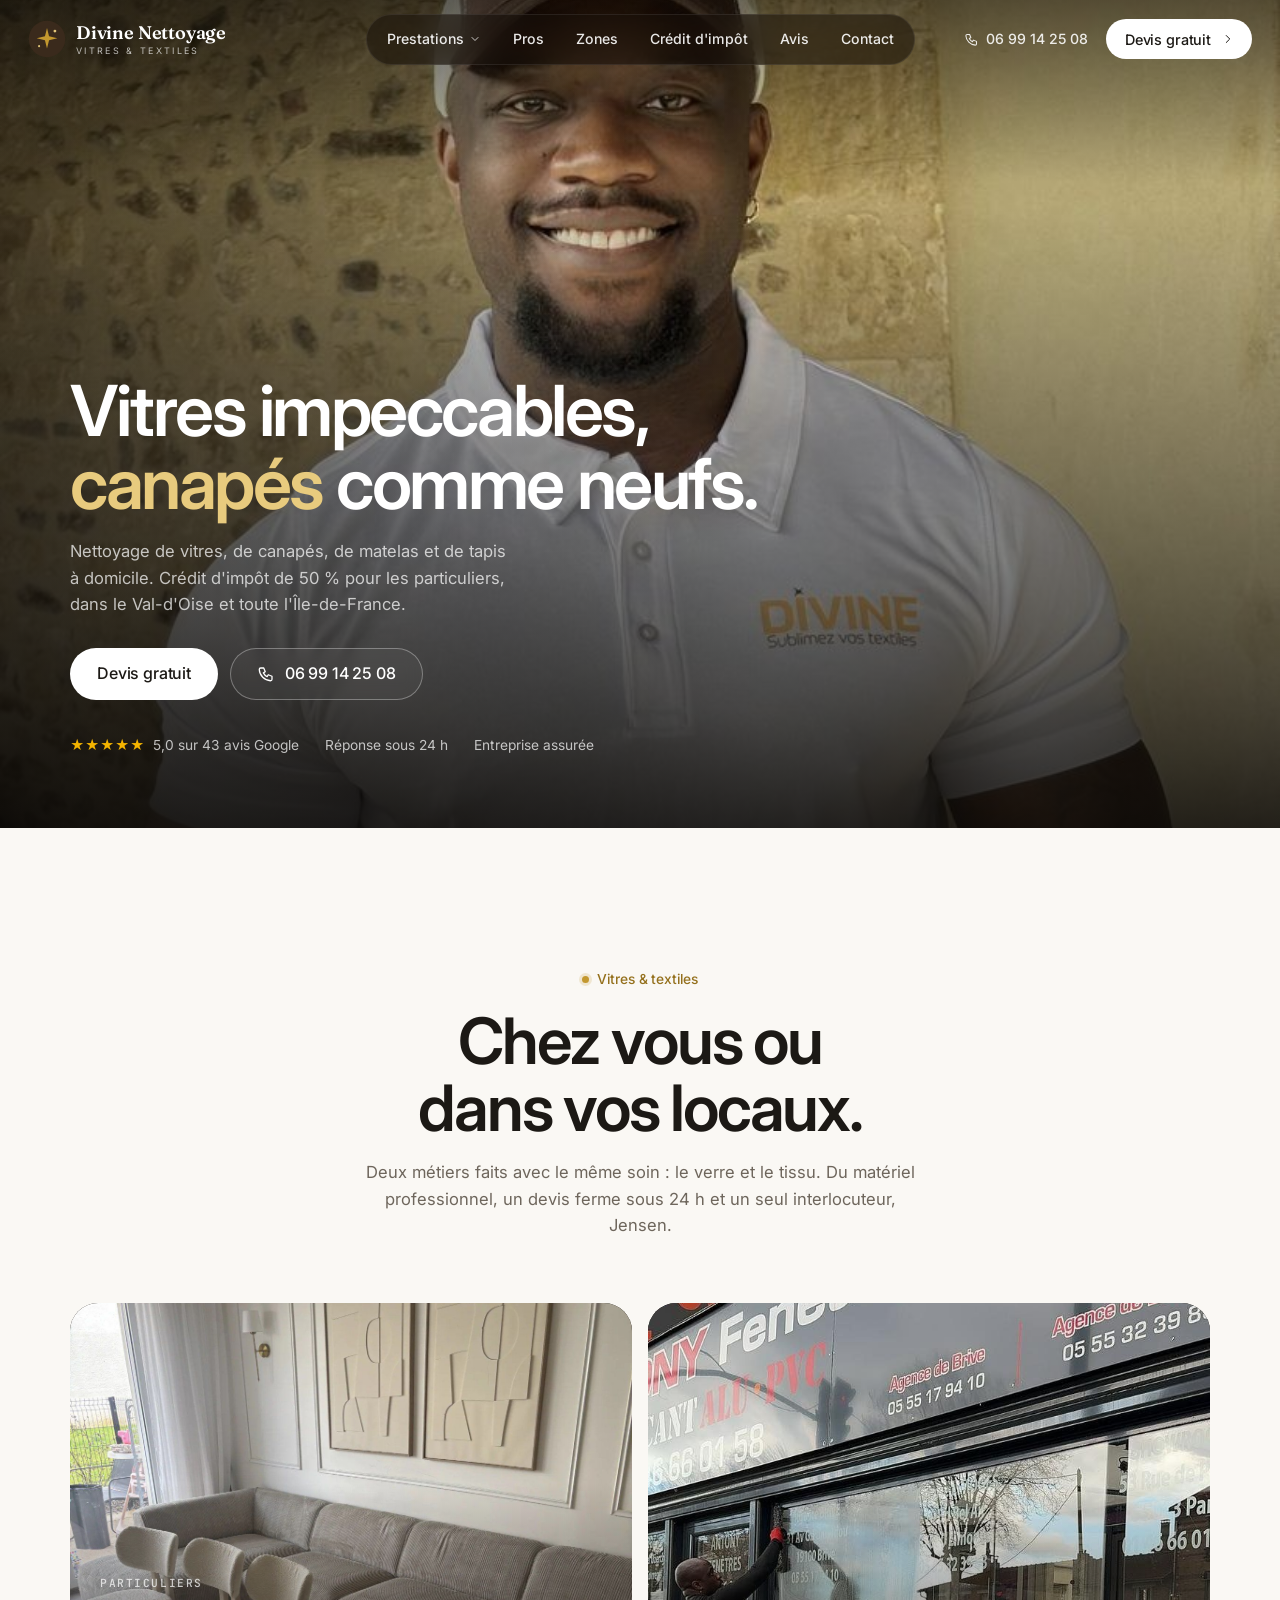
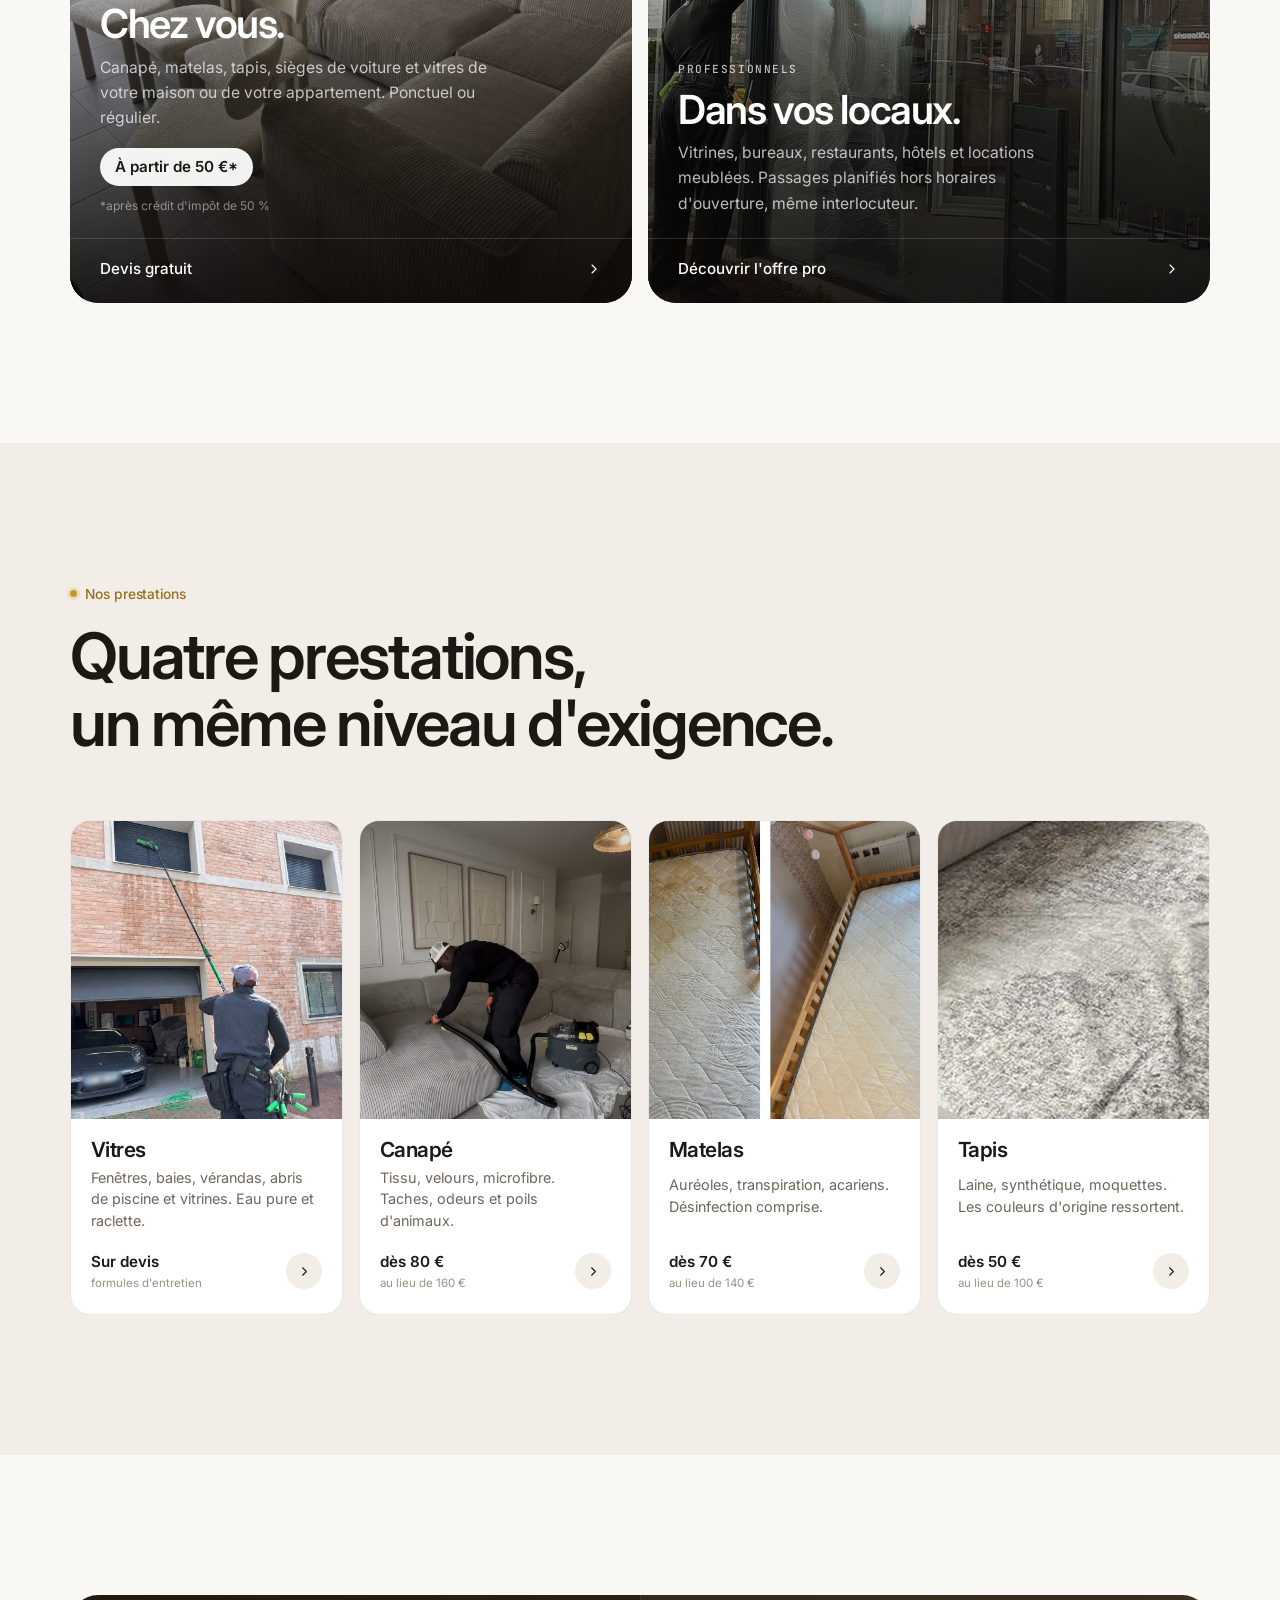
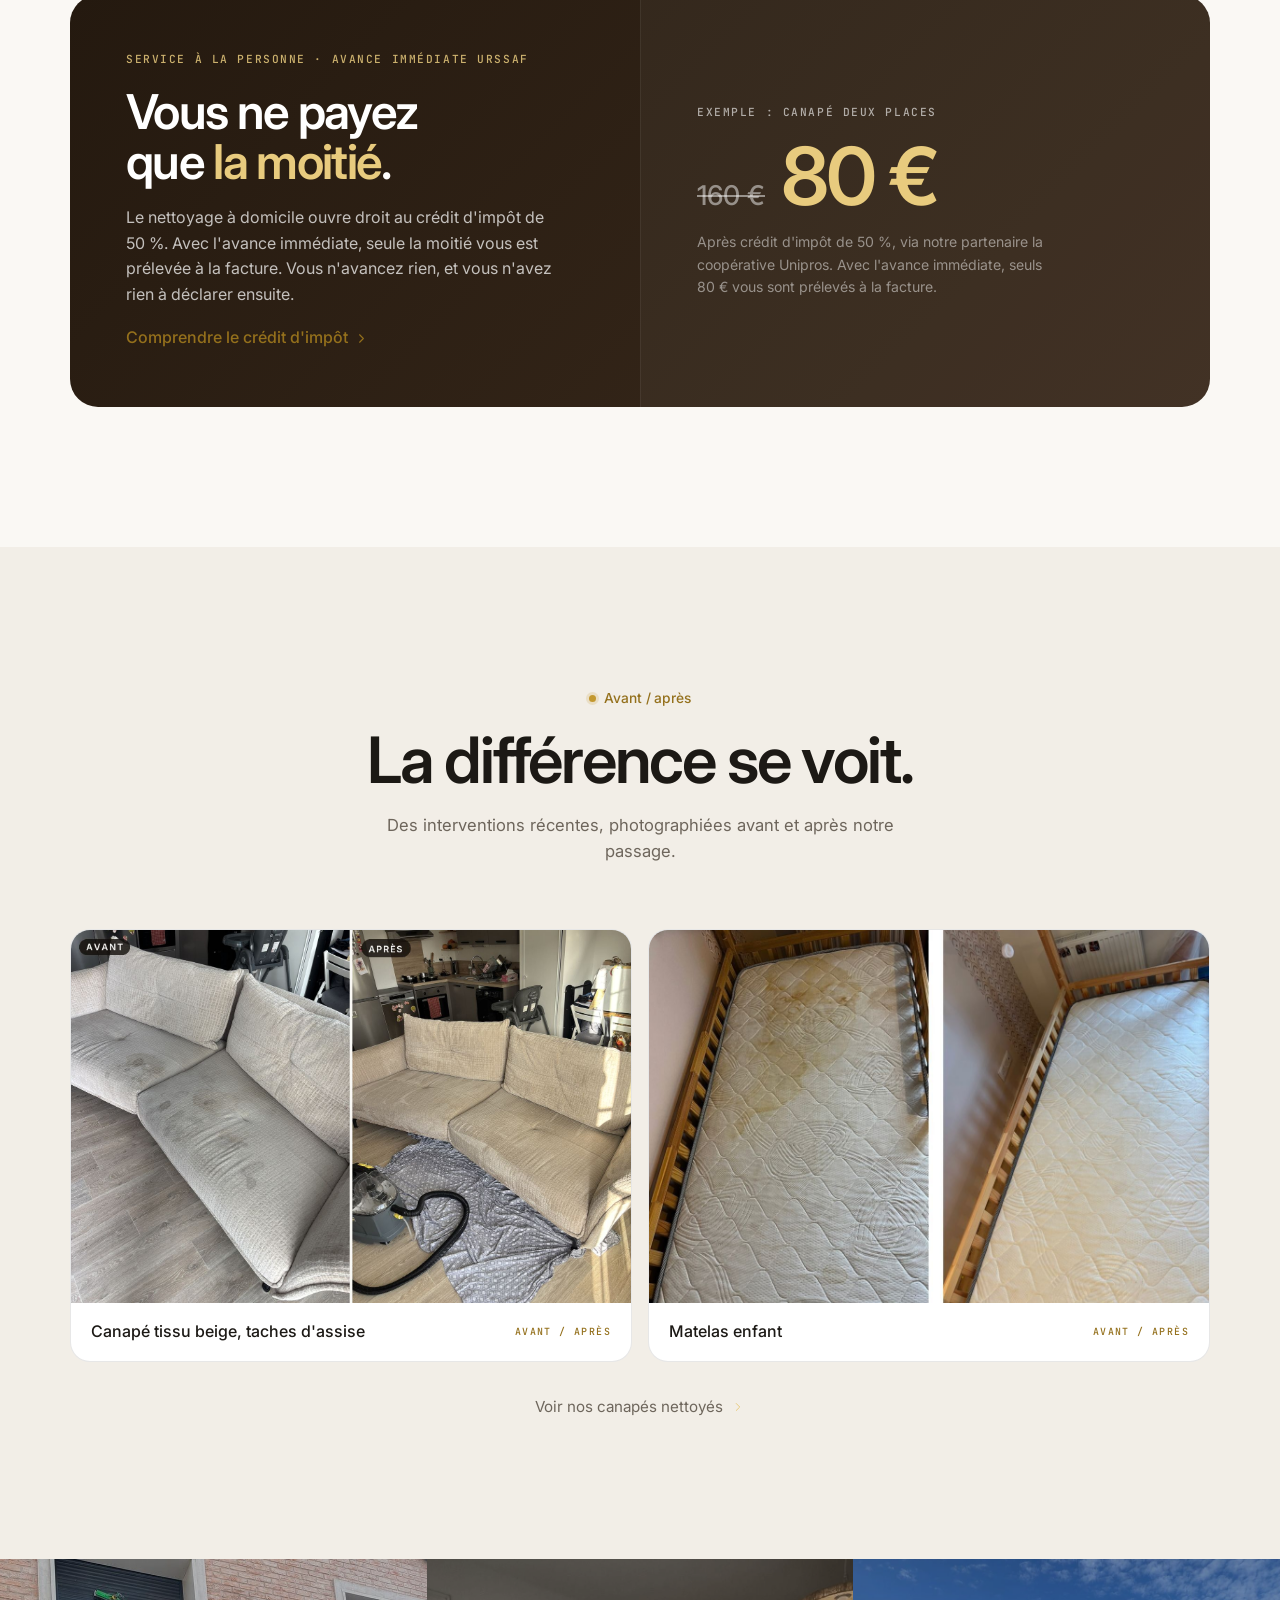
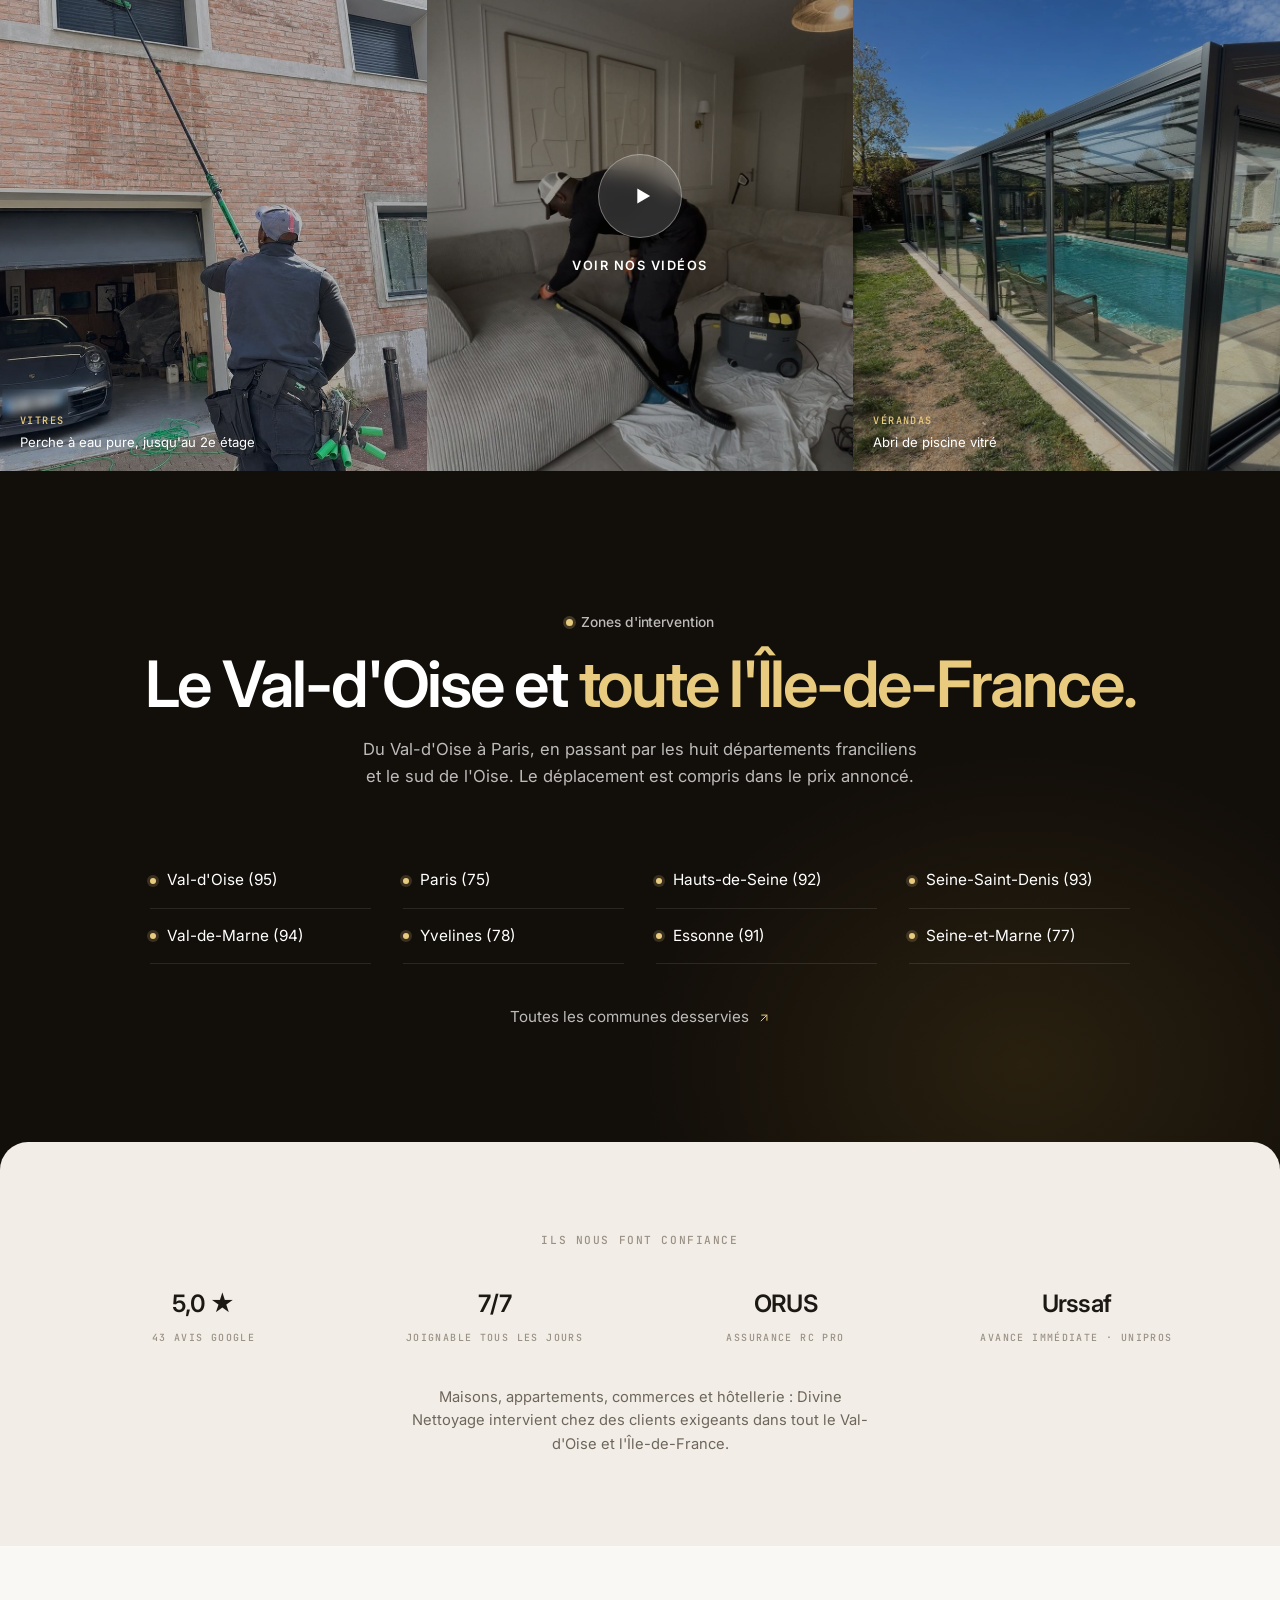
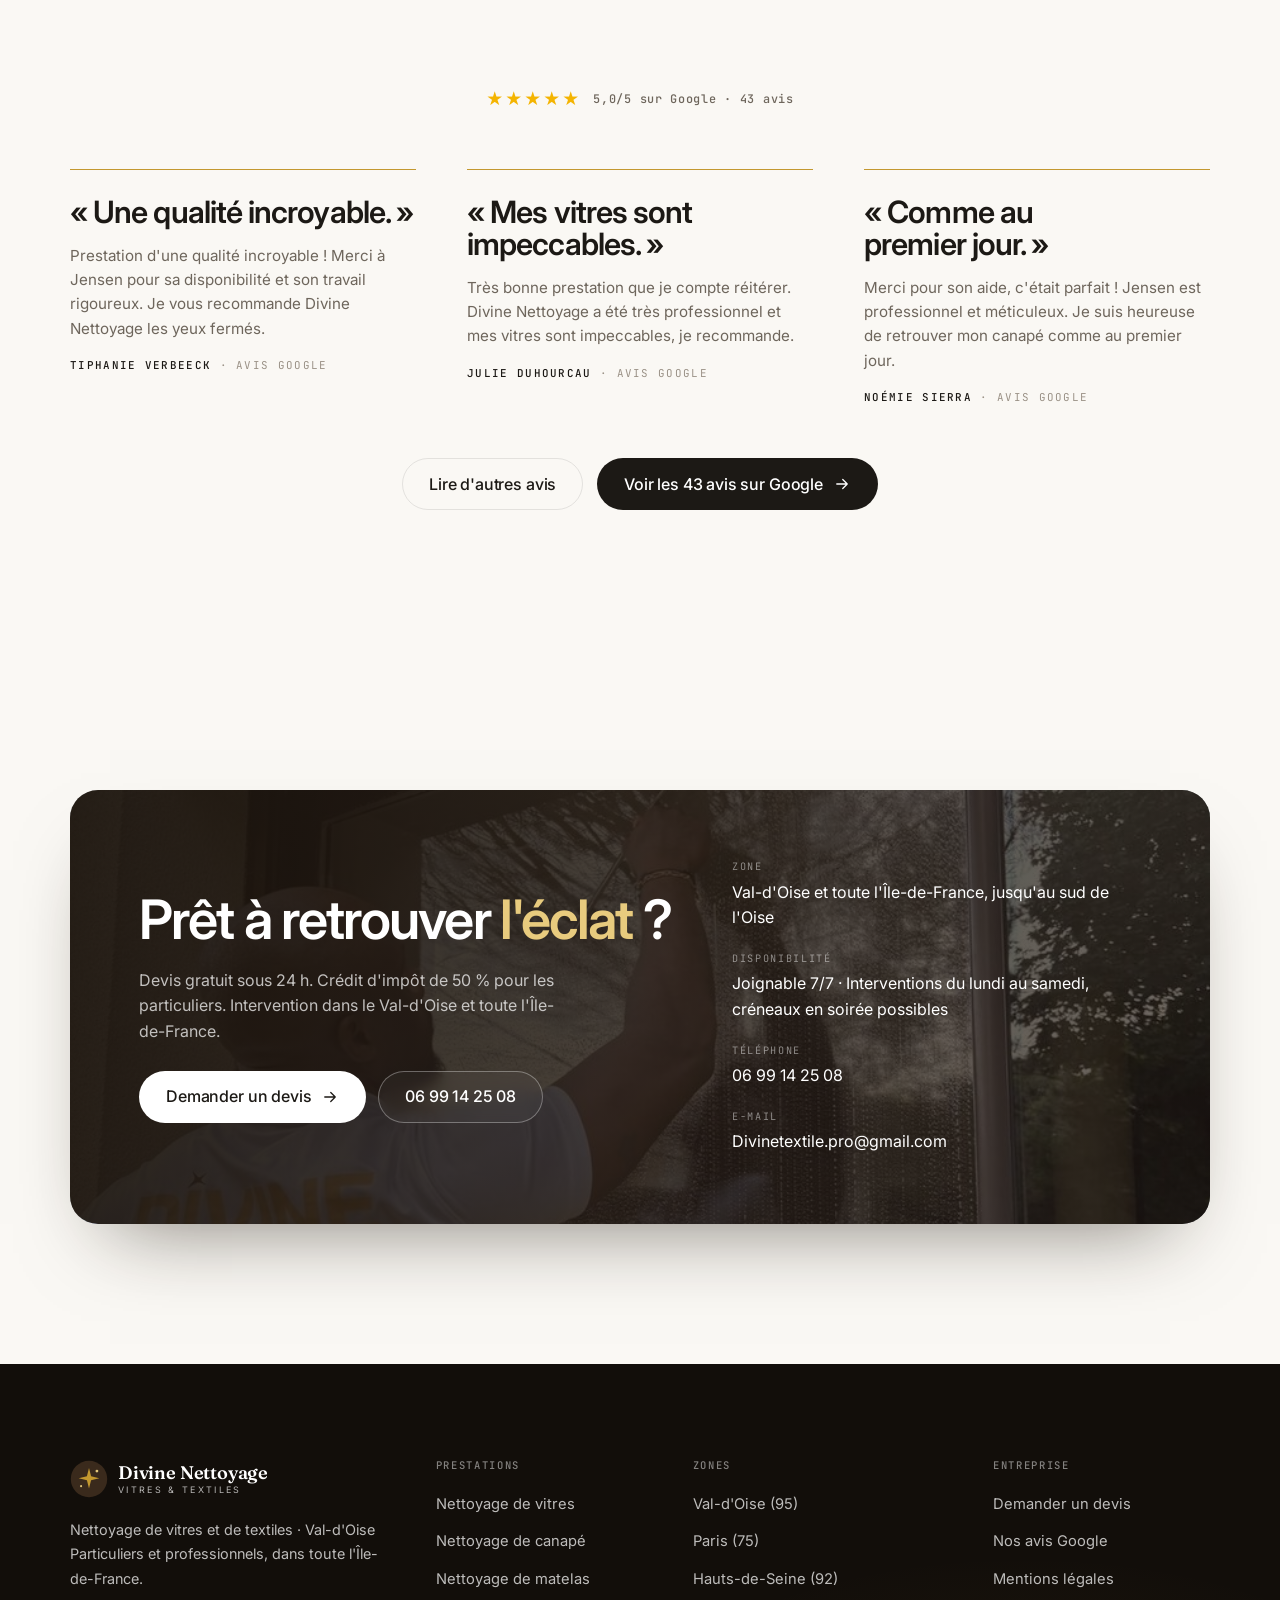
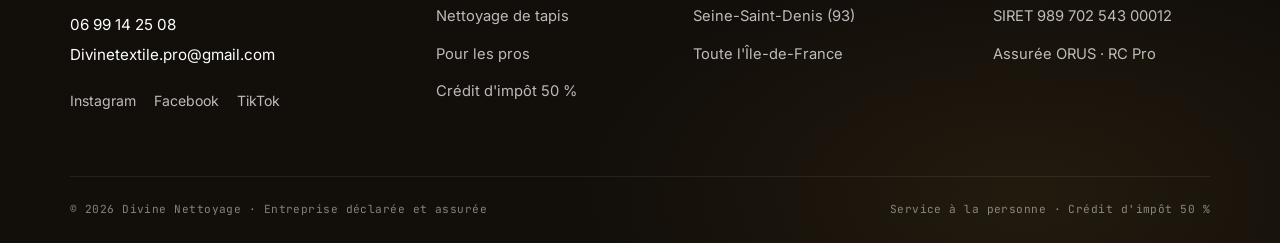
==== commit 46c1d30a: "Page Tapis : plus de photo de canapé Co-Authored-By: Claude Opus 5.5 <noreply@anthropic.com> Claude-" ====
--- a/divine-nettoyage/index.html
+++ b/divine-nettoyage/index.html
@@ -123,7 +123,7 @@
       <a class="scard reveal" href="nettoyage-matelas.html"><div class="ph"><img src="images/avant-apres-matelas.jpg" alt="Matelas taché avant et après nettoyage" loading="lazy" style="object-position:70% 50%"></div>
         <div class="tx"><h3>Matelas</h3><p>Auréoles, transpiration, acariens. Désinfection comprise.</p>
         <div class="row"><span class="from">dès 70 €<small>au lieu de 140 €</small></span><span class="go"><svg viewBox="0 0 24 24" fill="none" stroke="currentColor" stroke-width="1.7" stroke-linecap="round" stroke-linejoin="round" aria-hidden="true"><path d="M9 6l6 6-6 6"/></svg></span></div></div></a>
-      <a class="scard reveal" href="nettoyage-tapis.html"><div class="ph"><img src="images/canape-modulable.jpg" alt="Canapé modulable et tapis clair après nettoyage" loading="lazy"></div>
+      <a class="scard reveal" href="nettoyage-tapis.html"><div class="ph"><img src="images/tapis-detail.jpg" alt="Tapis à motifs gris après nettoyage" loading="lazy"></div>
         <div class="tx"><h3>Tapis</h3><p>Laine, synthétique, moquettes. Les couleurs d'origine ressortent.</p>
         <div class="row"><span class="from">dès 50 €<small>au lieu de 100 €</small></span><span class="go"><svg viewBox="0 0 24 24" fill="none" stroke="currentColor" stroke-width="1.7" stroke-linecap="round" stroke-linejoin="round" aria-hidden="true"><path d="M9 6l6 6-6 6"/></svg></span></div></div></a>
     </div>
--- a/divine-nettoyage/assets/style.css
+++ b/divine-nettoyage/assets/style.css
@@ -566,3 +566,10 @@
 .legal p{ color:var(--ink-2); }
 .legal p + p{ margin-top:10px; }
 .legal a{ color:var(--gold-ink); text-decoration:underline; text-underline-offset:3px; }
+
+/* ouverture sans photo (page Tapis, en attendant une vraie photo) */
+.hero.no-photo{ background:
+  radial-gradient(60% 80% at 85% 20%, rgba(195,152,47,.28), transparent 70%),
+  radial-gradient(50% 60% at 10% 100%, rgba(195,152,47,.14), transparent 70%),
+  linear-gradient(160deg, #2A1E14 0%, #120E0A 70%); }
+.hero.no-photo::after{ display:none; }
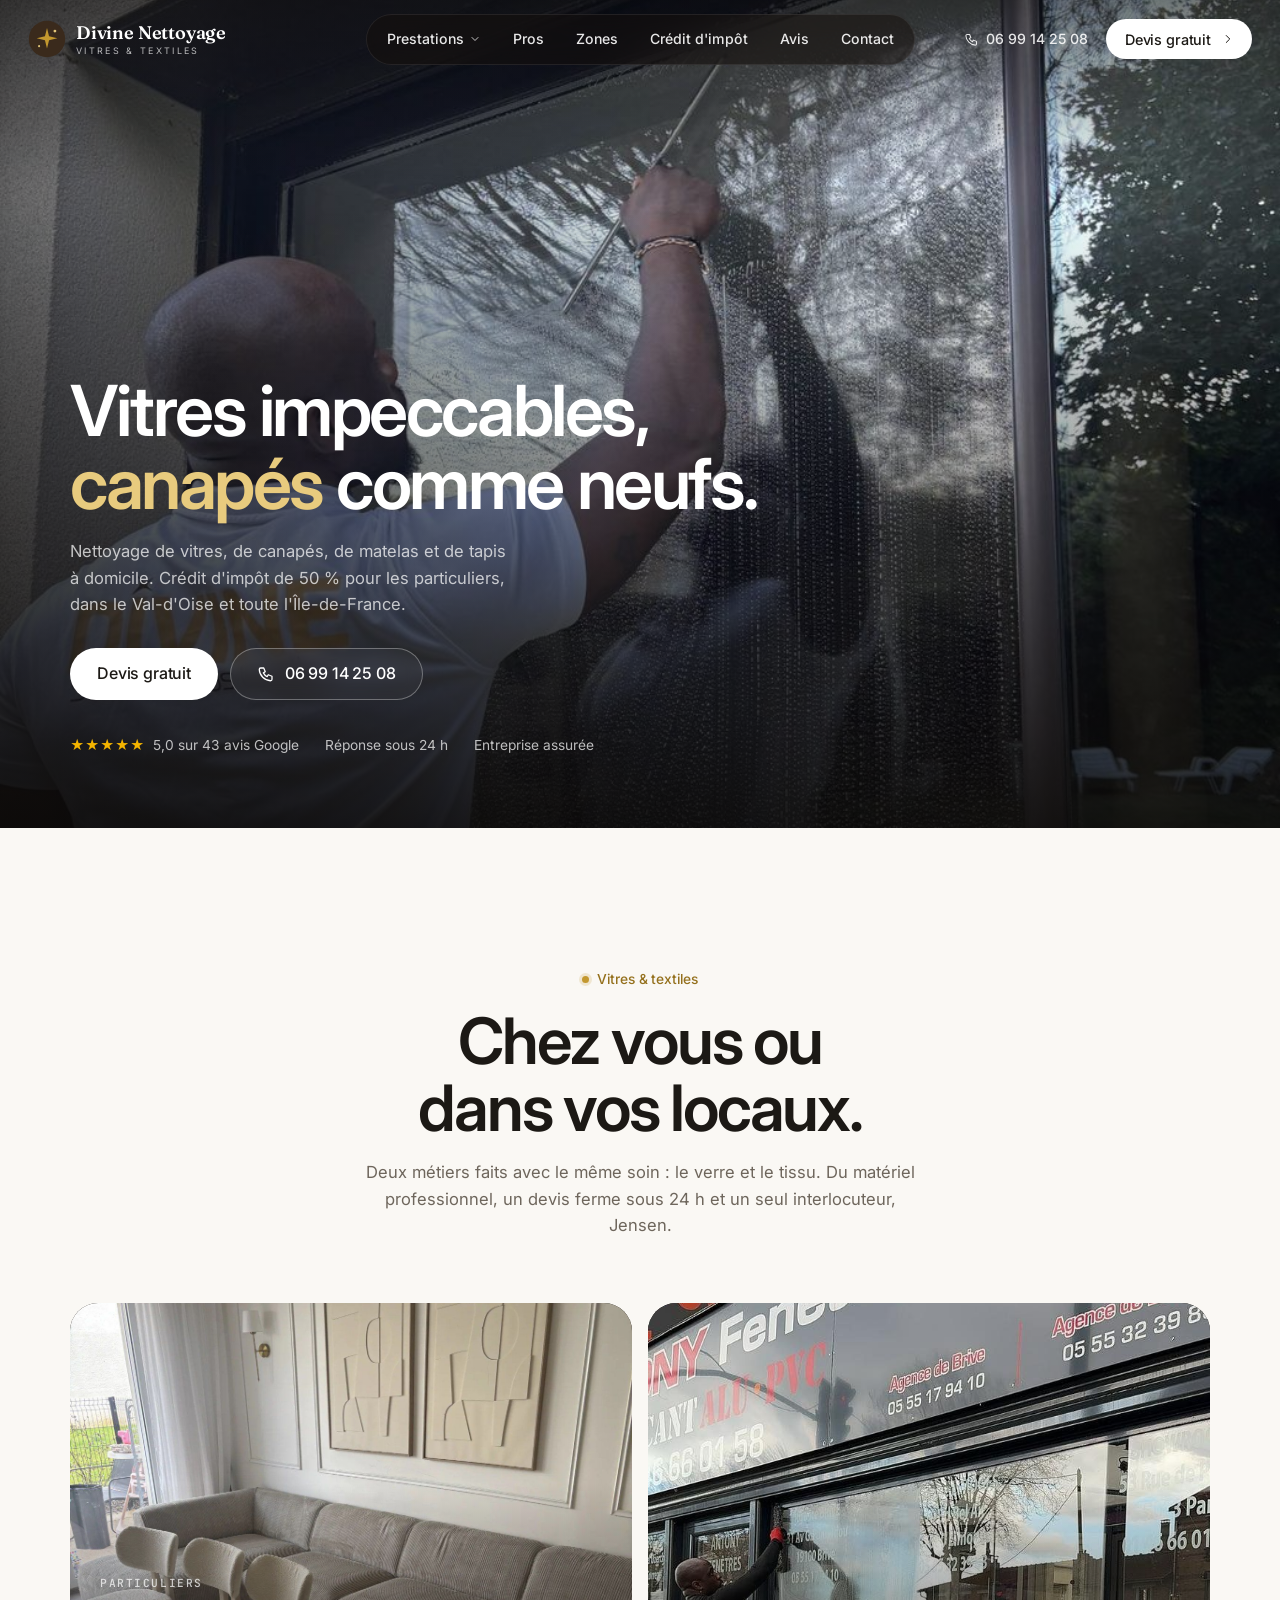
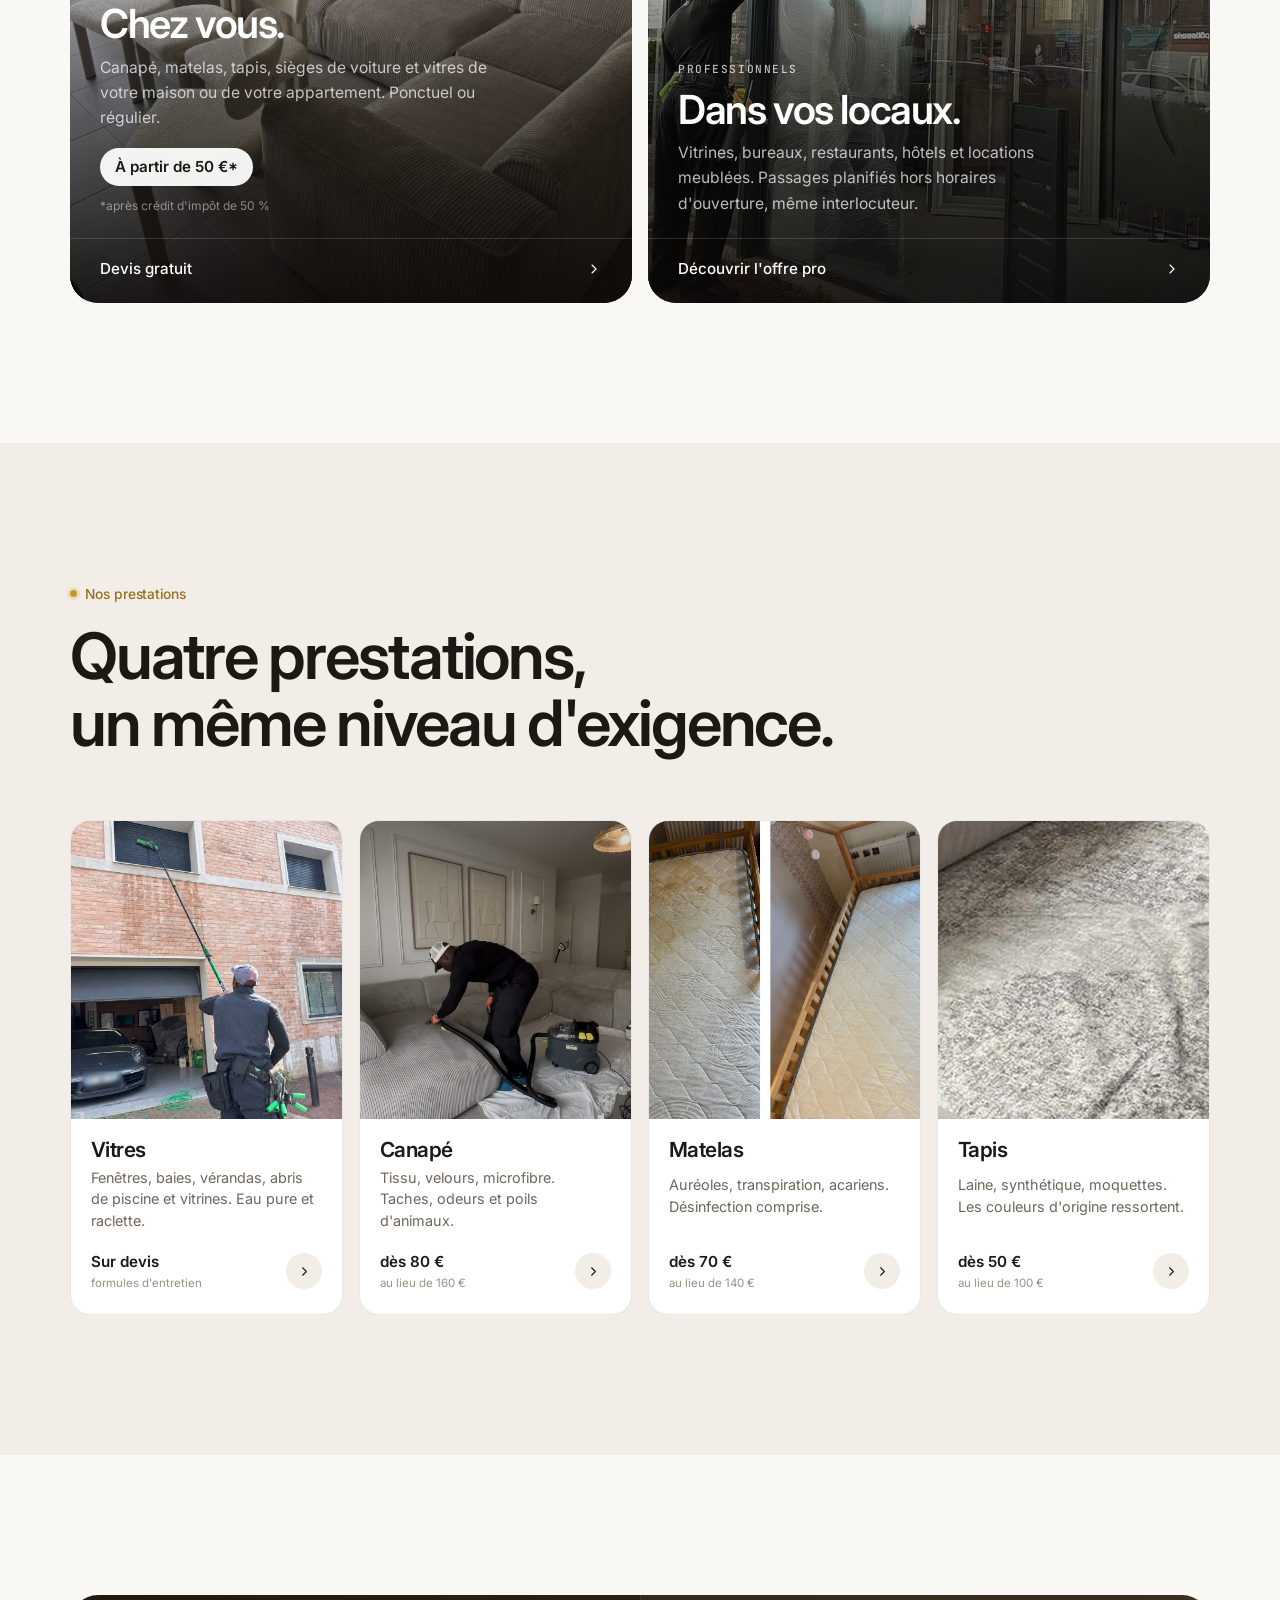
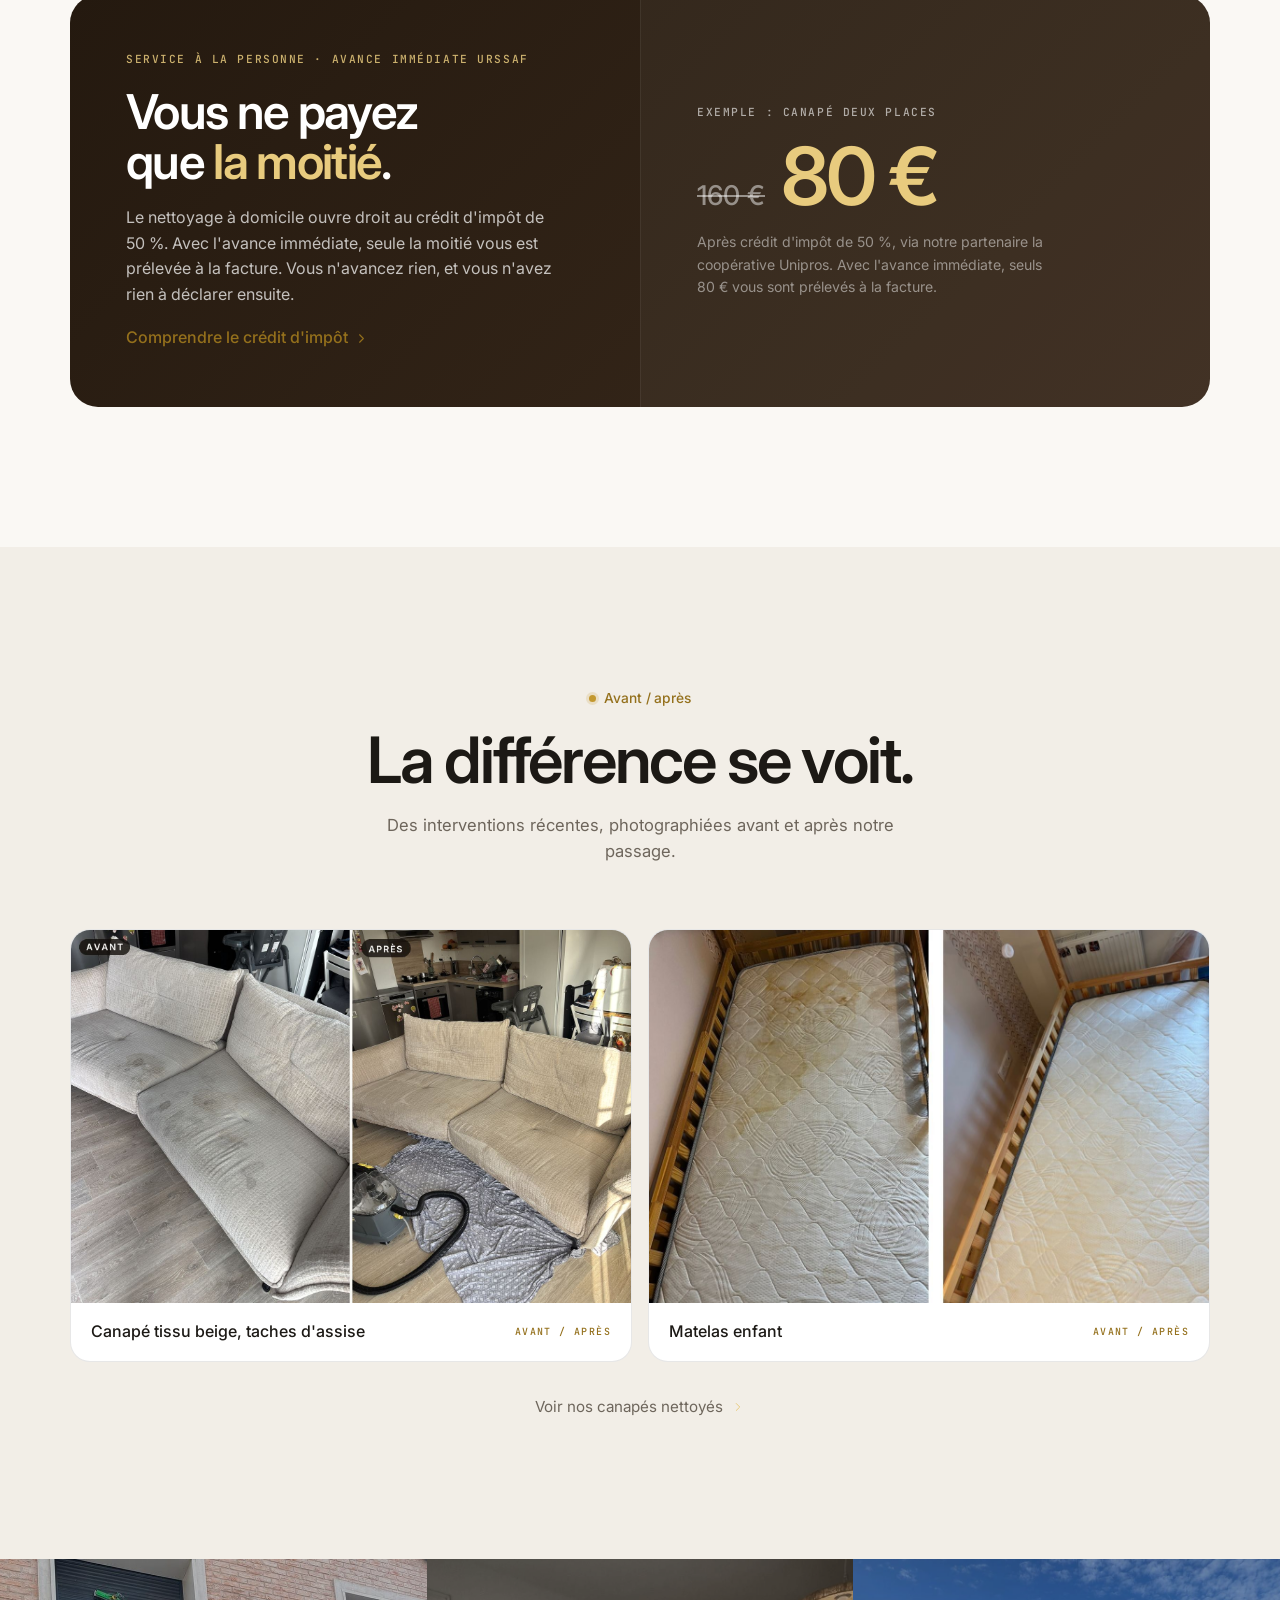
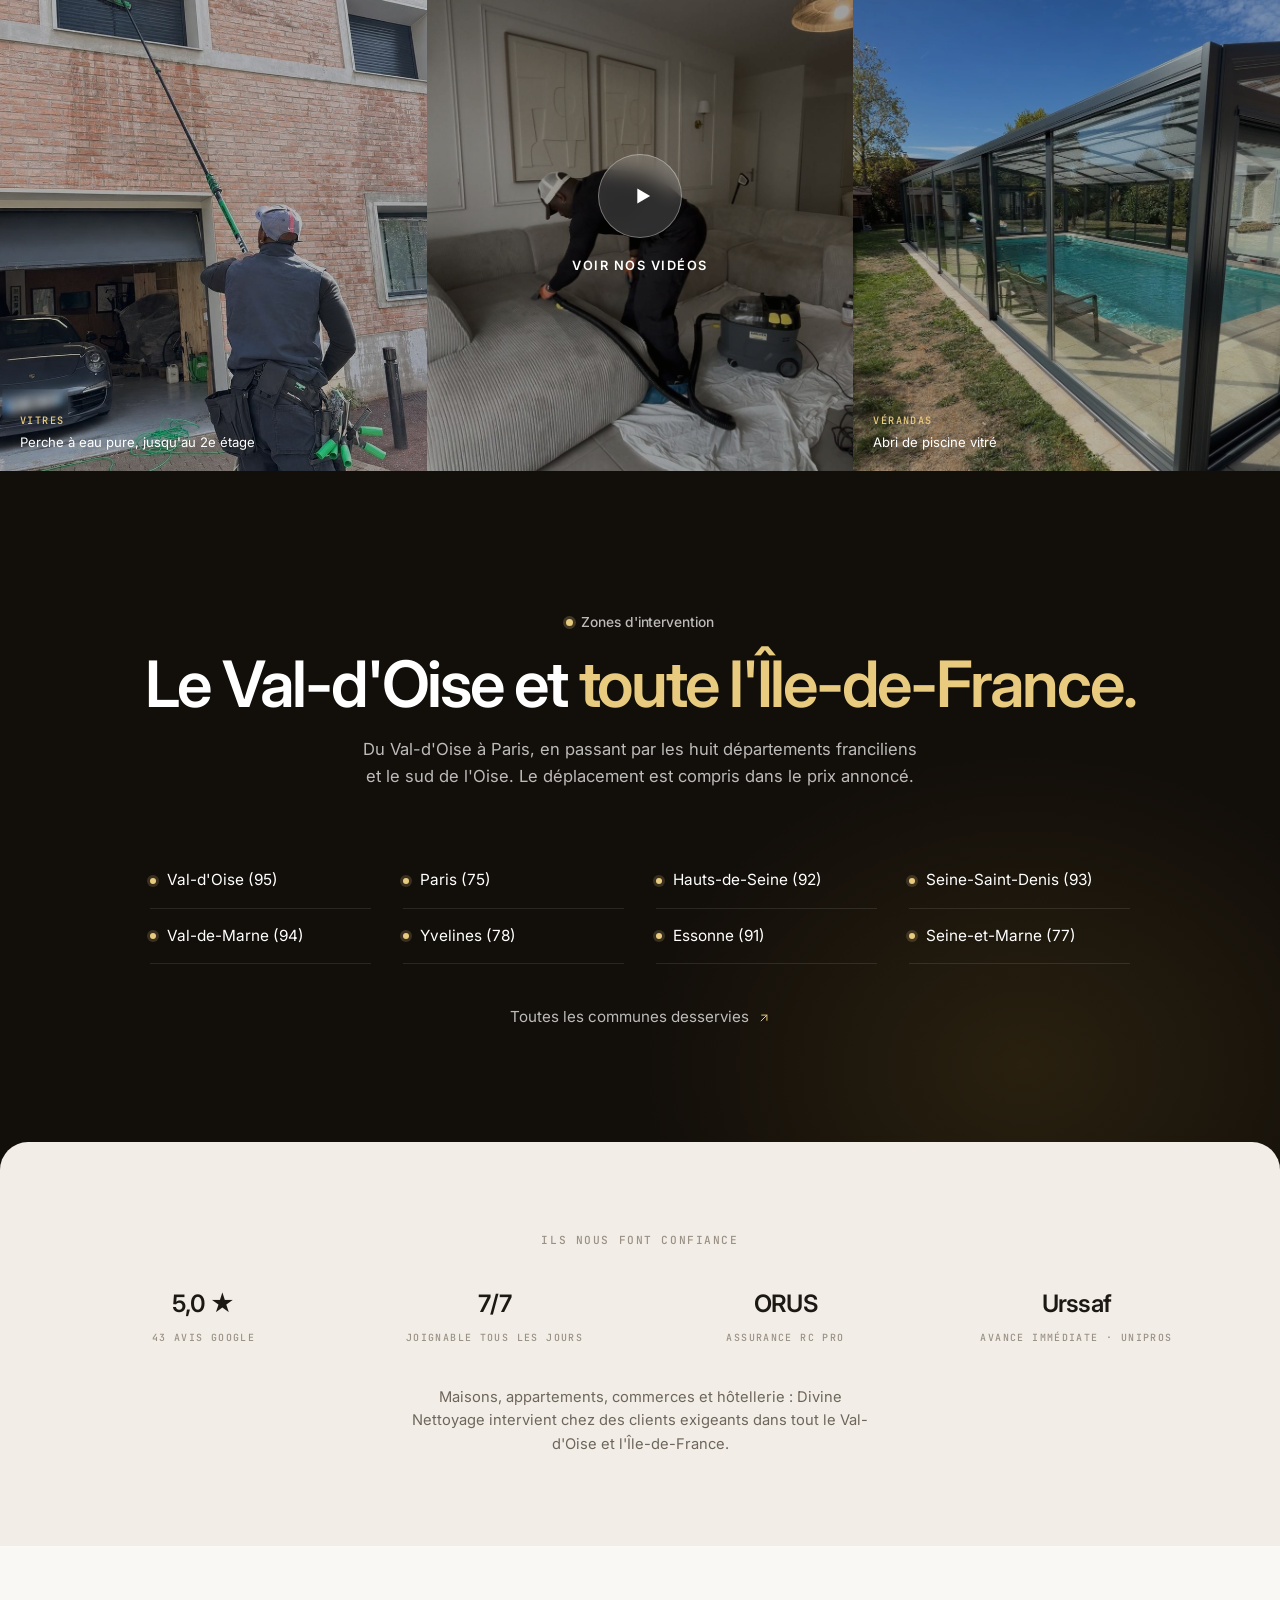
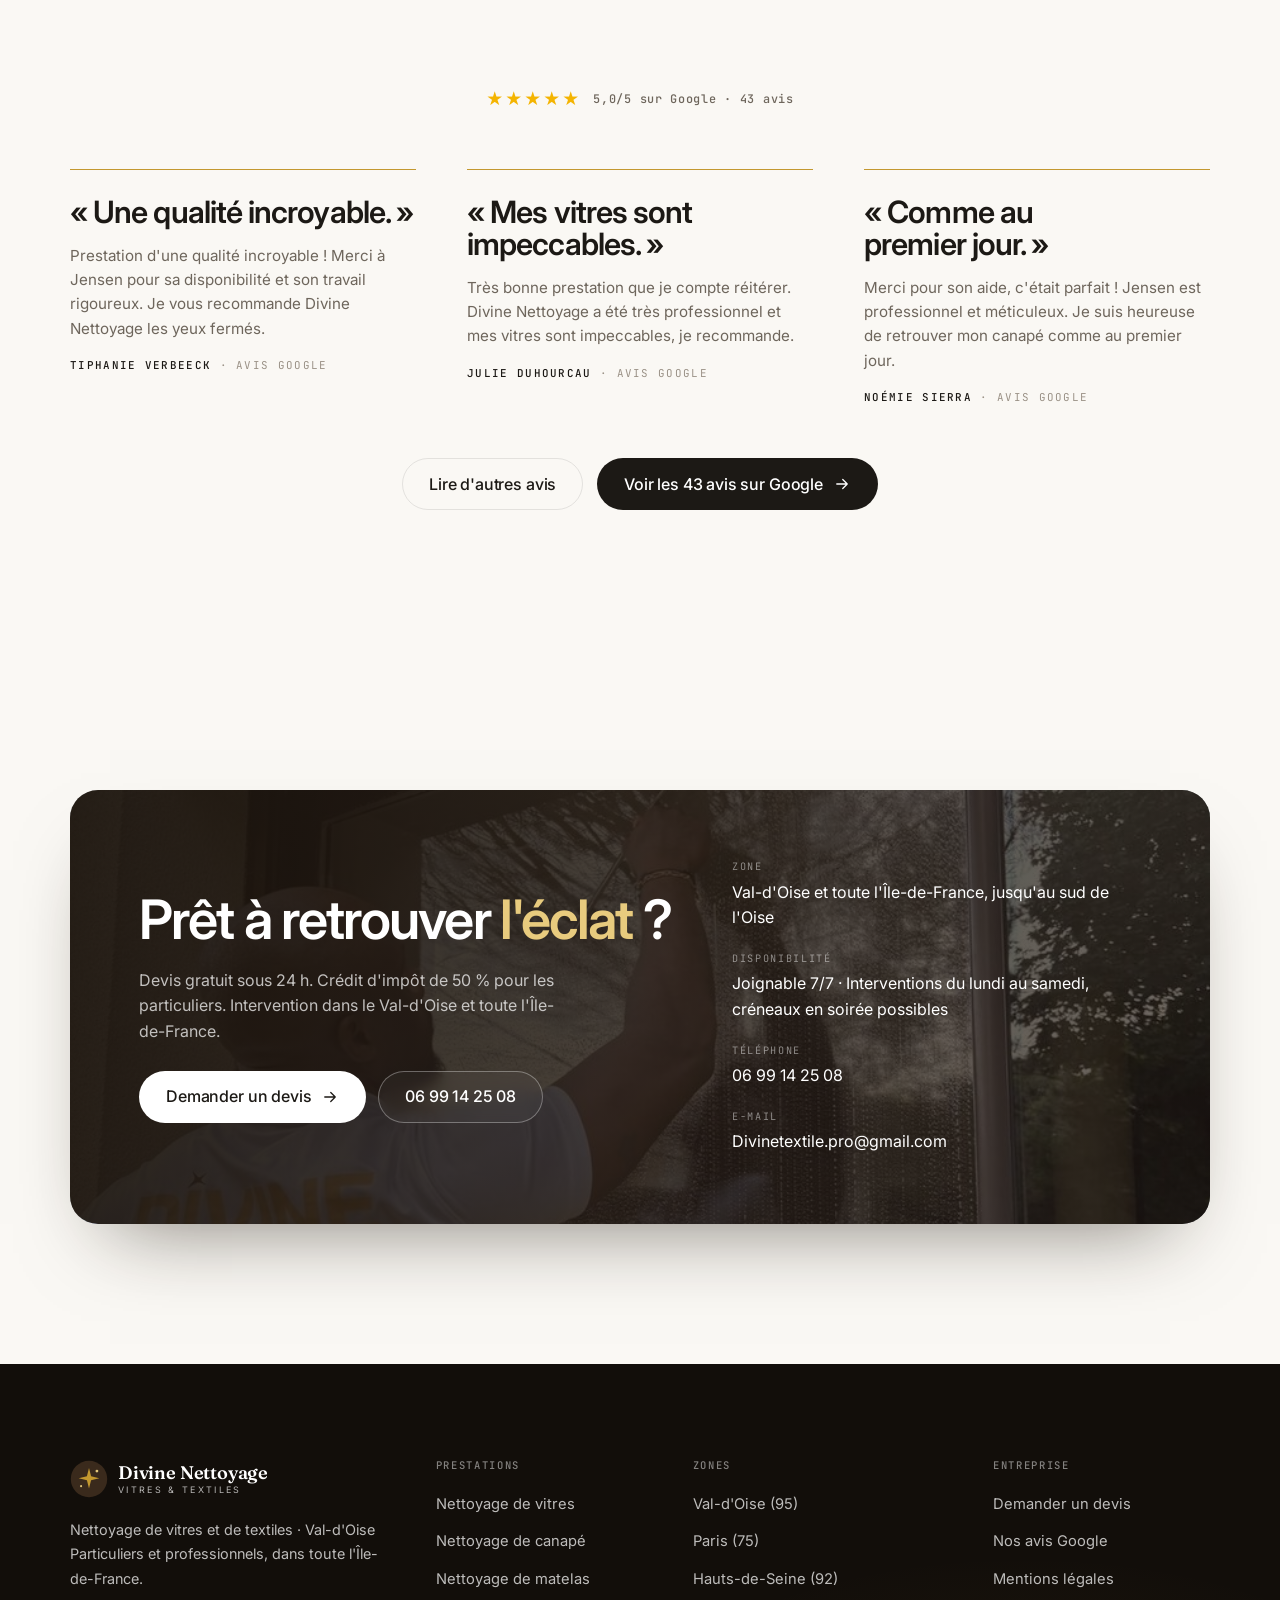
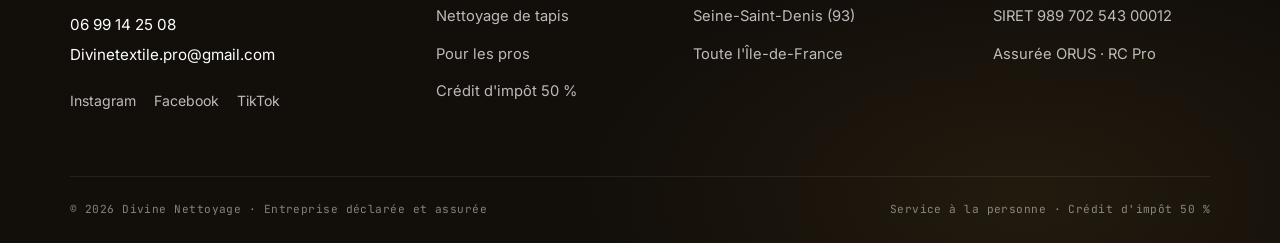
==== commit 69628006: "Mentions légales : retrait de l'adresse de la base d'intervention Co-Authored-By: Claude Opus 5.5 <n" ====
--- a/divine-nettoyage/index.html
+++ b/divine-nettoyage/index.html
@@ -27,7 +27,7 @@
 <link rel="stylesheet" href="https://fonts.googleapis.com/css2?family=Inter:wght@400;500;600;700&family=JetBrains+Mono:wght@400;500&family=Fraunces:opsz,wght@9..144,600&display=swap">
 <link rel="stylesheet" href="assets/style.css">
 
-<script type="application/ld+json">{"@context": "https://schema.org", "@type": "HomeAndConstructionBusiness", "@id": "https://divinenettoyage.fr/#entreprise", "name": "Divine Nettoyage", "description": "Nettoyage de textiles d'ameublement (canapés, matelas, tapis, sièges de voiture) par injection-extraction et lavage de vitres, à domicile et pour les professionnels, en Val-d'Oise et dans toute l'Île-de-France.", "url": "https://divinenettoyage.fr/", "email": "Divinetextile.pro@gmail.com", "telephone": "+33699142508", "image": "https://divinenettoyage.fr/images/partage.jpg", "logo": "https://divinenettoyage.fr/images/icon-512.png", "priceRange": "€€", "currenciesAccepted": "EUR", "paymentAccepted": "Carte bancaire, virement, espèces", "address": {"@type": "PostalAddress", "addressLocality": "Ronquerolles", "postalCode": "95340", "addressRegion": "Île-de-France", "addressCountry": "FR"}, "areaServed": [{"@type": "AdministrativeArea", "name": "Val-d'Oise (95)"}, {"@type": "AdministrativeArea", "name": "Paris (75)"}, {"@type": "AdministrativeArea", "name": "Hauts-de-Seine (92)"}, {"@type": "AdministrativeArea", "name": "Seine-Saint-Denis (93)"}, {"@type": "AdministrativeArea", "name": "Val-de-Marne (94)"}, {"@type": "AdministrativeArea", "name": "Yvelines (78)"}, {"@type": "AdministrativeArea", "name": "Essonne (91)"}, {"@type": "AdministrativeArea", "name": "Seine-et-Marne (77)"}], "aggregateRating": {"@type": "AggregateRating", "ratingValue": "5.0", "reviewCount": "43"}, "sameAs": ["https://www.instagram.com/divinenettoyage", "https://www.facebook.com/share/1EhrKePbFw/", "https://www.tiktok.com/@divinetextile"]}</script>
+<script type="application/ld+json">{"@context": "https://schema.org", "@type": "HomeAndConstructionBusiness", "@id": "https://divinenettoyage.fr/#entreprise", "name": "Divine Nettoyage", "description": "Nettoyage de textiles d'ameublement (canapés, matelas, tapis, sièges de voiture) par injection-extraction et lavage de vitres, à domicile et pour les professionnels, en Val-d'Oise et dans toute l'Île-de-France.", "url": "https://divinenettoyage.fr/", "email": "Divinetextile.pro@gmail.com", "telephone": "+33699142508", "image": "https://divinenettoyage.fr/images/partage.jpg", "logo": "https://divinenettoyage.fr/images/icon-512.png", "priceRange": "€€", "currenciesAccepted": "EUR", "paymentAccepted": "Carte bancaire, virement, espèces", "address": {"@type": "PostalAddress", "addressRegion": "Île-de-France", "addressCountry": "FR"}, "areaServed": [{"@type": "AdministrativeArea", "name": "Val-d'Oise (95)"}, {"@type": "AdministrativeArea", "name": "Paris (75)"}, {"@type": "AdministrativeArea", "name": "Hauts-de-Seine (92)"}, {"@type": "AdministrativeArea", "name": "Seine-Saint-Denis (93)"}, {"@type": "AdministrativeArea", "name": "Val-de-Marne (94)"}, {"@type": "AdministrativeArea", "name": "Yvelines (78)"}, {"@type": "AdministrativeArea", "name": "Essonne (91)"}, {"@type": "AdministrativeArea", "name": "Seine-et-Marne (77)"}], "aggregateRating": {"@type": "AggregateRating", "ratingValue": "5.0", "reviewCount": "43"}, "sameAs": ["https://www.instagram.com/divinenettoyage", "https://www.facebook.com/share/1EhrKePbFw/", "https://www.tiktok.com/@divinetextile"]}</script>
 </head>
 <body>
 
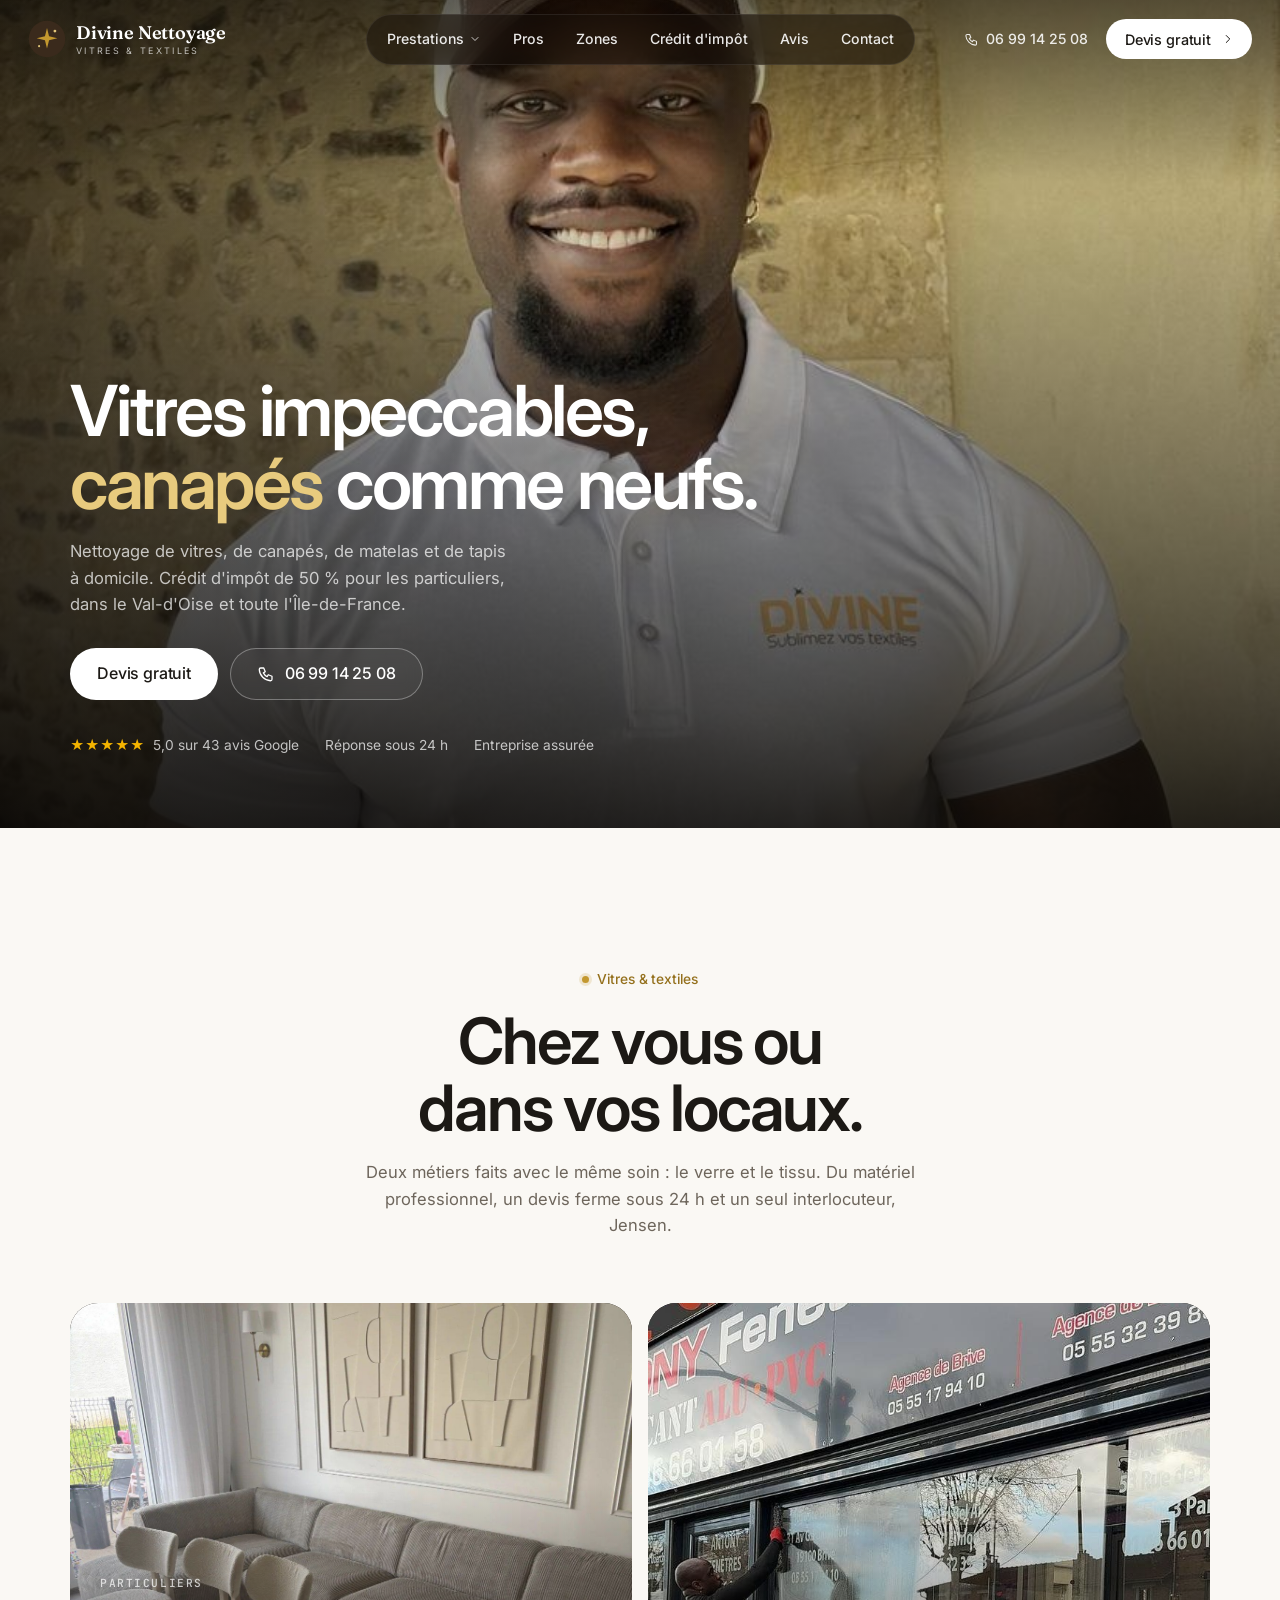
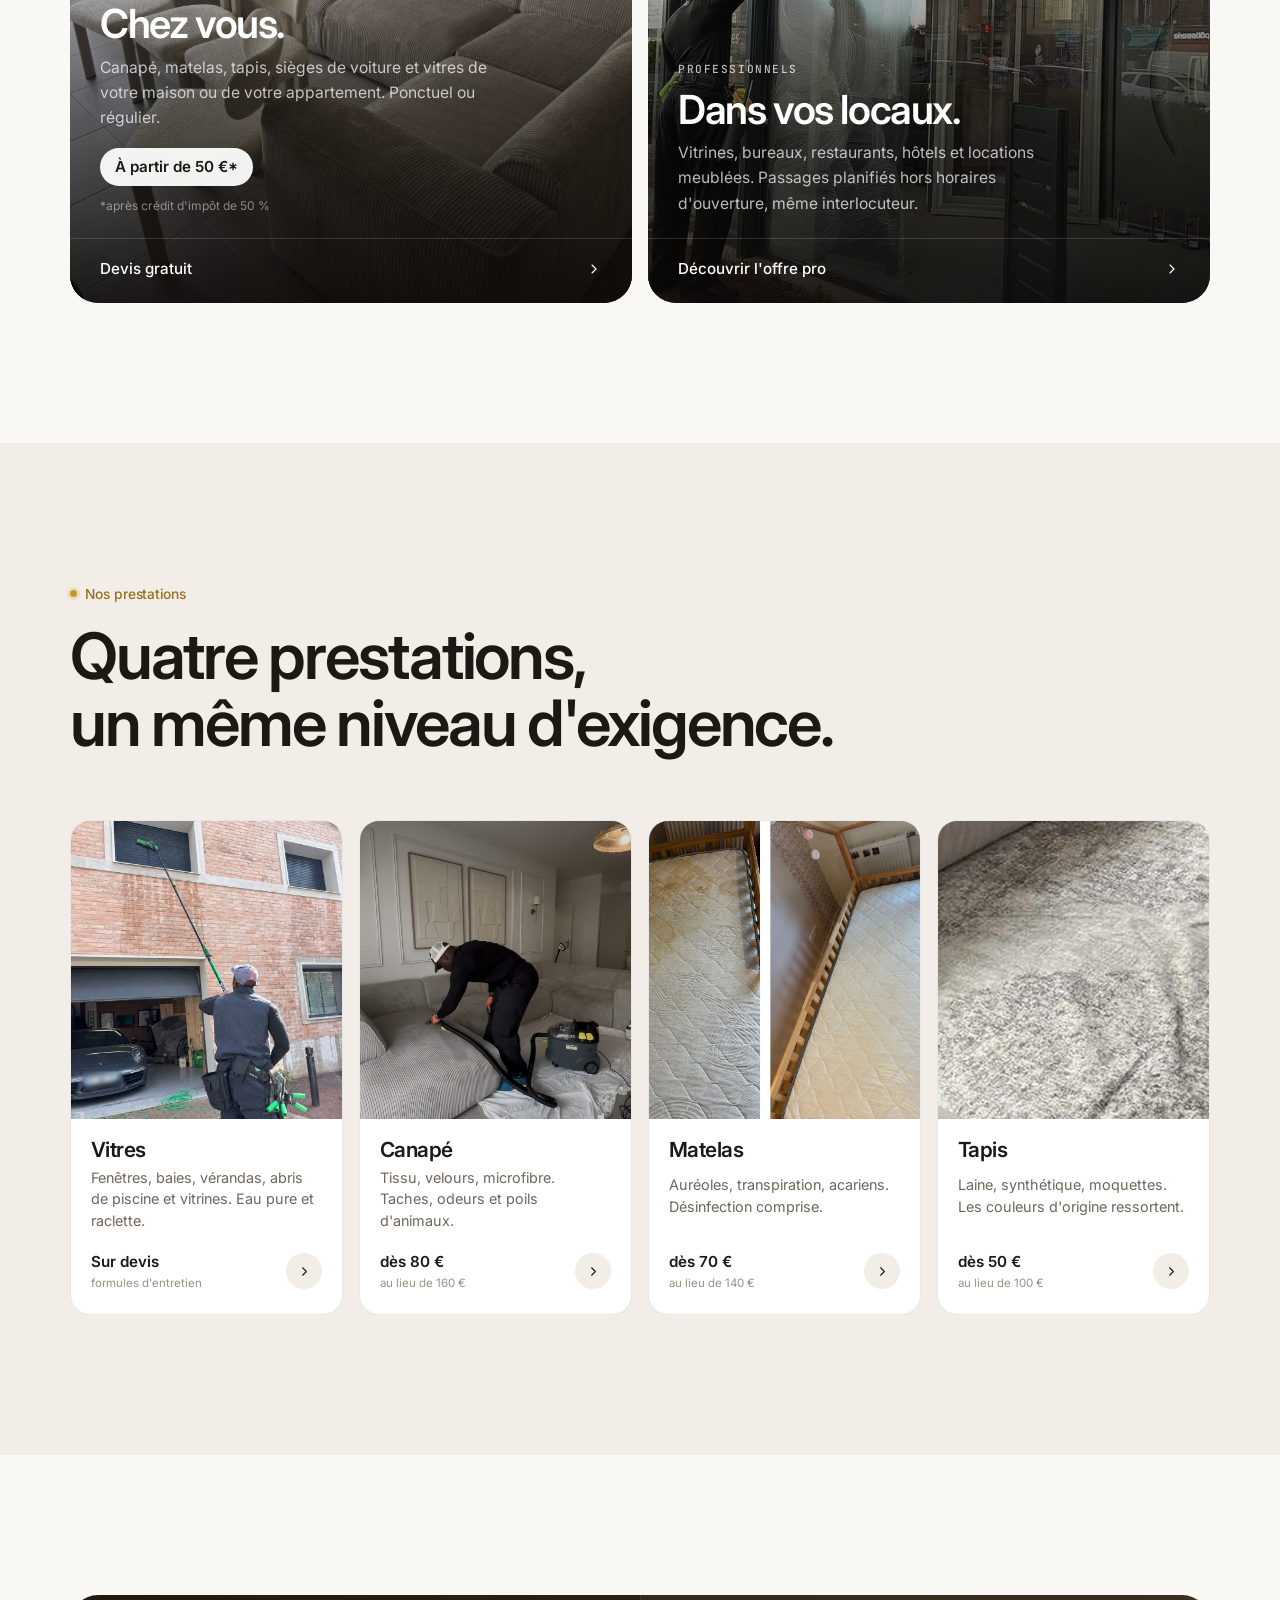
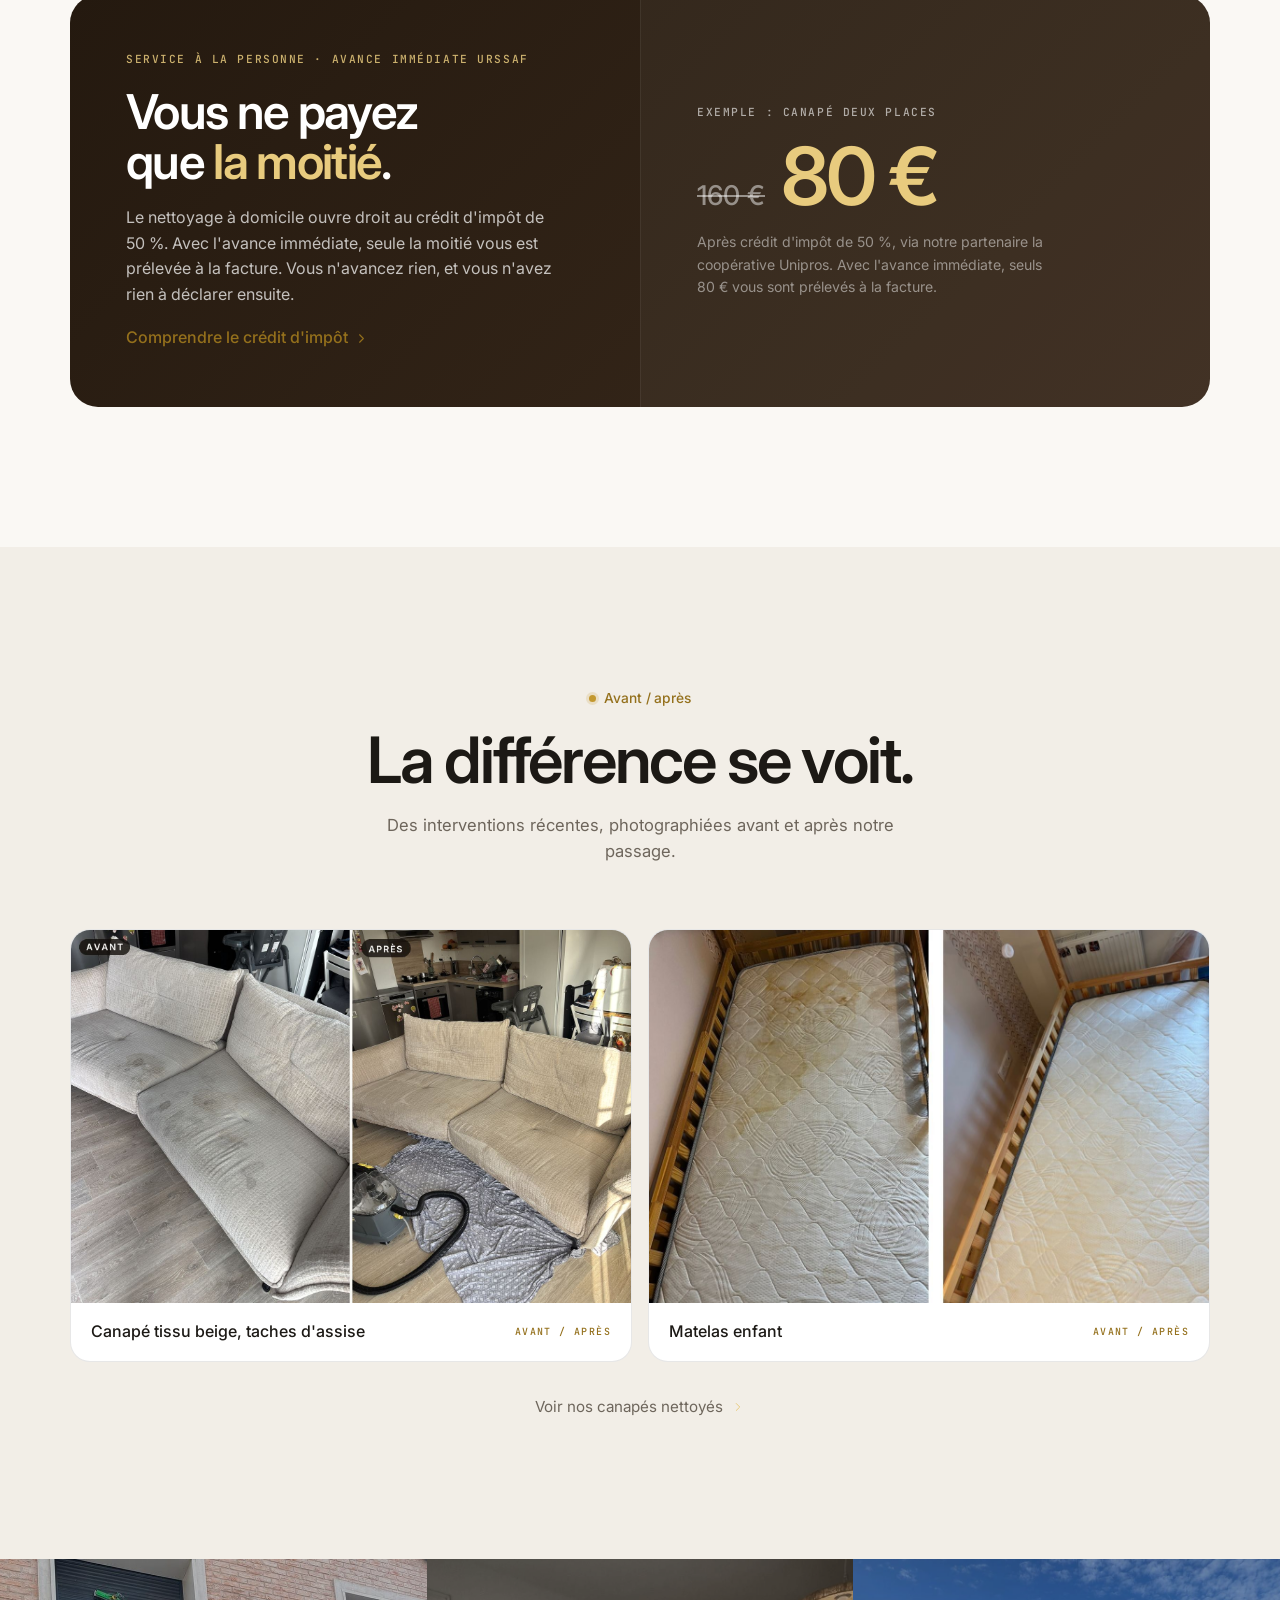
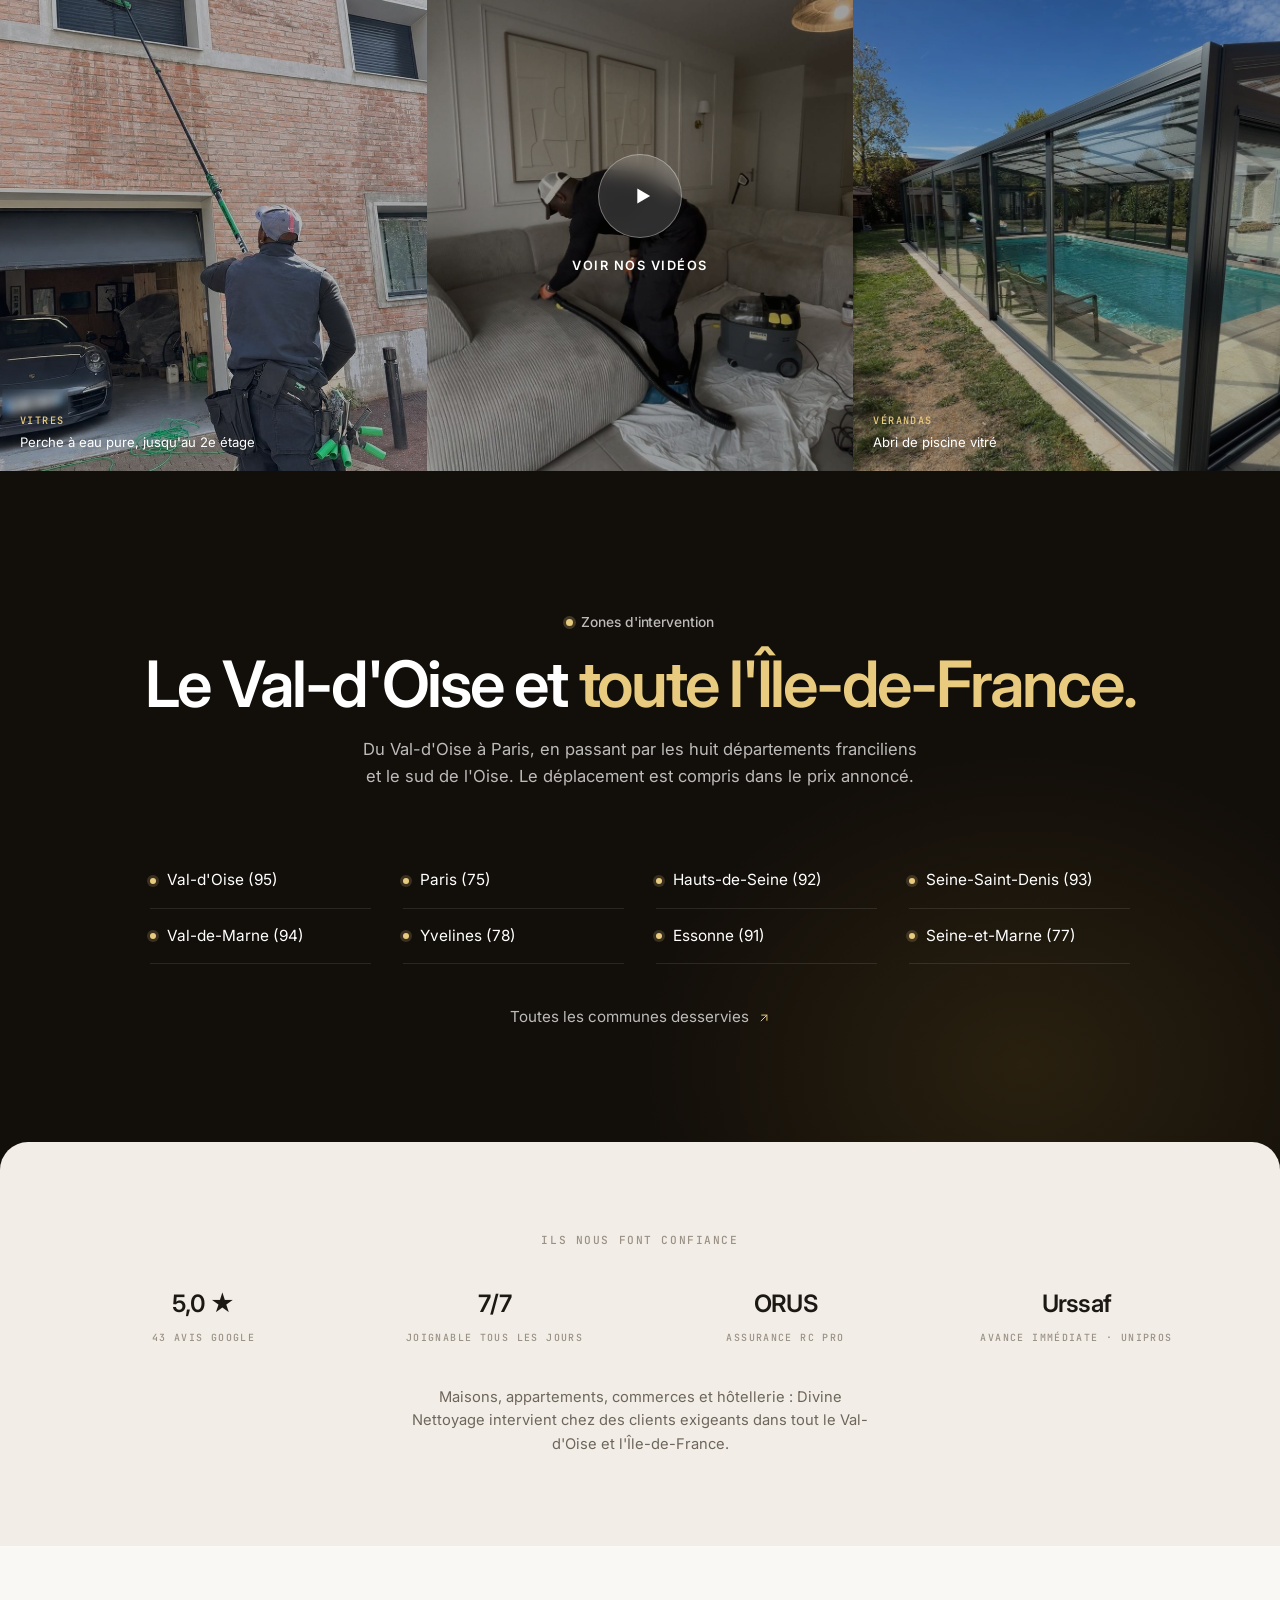
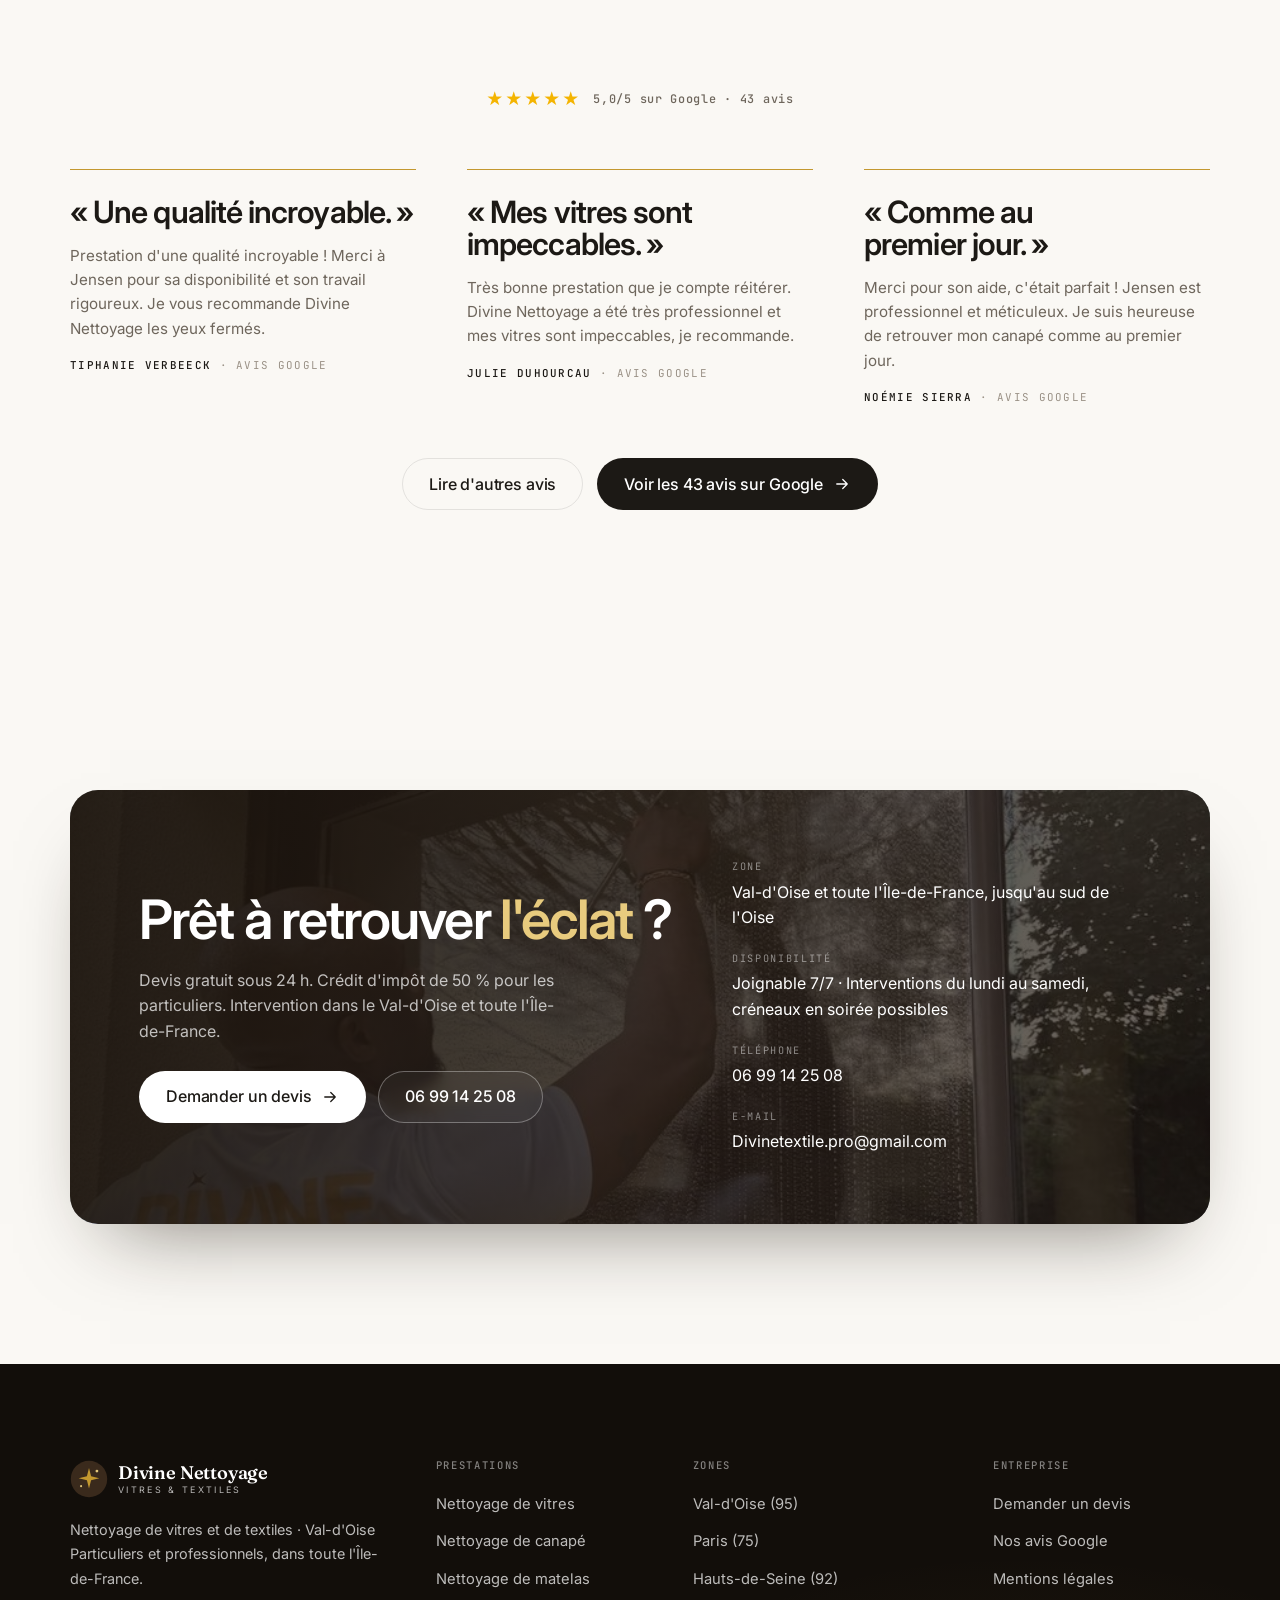
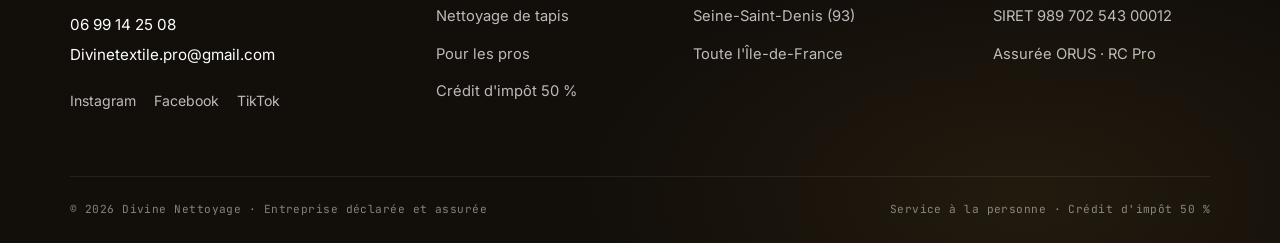
==== commit 1cb8ed53: "Adresse de la base dans les données Google de chaque page Co-Authored-By: Claude Opus 5.5 <noreply@a" ====
--- a/divine-nettoyage/index.html
+++ b/divine-nettoyage/index.html
@@ -27,7 +27,7 @@
 <link rel="stylesheet" href="https://fonts.googleapis.com/css2?family=Inter:wght@400;500;600;700&family=JetBrains+Mono:wght@400;500&family=Fraunces:opsz,wght@9..144,600&display=swap">
 <link rel="stylesheet" href="assets/style.css">
 
-<script type="application/ld+json">{"@context": "https://schema.org", "@type": "HomeAndConstructionBusiness", "@id": "https://divinenettoyage.fr/#entreprise", "name": "Divine Nettoyage", "description": "Nettoyage de textiles d'ameublement (canapés, matelas, tapis, sièges de voiture) par injection-extraction et lavage de vitres, à domicile et pour les professionnels, en Val-d'Oise et dans toute l'Île-de-France.", "url": "https://divinenettoyage.fr/", "email": "Divinetextile.pro@gmail.com", "telephone": "+33699142508", "image": "https://divinenettoyage.fr/images/partage.jpg", "logo": "https://divinenettoyage.fr/images/icon-512.png", "priceRange": "€€", "currenciesAccepted": "EUR", "paymentAccepted": "Carte bancaire, virement, espèces", "address": {"@type": "PostalAddress", "addressRegion": "Île-de-France", "addressCountry": "FR"}, "areaServed": [{"@type": "AdministrativeArea", "name": "Val-d'Oise (95)"}, {"@type": "AdministrativeArea", "name": "Paris (75)"}, {"@type": "AdministrativeArea", "name": "Hauts-de-Seine (92)"}, {"@type": "AdministrativeArea", "name": "Seine-Saint-Denis (93)"}, {"@type": "AdministrativeArea", "name": "Val-de-Marne (94)"}, {"@type": "AdministrativeArea", "name": "Yvelines (78)"}, {"@type": "AdministrativeArea", "name": "Essonne (91)"}, {"@type": "AdministrativeArea", "name": "Seine-et-Marne (77)"}], "aggregateRating": {"@type": "AggregateRating", "ratingValue": "5.0", "reviewCount": "43"}, "sameAs": ["https://www.instagram.com/divinenettoyage", "https://www.facebook.com/share/1EhrKePbFw/", "https://www.tiktok.com/@divinetextile"]}</script>
+<script type="application/ld+json">{"@context": "https://schema.org", "@type": "HomeAndConstructionBusiness", "@id": "https://divinenettoyage.fr/#entreprise", "name": "Divine Nettoyage", "description": "Nettoyage de textiles d'ameublement (canapés, matelas, tapis, sièges de voiture) par injection-extraction et lavage de vitres, à domicile et pour les professionnels, en Val-d'Oise et dans toute l'Île-de-France.", "url": "https://divinenettoyage.fr/", "email": "Divinetextile.pro@gmail.com", "telephone": "+33699142508", "image": "https://divinenettoyage.fr/images/partage.jpg", "logo": "https://divinenettoyage.fr/images/icon-512.png", "priceRange": "€€", "currenciesAccepted": "EUR", "paymentAccepted": "Carte bancaire, virement, espèces", "address": {"@type": "PostalAddress", "streetAddress": "16 rue de la Fontaine Hurée", "addressLocality": "Ronquerolles", "postalCode": "95340", "addressRegion": "Île-de-France", "addressCountry": "FR"}, "areaServed": [{"@type": "AdministrativeArea", "name": "Val-d'Oise (95)"}, {"@type": "AdministrativeArea", "name": "Paris (75)"}, {"@type": "AdministrativeArea", "name": "Hauts-de-Seine (92)"}, {"@type": "AdministrativeArea", "name": "Seine-Saint-Denis (93)"}, {"@type": "AdministrativeArea", "name": "Val-de-Marne (94)"}, {"@type": "AdministrativeArea", "name": "Yvelines (78)"}, {"@type": "AdministrativeArea", "name": "Essonne (91)"}, {"@type": "AdministrativeArea", "name": "Seine-et-Marne (77)"}], "aggregateRating": {"@type": "AggregateRating", "ratingValue": "5.0", "reviewCount": "43"}, "sameAs": ["https://www.instagram.com/divinenettoyage", "https://www.facebook.com/share/1EhrKePbFw/", "https://www.tiktok.com/@divinetextile"]}</script>
 </head>
 <body>
 
